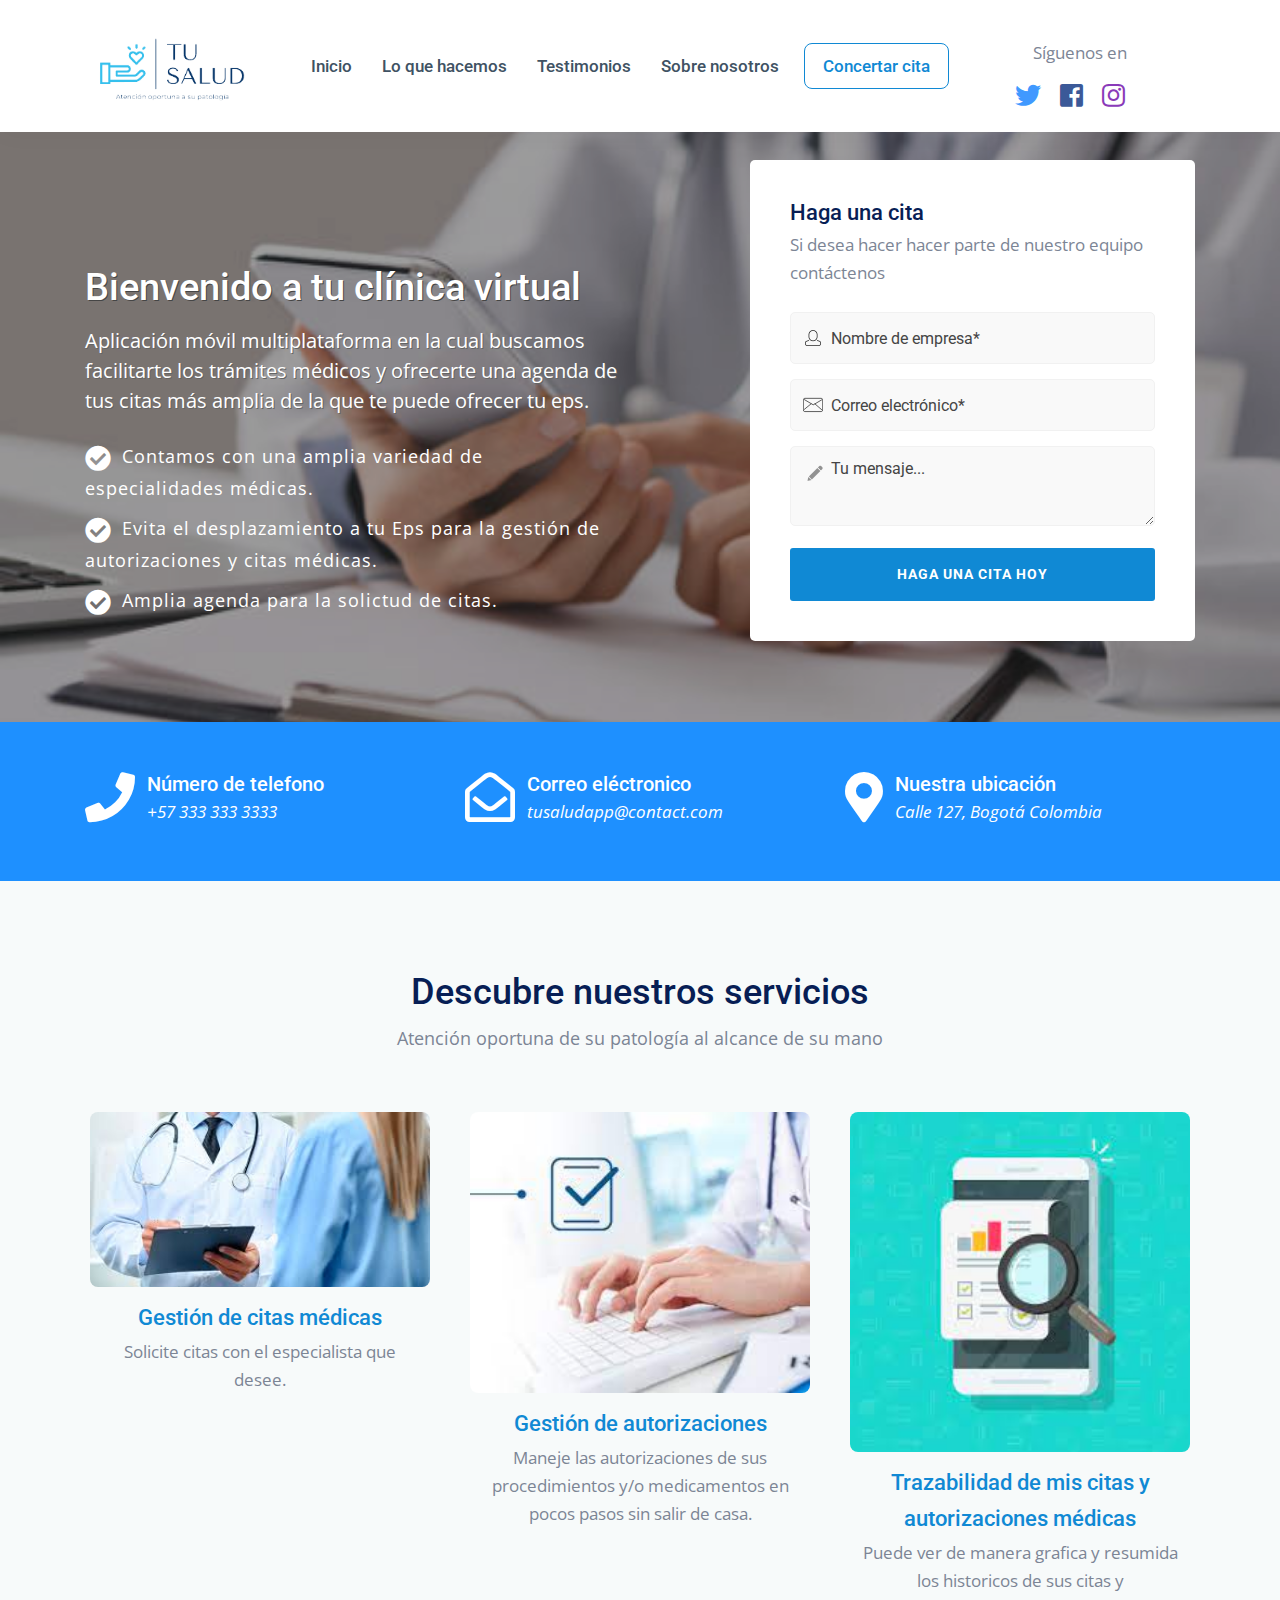
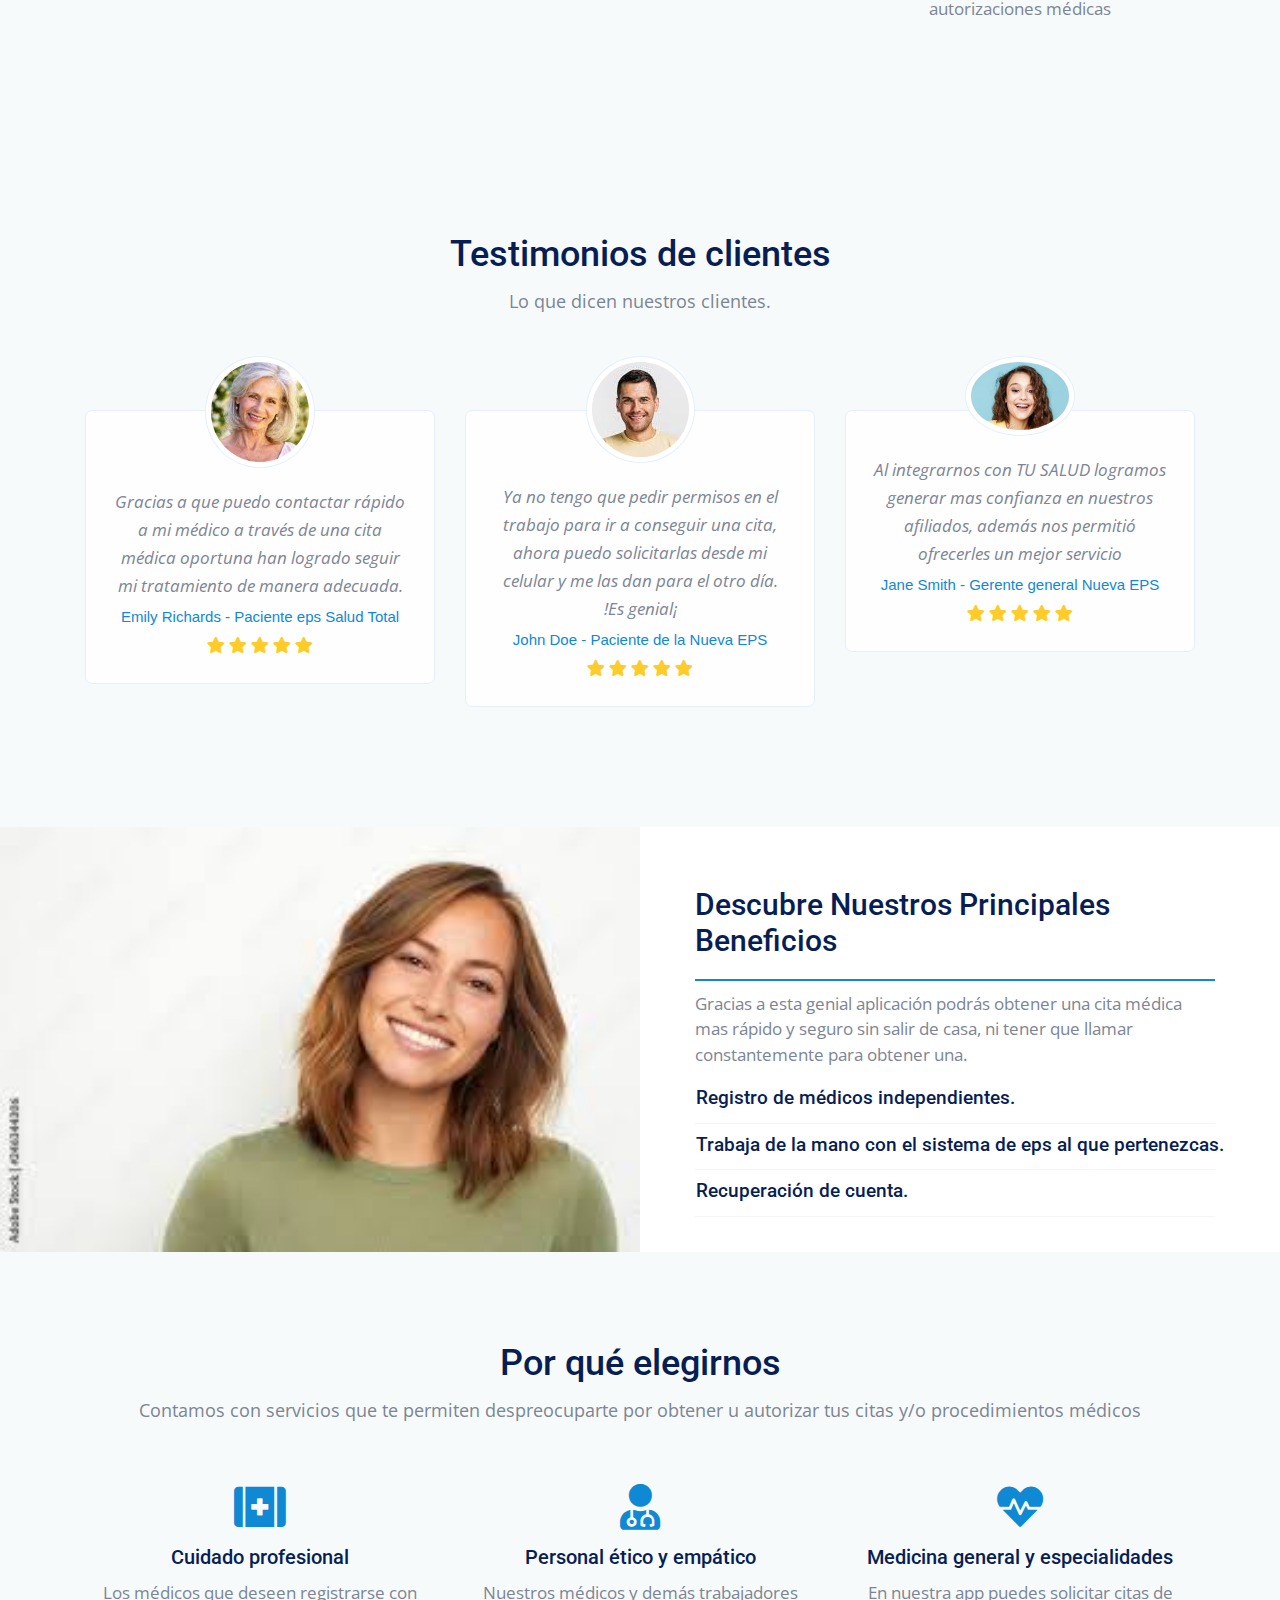
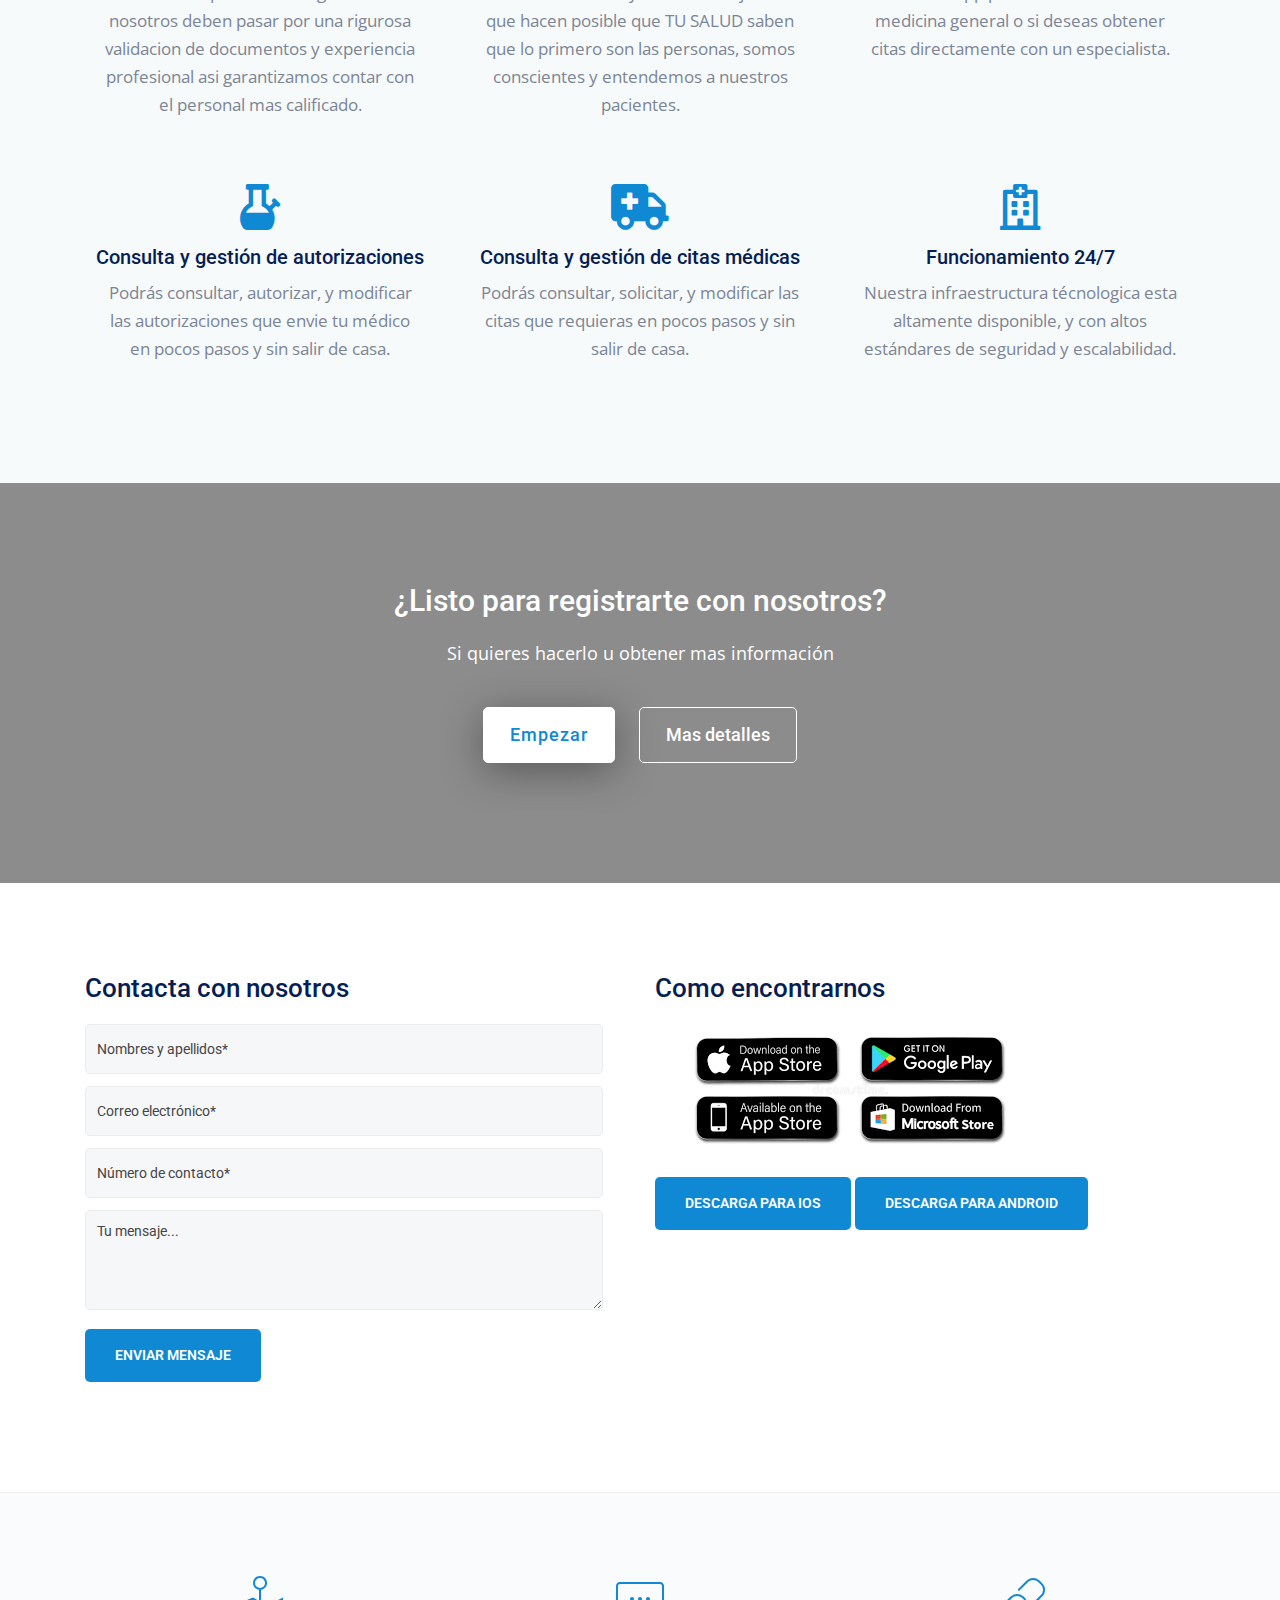
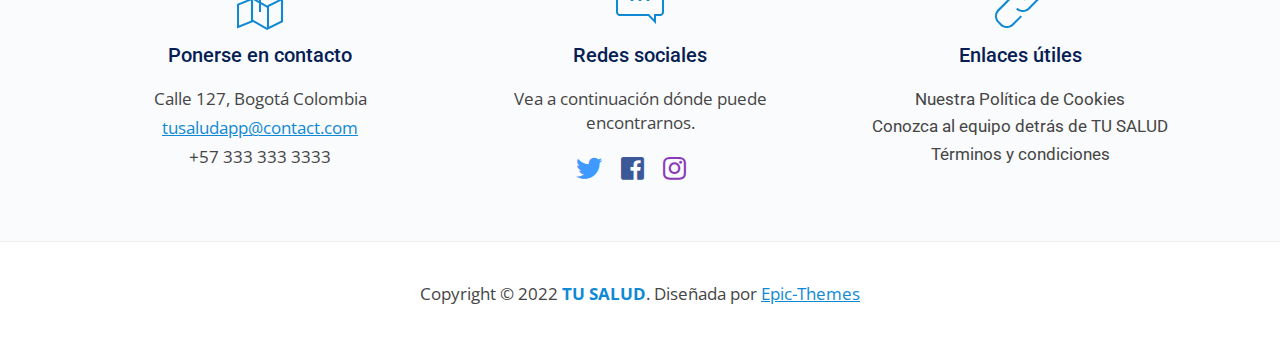
==== index.html @ 269fc3fc "first commit" ====
<!DOCTYPE html>
<html lang="zxx">

<head>
    <meta charset="utf-8">
    <meta name="viewport" content="width=device-width, initial-scale=1.0">
    <meta name="keywords" content="">
    <meta name="description" content="">

    <title>TU SALUD</title>
    
    <!-- Loading Bootstrap -->
    <link href="css/bootstrap.min.css" rel="stylesheet">

    <!-- Loading Template CSS -->
    <link href="css/style.css" rel="stylesheet">
    <link href="css/animate.css" rel="stylesheet">
    <link rel="stylesheet" href="css/pe-icon-7-stroke.css">
    <link href="css/style-magnific-popup.css" rel="stylesheet">

    <!-- Awsome Fonts -->
    <link rel="stylesheet" href="css/all.min.css">

    <!-- Fonts -->
    <link href="https://fonts.googleapis.com/css?family=Open+Sans:400,400i&display=swap" rel="stylesheet">
    <link href="https://fonts.googleapis.com/css?family=Roboto:400,500&display=swap" rel="stylesheet">

    <!-- Font Favicon -->
    <link rel="shortcut icon" href="images/favicon.ico">
    
</head>

<body>

    <!--begin header -->
    <header class="header">

        <!--begin navbar-fixed-top -->
        <nav class="navbar navbar-default navbar-fixed-top">
            
            <!--begin container -->
            <div class="container">

                <!--begin navbar -->
                <nav class="navbar navbar-expand-lg">

                    <!--begin logo -->
                    <a class="navbar-brand" href="#">
                        <img class="logo" src="images/logo.png" alt="TUSALUD">
                    </a>
                    <!--end logo -->

                    <!--begin navbar-toggler -->
                    <button class="navbar-toggler collapsed" type="button" data-toggle="collapse" data-target="#navbarCollapse" aria-controls="navbarCollapse" aria-expanded="false" aria-label="Toggle navigation">
                        <span class="navbar-toggler-icon"><i class="fas fa-bars"></i></span>
                    </button>
                    <!--end navbar-toggler -->

                    <!--begin navbar-collapse -->
                    <div class="navbar-collapse collapse" id="navbarCollapse" style="">
                        
                        <!--begin navbar-nav -->
                        <ul class="navbar-nav ml-auto">

                            <li><a href="#home">Inicio</a></li>

                            <li><a href="#services">Lo que hacemos</a></li>

                            <li><a href="#testimonials">Testimonios</a></li>

                            <li><a href="#features">Sobre nosotros</a></li>

                            <li class="discover-link"><a href="#" class="external discover-btn">Concertar cita</a></li>

                        </ul>
                        <!--end navbar-nav -->

                        <div class="col-md-3 text-center">
                            <!--begin footer_social -->
                            <ul class="footer_social">
                                <p>Síguenos en </p>
        
                                <li><a href="#"><i class="fab fa-twitter"></i></a></li>
        
                                <li><a href="#"><i class="fab fa-facebook-square"></i></a></li>
        
                                <li><a href="#"><i class="fab fa-instagram"></i></a></li>
        
                                <li><a href="#"><i class="fab fa-dribble"></i></a></li>
        
                            </ul>
                            <!--end footer_social -->
                            
                        </div>
                    </div>
                    <!--end navbar-collapse -->

                </nav>
                <!--end navbar -->

            </div>
    		<!--end container -->
            
        </nav>
    	<!--end navbar-fixed-top -->
        
    </header>
    <!--end header -->

    <!--begin home section -->
    <section class="home-section" id="home">

        <div class="home-section-overlay"></div>

        <!--begin container -->
        <div class="container">

            <!--begin row -->
            <div class="row">
              
                <!--begin col-md-5-->
                <div class="col-md-6">

                    <h1 class="padding-top-150">Bienvenido a tu clínica virtual</h1>

                    <p class="hero-text">Aplicación móvil multiplataforma en la cual buscamos facilitarte los trámites médicos y ofrecerte una agenda de tus citas más amplia de la que te puede ofrecer tu eps.</p>

                    <!--begin home-benefits -->
                    <ul class="home-benefits">

                        <li><i class="fas fa-check-circle"></i>Contamos con una amplia variedad de especialidades médicas.</li>

                        <li><i class="fas fa-check-circle"></i>Evita el desplazamiento a tu Eps para la gestión de autorizaciones y citas médicas.</li>

                        <li><i class="fas fa-check-circle"></i>Amplia agenda para la solictud de citas.</li>


                    </ul>
                    <!--end home-benefits -->

                </div>
                <!--end col-md-5-->

                <!--begin col-md-2-->
                <div class="col-md-1"></div>
                <!--end col-md-2-->
           
                <!--begin col-md-5-->
                <div class="col-md-5 margin-top-20">

                    <!--begin register-form-wrapper-->
                    <div class="register-form-wrapper wow bounceIn" data-wow-delay="0.5s" style="visibility: visible; animation-delay: 0.5s; animation-name: bounceIn;">

                        <h3>Haga una cita</h3>

                        <p>Si desea hacer hacer parte de nuestro equipo contáctenos</p>

                        <!--begin form-->
                        <div>
                             
                            <!--begin success message -->
                            <p class="register_success_box" style="display:none;">Recibimos su mensaje y pronto tendrá noticias nuestras. ¡Gracias!</p>
                            <!--end success message -->
                            
                            <!--begin register form -->
                            <form id="register-form" class="register-form register" method="post">
                                
                                <input class="register-input name-input white-input" required="" name="register_names" placeholder="Nombre de empresa*" type="text">
                            
                                <input class="register-input name-email white-input" required="" name="register_email" placeholder="Correo electrónico*" type="email">

                                <textarea class="register-input white-input" rows="2" cols="20" name="register_message" placeholder="Tu mensaje..."></textarea>

                                <input value="Haga una cita hoy" class="register-submit" type="submit">
                                    
                            </form>
                            <!--end register form -->
                            
                        </div>
                        <!--end form-->

                    </div>
                    <!--end register-form-wrapper-->

                </div>
                <!--end col-md-5-->

            </div>
            <!--end row -->

        </div>
        <!--end container -->

    </section>
    <!--end home section -->

    <!--begin top-cta-blue -->
    <section class="top-cta-blue small-paddings">

        <!--begin container -->
        <div class="container">

            <!--begin row -->
            <div class="row">

                <!--begin col-md-4 -->
                <div class="col-md-4">

                    <span><i class="fas fa-phone"></i></span>

                    <h5 class="white-text">Número de telefono</h5>

                    <p class="white-text">+57 333 333 3333</p>
                    
                </div>
                <!--end col-md-4 -->

                <!--begin col-md-4 -->
                <div class="col-md-4">

                    <span><i class="far fa-envelope-open"></i></span>

                    <h5 class="white-text">Correo eléctronico</h5>

                    <p class="white-text">tusaludapp@contact.com</p>
                    
                </div>
                <!--end col-md-4 -->

                <!--begin col-md-4 -->
                <div class="col-md-4">

                    <span><i class="fas fa-map-marker-alt"></i></span>

                    <h5 class="white-text">Nuestra ubicación</h5>

                    <p class="white-text">Calle 127, Bogotá Colombia</p>
                    
                </div>
                <!--end col-md-4 -->

            </div>
            <!--end row -->

        </div>
        <!--end container -->

    </section>
    <!--end top-cta-blue -->

    <!--begin section-grey -->
    <section class="section-grey" id="services">

        <!--begin container -->
        <div class="container">

            <!--begin row -->
            <div class="row">

                <!--begin col-md-12 -->
                <div class="col-md-12 text-center">

                    <h2 class="section-title">Descubre nuestros servicios</h2>

                    <p class="section-subtitle">Atención oportuna de su patología al alcance de su mano</p>
                    
                </div>
                <!--end col-md-12 -->

            </div>
            <!--end row -->

        </div>
        <!--end container -->

        <!--begin services-wrapper -->
        <div class="services-wrapper">

            <!--begin container -->
            <div class="container">

                <!--begin row -->
                <div class="row">

                    <!--begin col-md-4 -->
                    <div class="col-md-4">

                        <div class="main-services">

                            <img src="images/gestionCitas.jfif" class="width-100" alt="pic">

                            <h3><a href="#">Gestión de citas médicas</a></h3>

                            <p>Solicite citas con el especialista que desee.</p>
                            
                        </div>

                    </div>
                    <!--end col-md-4 -->

                    <!--begin col-md-4 -->
                    <div class="col-md-4">

                        <div class="main-services">

                            <img src="images/gestionAutorizaciones.jfif" class="width-100" alt="pic">

                            <h3><a href="#">Gestión de autorizaciones</a></h3>

                            <p>Maneje las autorizaciones de sus procedimientos y/o medicamentos en pocos pasos sin salir de casa.</p>
                            
                        </div>

                    </div>
                    <!--end col-md-4 -->
               
                    <!--begin col-md-4 -->
                    <div class="col-md-4">

                        <div class="main-services">

                            <img src="images/reportes.jfif" class="width-100" alt="pic">

                            <h3><a href="#">Trazabilidad de mis citas y autorizaciones médicas</a></h3>

                            <p>Puede ver de manera grafica y resumida los historicos de sus citas y autorizaciones médicas</p>
                            
                        </div>

                    </div>
                    <!--end col-md-4 -->

                </div>
                <!--end row -->
                
            </div>
            <!--end container -->

        </div>
        <!--end services-wrapper -->

    </section>
    <!--end section-grey -->

    <!--begin testimonials section -->
    <section class="section-grey" id="testimonials">

        <!--begin container -->
        <div class="container">

            <!--begin row -->
            <div class="row">
        
                <!--begin col-md-12 -->
                <div class="col-md-12 text-center padding-bottom-40">

                    <h2 class="section-title">Testimonios de clientes</h2>

                    <p class="section-subtitle">Lo que dicen nuestros clientes.</p>
                    
                </div>
                <!--end col-md-12 -->

                <!--begin col-md-4 -->
                <div class="col-md-4">

                    <!--begin testim-inner -->
                    <div class="testim-inner first">

                        <img src="images/mujermyorFeliz.png" alt="testimonials" class="testim-img">
                        
                        <p>Gracias a que puedo contactar rápido a mi médico a través de una cita médica oportuna han logrado seguir mi tratamiento de manera adecuada.</p>

                        <h6>Emily Richards<span class="job-text"> - Paciente eps Salud Total</span></h6>

                        <div class="testim-rating">
                            <i class="fa fa-star" aria-hidden="true"></i>
                            <i class="fa fa-star" aria-hidden="true"></i>
                            <i class="fa fa-star" aria-hidden="true"></i>
                            <i class="fa fa-star" aria-hidden="true"></i>
                            <i class="fa fa-star" aria-hidden="true"></i>
                        </div>

                    </div>
                    <!--end testim-inner -->

                </div>
                <!--end col-md-4 -->

                <!--begin col-md-4 -->
                <div class="col-md-4">

                    <!--begin testim-inner -->
                    <div class="testim-inner">

                        <img src="images/hombreFeliz.png" alt="testimonials" class="testim-img">
                        
                        <p>Ya no tengo que pedir permisos en el trabajo para ir a conseguir una cita, ahora puedo solicitarlas desde mi celular y me las dan para el otro día. !Es genial¡</p>

                        <h6>John Doe<span class="job-text"> -  Paciente de la Nueva EPS</span></h6>

                        <div class="testim-rating">
                            <i class="fa fa-star" aria-hidden="true"></i>
                            <i class="fa fa-star" aria-hidden="true"></i>
                            <i class="fa fa-star" aria-hidden="true"></i>
                            <i class="fa fa-star" aria-hidden="true"></i>
                            <i class="fa fa-star" aria-hidden="true"></i>
                        </div>

                    </div>
                    <!--end testim-inner -->

                </div>
                <!--end col-md-4 -->
        
                <!--begin col-md-4 -->
                <div class="col-md-4">

                    <!--begin testim-inner -->
                    <div class="testim-inner">

                        <img src="images/muerjFeliz.png" alt="testimonials" class="testim-img">
                        
                        <p>Al integrarnos con TU SALUD logramos generar mas confianza en nuestros afiliados, además nos permitió ofrecerles un mejor servicio</p>

                        <h6>Jane Smith<span class="job-text"> - Gerente general Nueva EPS</span></h6>

                        <div class="testim-rating">
                            <i class="fa fa-star" aria-hidden="true"></i>
                            <i class="fa fa-star" aria-hidden="true"></i>
                            <i class="fa fa-star" aria-hidden="true"></i>
                            <i class="fa fa-star" aria-hidden="true"></i>
                            <i class="fa fa-star" aria-hidden="true"></i>
                        </div>

                    </div>
                    <!--end testim-inner -->

                </div>
                <!--end col-md-4 -->

            </div>
            <!--end row -->
            
        </div>
        <!--end container -->

    </section>
    <!--end testimonials section -->

    <!--begin section-white -->
    <section class="section-white no-padding">
        
        <!--begin container-->
        <div class="container-fluid px-0">

            <!--begin row-->
            <div class="row no-gutters">
            
                <!--begin col-md-6-->
                <div class="col-md-6">

                    <img src="images/happyWoman.jfif" class="width-100" alt="Happy Woman">

                </div>
                <!--end col-sm-6-->
                
                <!--begin col-md-6-->
                <div class="col-md-6 margin-top-60">

                    <!--begin small-column-inside-->
                    <div class="small-col-inside">

                        <h3>Descubre Nuestros Principales Beneficios</h3>

                        <!--begin accordion -->
                        <div class="accordion" id="accordionFAQ">

                            <!--begin card -->
                            <div class="card">
                                <div id="collapseOne" class="collapse show" aria-labelledby="headingOne" data-parent="#accordionFAQ">
                                    <div class="card-body">
                                    Gracias a esta genial aplicación podrás obtener una cita médica mas rápido y seguro sin salir de casa, ni tener que llamar constantemente para obtener una.
                                    </div>
                                </div>

                            </div>
                            <!--end card -->

                            <!--begin card -->
                            <div class="card">

                                <div class="card-header" id="headingTwo">
                                    <h5 class="mb-0">
                                    <button class="btn btn-link collapsed" type="button" data-toggle="collapse" data-target="#collapseTwo" aria-expanded="false" aria-controls="collapseTwo">
                                      Registro de médicos independientes.
                                    </button>
                                    </h5>
                                </div>

                                <div id="collapseTwo" class="collapse" aria-labelledby="headingTwo" data-parent="#accordionFAQ">
                                    <div class="card-body">
                                    Si eres un profesional de la salud esta es tu oportunidad para trabajar con nosotros, podrás contribuir a las personas y serás parte esencial de la app permitiendo ampliar nuestra agenda y oferta de servicios.
                                    </div>
                                </div>

                            </div>
                            <!--end card -->

                            <!--begin card -->
                            <div class="card">

                                <div class="card-header" id="headingThree">
                                    <h5 class="mb-0">
                                    <button class="btn btn-link collapsed" type="button" data-toggle="collapse" data-target="#collapseThree" aria-expanded="false" aria-controls="collapseThree">
                                      Trabaja de la mano con el sistema de eps al que pertenezcas.
                                    </button>
                                    </h5>
                                </div>

                                <div id="collapseThree" class="collapse" aria-labelledby="headingThree" data-parent="#accordionFAQ">
                                    <div class="card-body">
                                    Si deseas registrarte como paciente debes contar con una eps ya que el sistema valida, y si cuentas con una, automáticamente se cargan los medicos e historial de citas y autorizaciones que lleves a cabo hasta ahora.
                                    </div>
                                </div>

                            </div>
                            <!--end card -->

                            <!--begin card -->
                            <div class="card">

                                <div class="card-header" id="headingFour">
                                    <h5 class="mb-0">
                                    <button class="btn btn-link collapsed" type="button" data-toggle="collapse" data-target="#collapseFour" aria-expanded="false" aria-controls="collapseFour">
                                      Recuperación de cuenta.
                                    </button>
                                    </h5>
                                </div>
                                
                                <div id="collapseFour" class="collapse" aria-labelledby="headingFour" data-parent="#accordionFAQ">
                                    <div class="card-body">
                                    Si en dado caso olvidaste tus credenciales de acceso, no te preocupes tienes la opción de generar una nueva contraseña.
                                    </div>
                                </div>

                            </div>
                            <!--end card -->

                        </div>
                        <!--end accordion -->

                    </div>
                    <!--end small-column-inside-->

                </div>
                <!--end col-sm-6-->
            
            </div>
            <!--end row-->
    
        </div>
        <!--end container-->
    
    </section>
    <!--end section-white -->

    <!--begin section-grey -->
    <section class="section-grey" id="features">

        <!--begin container -->
        <div class="container">

            <!--begin row -->
            <div class="row">

                <!--begin col-md-12 -->
                <div class="col-md-12 text-center">

                    <h2 class="section-title">Por qué elegirnos</h2>

                    <p class="section-subtitle">Contamos con servicios que te permiten despreocuparte por obtener u autorizar tus citas y/o procedimientos médicos</p>
                    
                </div>
                <!--end col-md-12 -->

            </div>
            <!--end row -->

        </div>
        <!--end container -->

        <!--begin services-wrapper -->
        <div class="services-wrapper">

            <!--begin container -->
            <div class="container">

                <!--begin row -->
                <div class="row">

                    <!--begin col-md-4 -->
                    <div class="col-md-4">

                        <div class="main-services">

                            <i class="fas fa-first-aid"></i>

                            <h4>Cuidado profesional</h4>

                            <p>Los médicos que deseen registrarse con nosotros deben pasar por una rigurosa validacion de documentos y experiencia profesional asi garantizamos contar con el personal mas calificado.</p>
                            
                        </div>

                    </div>
                    <!--end col-md-4 -->

                    <!--begin col-md-4 -->
                    <div class="col-md-4">

                        <div class="main-services">

                            <i class="fas fa-user-md"></i>

                            <h4>Personal ético y empático</h4>

                            <p>Nuestros médicos y demás trabajadores que hacen posible que TU SALUD saben que lo primero son las personas, somos conscientes y entendemos a nuestros pacientes.</p>
                            
                        </div>

                    </div>
                    <!--end col-md-4 -->

                    <!--begin col-md-4 -->
                    <div class="col-md-4">

                        <div class="main-services">

                            <i class="fas fa-heartbeat"></i>

                            <h4>Medicina general y especialidades</h4>

                            <p>En nuestra app puedes solicitar citas de medicina general o si deseas obtener citas directamente con un especialista.</p>
                            
                        </div>

                    </div>
                    <!--end col-md-4 -->
               
                    <!--begin col-md-4 -->
                    <div class="col-md-4">

                        <div class="main-services">

                            <i class="fas fa-bong"></i>

                            <h4>Consulta y gestión de autorizaciones</h4>

                            <p>Podrás consultar, autorizar, y modificar las autorizaciones que envie tu médico en pocos pasos y sin salir de casa.</p>
                            
                        </div>

                    </div>
                    <!--end col-md-4 -->

                    <!--begin col-md-4 -->
                    <div class="col-md-4">

                        <div class="main-services">

                            <i class="fas fa-ambulance"></i>

                            <h4>Consulta y gestión de citas médicas</h4>

                            <p>Podrás consultar, solicitar, y modificar las citas que requieras en pocos pasos y sin salir de casa.</p>
                            
                        </div>

                    </div>
                    <!--end col-md-4 -->

                    <!--begin col-md-4 -->
                    <div class="col-md-4">

                        <div class="main-services">

                            <i class="far fa-hospital"></i>

                            <h4>Funcionamiento 24/7</h4>

                            <p>Nuestra infraestructura técnologica esta altamente disponible, y con altos estándares de seguridad y escalabilidad.</p>
                            
                        </div>

                    </div>
                    <!--end col-md-4 -->
               
                </div>
                <!--end row -->
                
            </div>
            <!--end container -->

        </div>
        <!--end services-wrapper -->

    </section>
    <!--end section-grey -->

    <!--begin section-bg-2 -->
    <section class="section-bg-2">
        
        <div class="section-bg-overlay"></div>

        <!--begin container-->
        <div class="container">

            <!--begin row -->
            <div class="row">

                <!--begin col-md-12-->
                <div class="col-md-12 text-center padding-bottom-10">

                    <h3 class="section-title white-text">¿Listo para registrarte con nosotros?</h3>

                    <p class="section-subtitle white margin-bottom-30">Si quieres hacerlo u obtener mas información</p>

                    <a href="#" class="btn-white scrool">Empezar</a>

                    <a href="#" class="btn-white-border scrool">Mas detalles</a>

                </div>
                <!--end col-md-12 -->

            </div>
            <!--end row -->
    
        </div>
        <!--end container-->
    
    </section>
    <!--end section-bg-2 -->

    <!--begin contact -->
    <section class="section-white section-bottom-border" id="contact">

        <!--begin container-->
        <div class="container">

            <!--begin row-->
            <div class="row">

                <!--begin col-md-6 -->
                <div class="col-md-6">

                    <h4>Contacta con nosotros</h4>

                    <!--begin success message -->
                    <p class="contact_success_box" style="display:none;">Recibimos su mensaje y pronto tendrá noticias nuestras. ¡Gracias!</p>
                    <!--end success message -->

                    <!--begin contact form -->
                    <form id="contact-form" class="contact" method="post">

                        <input class="contact-input white-input" required="" name="contact_names" placeholder="Nombres y apellidos*" type="text">

                        <input class="contact-input white-input" required="" name="contact_email" placeholder="Correo electrónico*" type="email">

                        <input class="contact-input white-input" required="" name="contact_phone" placeholder="Número de contacto*" type="text">

                        <textarea class="contact-commnent white-input" rows="2" cols="20" name="contact_message" placeholder="Tu mensaje..."></textarea>

                        <input value="Enviar mensaje" id="submit-button" class="contact-submit" type="submit">

                    </form>
                    <!--end contact form -->

                </div>
                <!--end col-md-6 -->

                <!--begin col-md-6 -->
                <div class="col-md-6 responsive-bottom-margins">

                    <h4>Como encontrarnos</h4>
                    <img src="images/descarga.png" alt="opciones-descarga">
                    <br><br>
                    <input value="Descarga para IOS" id="submit-button" class="contact-submit" type="submit">
                    <input value="Descarga para ANDROID" id="submit-button" class="contact-submit" type="submit">

                </div>
                <!--end col-md-6 -->

            </div>
            <!--end row-->

      </div>
      <!--end container-->

    </section>
    <!--end contact-->

    <!--begin footer -->
    <div class="footer">
            
        <!--begin container -->
        <div class="container footer-top">
        
            <!--begin row -->
            <div class="row">
            
                <!--begin col-md-4 -->
                <div class="col-md-4 text-center">
                   
                    <i class="pe-7s-map-2"></i>

                    <h5>Ponerse en contacto</h5>

                    <p>Calle 127, Bogotá Colombia</p>
                    
                    <p><a href="mailto:contact@youremail.com">tusaludapp@contact.com</a></p>
                    
                    <p>+57 333 333 3333</p>
                    
                </div>
                <!--end col-md-4 -->
                
                <!--begin col-md-4 -->
                <div class="col-md-4 text-center">
                   
                    <i class="pe-7s-comment"></i>

                    <h5>Redes sociales</h5>

                    <p>Vea a continuación dónde puede encontrarnos.</p>
                                         
                    <!--begin footer_social -->
                    <ul class="footer_social">

                        <li><a href="#"><i class="fab fa-twitter"></i></a></li>

                        <li><a href="#"><i class="fab fa-facebook-square"></i></a></li>

                        <li><a href="#"><i class="fab fa-instagram"></i></a></li>

                        <li><a href="#"><i class="fab fa-dribble"></i></a></li>

                    </ul>
                    <!--end footer_social -->
                    
                </div>
                <!--end col-md-4 -->
                
                <!--begin col-md-4 -->
                <div class="col-md-4 text-center">
                   
                    <i class="pe-7s-link"></i>

                    <h5>Enlaces útiles</h5>

                    <a href="#" class="footer-links">Nuestra Política de Cookies</a>

                    <a href="#" class="footer-links">Conozca al equipo detrás de TU SALUD</a>

                    <a href="#" class="footer-links">Términos y condiciones</a>
                    
                </div>
                <!--end col-md-4 -->
                
            </div>
            <!--end row -->

        </div>
        <!--end container -->
                
        <!--begin container -->
        <div class="container-fluid footer-bottom px-0">
        
            <!--begin row -->
            <div class="row no-gutters mx-0">
            
            
                <!--begin col-md-12 -->
                <div class="col-md-12 text-center">
                   
                    <p>Copyright © 2022 <span class="template-name">TU SALUD</span>. Diseñada por <a href="https://themeforest.net/user/epic-themes/portfolio?ref=Epic-Themes" target="_blank">Epic-Themes</a></p>
                    
                </div>
                <!--end col-md-6 -->
                
            </div>
            <!--end row -->
            
        </div>
        <!--end container -->
                
    </div>
    <!--end footer -->

<!-- Load JS here for greater good =============================-->
<script src="js/jquery-3.3.1.min.js"></script>
<script src="js/bootstrap.min.js"></script>
<script src="js/jquery.scrollTo-min.js"></script>
<script src="js/jquery.magnific-popup.min.js"></script>
<script src="js/jquery.nav.js"></script>
<script src="js/wow.js"></script>
<script src="js/plugins.js"></script>
<script src="js/custom.js"></script>

</body>
</html>
---- css/style.css ----
/*
Template Name: LeadPage
Author URI: https://themeforest.net/user/epic-themes
Author Name: Epic Themes
Version: 1.0
*/

/* --- TABLE OF CONTENT

01. GENERAL LAYOUT
02. MENU-NAV
03. FOOTER
04. HOME
05. FEATURES
06. CONTACT
07. OTHER ELEMENTS
		a. Buttons
		b. Gallery PopUp
		c. Testimonials
		d. Accordion Tabs
		e. Carousel
		f. Features List
08. MEDIA QUERIES

--- */

/* ========================================================== */
/* 			               01. GENERAL LAYOUT                 */
/* ========================================================== */
.logo {
	max-width: 100%;
  	height: auto;
	width: 170px;
}

ul {
	padding: 0;
}

ul, ol { 
	list-style: none; 
	list-style-image: none; 
	margin: 0; 
	padding: 0;
	color:#858585;
	font-size: 14px;
	line-height:24px;
	margin-bottom:20px;
}
	
ul li, ol li{
	font-size: 17px;
	line-height: 28px;
	font-family: 'Open Sans', sans-serif;
	list-style-type: none;
}

ul li i{
	vertical-align: middle;
	padding-right: 5px;
}

p {
	font-size: 17px;
    line-height: 28px;
	font-weight: 400;
	color: #7c8595;
	margin-bottom:15px;
	font-family: 'Open Sans', sans-serif;
}

a,
a:hover,
a:focus,
a:active,
a:visited {
	text-decoration: none;
	outline: 0;
}

a:hover{
	color: #017df7;
}

h1,
h2,
h3,
h4,
h5,
h6 {
  font-family: 'Roboto', sans-serif;
  line-height: 1.2;
  margin-top: 0;
  margin-bottom:20px;
  color: #071e55;
  font-weight: 500;
}

h1 {
	font-size: 38px;
}

h2 {
	font-size: 36px;
}

h3 {
	font-size: 30px;
}

h4 {
	font-size: 26px;
}

h5 {
	font-size: 20px;
}

h6 {
	font-size: 18px;
}

h2.section-title {
    margin-bottom: 10px;
}

p.section-subtitle{
	font-size:18px;
}

p.section-subtitle.white{
	color:#ffffff;
}

iframe {
    max-width: 100%;
    border: none;
}

.iframe-youtube{
    position: relative;
    margin-top: 30px;
    z-index: 100;
}

.iframe-youtube iframe{
    padding: 10px 10px;
    box-shadow: 0 15px 36px rgba(0, 0, 0, 0.20);
    background-color: #fff;
    webkit-border-radius: 8px 8px;
    -moz-border-radius: 8px 8px;
    border-radius: 8px 8px;
    z-index: 100;
}

.video-popup-wrapper{
	position: relative;
}

.video-popup-wrapper img.hero-images{
    webkit-border-radius: 8px 8px!important;
    -moz-border-radius: 8px 8px!important;
    border-radius: 8px 8px!important;
}

.video-popup-wrapper:hover img.hero-images {
	opacity: 1;
}

.popup-gallery:hover .video-popup-image{
	opacity: 1;
	
}

.video-play-icon {
	position: absolute;
	z-index: 100;
	top: 50%;
	left: 50%;
	margin-top: -45px;
	margin-left: -45px;
    width: 90px;
    height: 90px;
    line-height: 90px;
    text-align: center;
    font-size: 40px;
    color: #1e90ff;
    background-color: rgba(255, 255, 255, 0.90);
    border-radius: 50% 50%;
    display: inline-block;
    transition: all 0.4s ease-in-out;
    -webkit-transition: all 0.4s ease-in-out;
}

.video-play-icon:hover {
    background-color: rgba(255, 255, 255, 1);
    transition: all 0.4s ease-in-out;
    -webkit-transition: all 0.4s ease-in-out;
}

.video-play-icon i {
    color: #1e90ff;
}

.white-text{ 
	color: #fff;
}

.green {
    color: #1089d4
;
}

.blue {
    color: #017df7;
}

.section-top-border{
	border-top: 1px solid #efefef;
}

.section-bottom-border{
	border-bottom: 1px solid #efefef;
}

.section-white {
	background: #fff;
	padding: 90px 0 100px 0;
}

.section-grey{
	background: #f7fafa;
	padding: 90px 0 100px 0;
}

.section-blue{
	background-color: #1e90ff;
	padding: 90px 0;
}

.section-bg-2{
    background: url(../images/bg10.jpg);
    background-position: top center;
    background-repeat: no-repeat;
    background-attachment: fixed;
    background-size: cover;
    width: 100%;
    position: relative;
    padding: 100px 0;
}

.section-bg-overlay{
	width: 100%;
	background: #000;
	opacity: 0.45;
	position: absolute;
	top: 0;
	left: 0;
	right: 0;
	bottom: 0;
}

.section-white-box{
	background-color: #fff;
	padding: 30px 40px 50px 40px;
}

.image-green-overlay {
    background: #1089d4;
    opacity: 0.95;
    position: absolute;
    top: 0;
    left: 0;
    right: 0;
    bottom: 0;
}

.section-blue{
	background-color: #1e90ff;
	padding: 90px 0;
}

.section-white.no-padding, .section-grey.no-padding, .section-blue.no-padding {
	padding:0;
}

.section-white.medium-paddings, .section-grey.medium-paddings, .section-blue.medium-paddings {
	padding: 60px 0;
}

.section-white.small-paddings, .section-grey.small-paddings, .section-blue.small-paddings {
	padding: 30px 0;
}

.section-white.xsmall-paddings, .section-grey.xsmall-paddings, .section-blue.xsmall-paddings {
	padding: 10px 0;
}

.section-white.small-padding-top, .section-grey.small-padding-top, .section-blue.small-padding-top {
	padding: 30px 0 90px 0;
}

.section-white.small-padding-bottom, .section-grey.small-padding-bottom, .section-blue.small-padding-bottom {
	padding: 90px 0 70px 0;
}

.section-white.no-padding-bottom, .section-grey.no-padding-bottom, .section-blue.no-padding-bottom {
	padding: 90px 0 0 0;
}

.small-col-inside{
	max-width: 575px;
	padding-left: 55px;
}

.width-100{
	width: 100%;
}

.box-shadow {
	border-radius: 8px;
    box-shadow: 0px 8px 40px 0 rgba(0, 0, 0, 0.15);
}

/* margin and padding classes */

.margin-right-15 {
	margin-right: 15px !important;
}

.margin-right-20 {
	margin-right: 20px !important;
}

.margin-right-25 {
	margin-right: 25px !important;
}

.margin-left-20 {
	margin-left: 20px !important;
}

.margin-top-110 {
	margin-top: 110px !important;
}

.margin-top-100 {
	margin-top: 100px !important;
}

.margin-top-90 {
	margin-top: 90px !important;
}

.margin-top-80 {
	margin-top: 80px !important;
}

.margin-top-70 {
	margin-top: 70px !important;
}

.margin-top-60 {
	margin-top: 60px !important;
}

.margin-top-50 {
	margin-top: 50px !important;
}

.margin-top-40 {
	margin-top: 40px !important;
}

.margin-top-35 {
	margin-top: 35px !important;
}

.margin-top-30 {
	margin-top: 30px !important;
}

.margin-top-20 {
	margin-top: 20px !important;
}

.margin-top-10 {
	margin-top: 10px !important;
}

.margin-top-5 {
	margin-top: 5px !important;
}

.margin-bottom-0 {
	margin-bottom: 0px !important;
}

.margin-bottom-5{
	margin-bottom: 5px;
}

.margin-bottom-10 {
	margin-bottom: 10px !important;
}

.margin-bottom-20 {
	margin-bottom: 20px !important;
}

.margin-bottom-30 {
	margin-bottom: 30px !important;
}

.margin-bottom-40 {
	margin-bottom: 40px !important;
}

.margin-bottom-50 {
	margin-bottom: 50px !important;
}

.margin-bottom-60 {
	margin-bottom: 60px !important;
}

.margin-bottom-70 {
	margin-bottom: 70px !important;
}

.margin-bottom-80 {
	margin-bottom: 80px !important;
}

.margin-bottom-100 {
	margin-bottom: 100px !important;
}

.margin-bottom-120 {
	margin-bottom: 120px !important;
}

.margin-bottom-130 {
	margin-bottom: 120px !important;
}

.margin-bottom-140 {
	margin-bottom: 140px !important;
}

.padding-top-0 {
	padding-top: 0px !important;
}

.padding-top-10 {
	padding-top: 10px !important;
}

.padding-top-20 {
	padding-top: 20px !important;
}
.padding-top-25 {
	padding-top: 25px !important;
}

.padding-top-30 {
	padding-top: 30px !important;
}

.padding-top-35 {
	padding-top: 35px !important;
}

.padding-top-40 {
	padding-top: 40px !important;
}

.padding-top-45 {
	padding-top: 45px !important;
}

.padding-top-50 {
	padding-top: 50px !important;
}
.padding-top-60 {
	padding-top: 60px !important;
}

.padding-top-70 {
	padding-top: 70px !important;
}

.padding-top-80 {
	padding-top: 80px !important;
}

.padding-top-100 {
	padding-top: 100px !important;
}

.padding-top-120 {
	padding-top: 120px !important;
}

.padding-top-150 {
	padding-top: 150px !important;
}

.padding-bottom-70 {
	padding-bottom: 70px !important;
}

.padding-bottom-60 {
	padding-bottom: 60px !important;
}

.padding-bottom-50 {
	padding-bottom: 50px !important;
}

.padding-bottom-40 {
	padding-bottom: 40px !important;
}

.padding-bottom-30 {
	padding-bottom: 30px !important;
}

.padding-bottom-20 {
	padding-bottom: 20px !important;
}

.padding-bottom-10 {
	padding-bottom: 10px !important;
}

.padding-bottom-0 {
	padding-bottom: 0px !important;
}

.margin-top-0 {
	margin-top: 0px !important;
}

.padding-left-20{
	padding-left: 20px;
}

/* ========================================================== */
/* 			               02. MENU-NAV                       */
/* ========================================================== */

.navbar-brand{
	font-family: 'Roboto', sans-serif;
	font-size: 28px;
	font-weight: 500;
	color: #1089d4!important;
}

.navbar {
	width: 100%;
	z-index: 9999;
	padding-top: 10px;
	padding-bottom: 10px;
	padding-left: 0;
	padding-right: 0;
}

.navbar-toggler {
    border: 1px solid #1089d4;
}

.navbar-toggler-icon {
	width: 1.3em;
    height: 1.3em;
}

.navbar-toggler-icon i {
    color: #1089d4;
    vertical-align: middle;
}

.navbar-fixed-top {
	position: absolute!important;
	background-color: #fff!important;
	box-shadow: 0px 0px 25px 0px rgba(0, 0, 0, 0.04)!important;
	border-bottom: none;
	transition: background-color 0.25s ease 0s;
}

.navbar-fixed-top.opaque {
	position: fixed!important;
	background-color: #fff!important;
	border-bottom: 1px solid #efefef;
	transition: all 0.25s ease-in-out 0s;
}

.navbar-fixed-top .navbar-nav > li > a, .navbar-fixed-top .navbar-nav > li > a:hover{
	color: #1089d4!important;
	-webkit-transition: all 0.5s ease;
    -moz-transition: all 0.5s ease;
    -o-transition: all 0.5s ease;
    transition: all 0.5s ease;
}

.navbar-fixed-top .navbar-nav > li > a{
	color:#405263 !important;
	font-size: 17px !important;
	line-height: 30px !important;
	padding: 10px 15px!important;
	font-family: 'Roboto', sans-serif;
	font-weight: 500;
}

.navbar-fixed-top .navbar-nav .current a {
    color:#1089d4!important;
     -webkit-transition: all 0.5s ease;
    -moz-transition: all 0.5s ease;
    -o-transition: all 0.5s ease;
    transition: all 0.5s ease;
}

.navbar-fixed-top.opaque .navbar-nav .current a {
    color:#1089d4!important;
     -webkit-transition: all 0.5s ease;
    -moz-transition: all 0.5s ease;
    -o-transition: all 0.5s ease;
    transition: all 0.5s ease;
}

.navbar-fixed-top .navbar-nav > li > a.discover-btn {
	border: 1px solid #1089d4;
	color: #1089d4!important;
	background: transparent;
	border-radius: 8px 8px;
	padding: 12px 18px!important;
	margin-left: 10px;
	margin-right: 15px;
	font-family: 'Roboto', sans-serif;
}

.navbar-fixed-top .navbar-nav > li > a.discover-btn:hover {
	color: #fff!important;
	background: #1089d4;
	border: 1px solid #1089d4;
}

/* ========================================================== */
/* 			                03. FOOTER                        */
/* ========================================================== */

.footer{
	position: relative;
	overflow: hidden;
    display: block;
    padding-top: 80px;
    background-color: #fafbfc;
}

.footer-top{
	padding-bottom: 60px;
}

.footer-bottom{
	padding: 40px 0 40px 0;
	background-color: #fff;
	border-top: 1px solid #efefef;
}

.footer-top i {
    margin-bottom: 10px;
    color: #1089d4;
    font-size: 60px;
}

.footer p {
	margin-bottom: 5px;
	line-height: 24px;
	color: #454545;
}

.footer p > a {
	font-size: 17px;
	color: #1089d4
;
	text-decoration:underline;
}

.footer p > a:hover {
	color: #1089d4
;
	text-decoration:underline;
}

span.template-name{
	font-weight: bold;
    color: #1089d4
;
}

a.footer-links {
    display: block;
    font-size: 17px;
    margin-bottom: 2px;
    color: #454545;
}

a.footer-links:hover {
	color: #1089d4
;
	text-decoration:underline;
    transition: all .5s ease-in-out;
}

/* Footer Social Icons */
ul.footer_social{
	width:100%;
	max-width:1140px;
	display:block;
	margin:0 auto;
	padding-top:15px;
	text-align:center;
}

ul.footer_social li{
	display:inline-block;
    margin:0 ;
	line-height:100%!important;
}

ul.footer_social li a i {
  display: inline-block;
  margin:0 8px;
  padding:0;
  font-size:26px!important;
  line-height: 26px!important;
  color: #1e90ff;
  transition: all .5s ease-in-out;
  -moz-transition: all .25s ease-in-out;
  -webkit-transition: all .25s ease-in-out;
}

ul.footer_social li a i.fa-twitter {
  color: #4099ff;
}

ul.footer_social li a i.fa-pinterest {
  color: #C92228;
}

ul.footer_social li a i.fa-facebook-square {
  color: #3b5998;
}

ul.footer_social li a i.fa-instagram {
  color: #8a3ab9;
}

ul.footer_social li a i.fa-skipe {
  color: #00aff0;
}

ul.footer_social li a i.fa-dribble {
  color: #ea4c89;
}

ul.footer_social li a i:hover {
	color:#1089d4
!important;
}

/* Footer Contact */
p.contact-info{
	margin-bottom:8px;
}

p.contact-info a{
	margin-bottom:8px;
	color: #7c8595;
}

p.contact-info a:hover{
	text-decoration: underline;
}

p.contact-info i{
	font-size:18px;
	padding-right:5px;
	vertical-align: middle;
	color: #1e90ff;
}

/* ========================================================== */
/* 			               04. HOME                           */
/* ========================================================== */

.home-section {
	position: relative;
	z-index: 999;
	overflow: hidden;
  	padding-top: 115px;
  	padding-bottom: 80px;
  	background: url(../images/bg10.jpg) top center no-repeat;
	background-size: cover;
}

.home-section-overlay{
	width: 100%;
	background: #252525;
	opacity: 0.45;
	position: absolute;
	top: 0;
	left: 0;
	right: 0;
	bottom: 0;
}

.home-section h1{
	margin-bottom: 15px;
    color: #fff;
    text-shadow: 1px 1px #454545;
}

.home-section p.hero-text{
	margin-bottom: 25px;
	max-width: 600px;
	font-size: 20px;
	line-height: 30px;
	font-weight: 400;
	color: #fff;
    text-shadow: 1px 1px #656565;
}

/* -----  Home Benefits ----- */
ul.home-benefits {
    margin-bottom: 25px;
    letter-spacing: 1px;
    color: #fff;
}

ul.home-benefits li {
    font-size: 18px;
    line-height: 30px;
    margin-bottom: 10px;
    color: #fff;
}

ul.home-benefits li i {
    font-size: 26px;
    line-height: 30px;
    margin-right: 5px;
}

/* -----  Register ----- */
.register-form-wrapper{
	margin-top: 25px;
	padding: 40px 40px;
	background: rgba(255,255,255,1);
	border-radius: 5px 5px;
}

.register-form-wrapper h3{
	margin-bottom: 5px;
	font-size: 22px;
	font-weight: 500;
}

.register-form-wrapper p{
	margin-bottom: 25px;
	font-size: 17px;
}

input.register-input, textarea.register-input{
	width: 100%!important;
    height: 52px!important;
    padding-left: 11%!important;
    padding-right: 5%!important;
    margin-bottom: 15px!important;
    color: #555!important;
    border: 1px solid #f1f1f1!important;
    background-color: #f9f9f9!important;
    font-size: 16px!important;
    border-radius: 5px 5px 5px 5px!important;
}

textarea.register-input{
	width: 100%!important;
    height: 80px!important;
}

input.name-input{
    background: url('../images/input-user.png') no-repeat 12px 15px;
}

input.name-email{
    background: url('../images/input-envelope.png') no-repeat 12px 15px;
}

textarea.register-input{
    background: url('../images/input-select.png') no-repeat 12px 15px;
}

input.register-submit{
	background: #1089d4;
    border: none;
    color: #fff;
    letter-spacing: 1px;
    cursor: pointer;
    display: inline-block;
    font-size: 14px;
    font-weight: 700;
    width: 100%;
    max-width: 535px;
    padding: 16px 0;
    text-transform: uppercase;
    -webkit-border-radius: 3px 3px;
    -moz-border-radius: 3px 3px;
    border-radius: 3px 3px;
    transition: all .50s ease-in-out;
    -moz-transition: all .50s ease-in-out;
    -webkit-transition: all .50s ease-in-out;
}

input.register-submit:hover{
	background:#0b79be;
	transition: all .50s ease-in-out;
	-moz-transition: all .50s ease-in-out;
	-webkit-transition: all .50s ease-in-out;
}

#register-form input.register-input:focus, #register-form select.register-input:focus {
  border-color:#656565!important;
  color: #454545!important;
  outline: none;
}

#register-form input.register-input:focus, #register-form select.register-input:focus {
  border-color:#656565!important;
  color: #454545!important;
  outline: none;
}

p.register_success_box{
	display:inline-block;
	color:#0c75fb;
	border: 1px solid #dedede;
	padding: 25px 25px;
	font-size:19px;
	text-shadow: none;
	font-style:italic;
	border-radius: 8px 8px;
	margin:15px 0;
}

p.register-form-terms{
	margin: 10px 0 5px 0;
	font-size: 14px;
	color: #7c8595;
    text-shadow: none;
}

/* -----  Blue CTA Section ----- */
.top-cta-blue{
	background-color: #1e90ff;
    padding: 50px 0 40px 0;
}

.top-cta-blue h5{
	clear: right;
	margin-bottom: 2px;
}

.top-cta-blue p{
	float: left;
	margin-bottom: 15px;
	font-style: italic;
}

.top-cta-blue span{
	float: left;
	margin-right: 12px;
    margin-bottom: 15px;
}

.top-cta-blue i{
    font-size: 50px;
    color: #fff;
}

/* ========================================================== */
/* 			                05. FEATURES                      */
/* ========================================================== */

.services-wrapper{
	position: relative;
}

.main-services {
	position: relative;
    margin: 45px 5px 5px 5px;
    overflow: hidden;
    text-align: center;
	transition:all 1s;
}

.main-services:hover{
	transform: scale(1.025);
	transition:all 1s;
}

.main-services img{
    margin-bottom: 10px;
    border-radius: 8px 8px;
}

.main-services h3 {
	margin-bottom: 5px;
}

.main-services h3 a{
	font-size: 22px;
	font-weight: 500;
	color: #1089d4
;
}

.main-services h4{
	margin-bottom: 10px;
	font-size: 20px;
	font-weight: 500;
}

.main-services p{
	padding: 0 10px;
	margin-bottom: 15px;
}

.main-services i {
    margin-bottom: 15px;
    font-size: 46px;
    color: #1089d4
;
}

blockquote {
	font-size: 16px;
	color: #4285f4;
	border-left: 2px solid #4285f4;
}

/* ========================================================== */
/* 						    06. CONTACT                       */
/* ========================================================== */

iframe.contact-maps {
	margin-bottom: 20px;
    padding: 10px 10px;
    border-radius: 8px;
    background-color: #fff;
    border: 1px solid #eaeaea!important;
}

#contact-form{
	margin-bottom:10px;
}

input.contact-input{
	width:96%;
	height:50px;
    padding-left:2%;
    padding-right:2%;
	margin-bottom:12px;
	color: #727272;
	background-color: #f6f7f8;
    border: 1px solid #ececec!important;
    font-size:14px;
	-webkit-border-radius: 5px 5px 5px 5px;
    -moz-border-radius: 5px 5px 5px 5px;
    border-radius: 5px 5px 5px 5px;
}

textarea{
	height:100px;
	margin-bottom:12px;
	width:96%;
    padding-left:2%;
    padding-right:2%;
    padding-top:10px;
    padding-bottom:10px;
	color: #727272;
	background-color: #f6f7f8;
    border: 1px solid #ececec!important;
    font-size:14px;
	-webkit-border-radius: 5px 5px 5px 5px;
    -moz-border-radius: 5px 5px 5px 5px;
    border-radius: 5px 5px 5px 5px;
}

input.contact-submit{
	color: #fff;
	background: #1089d4;
    border: none;
    cursor: pointer;
    display: inline-block;
    font-size: 14px;
	font-weight:600;
    padding: 16px 30px;
    position: relative;
    text-transform: uppercase;
	-webkit-border-radius: 5px 5px;
    -moz-border-radius: 5px 5px;
    border-radius: 5px 5px;
	transition: all .3s ease-in-out;
	-moz-transition: all .3s ease-in-out;
	-webkit-transition: all .3s ease-in-out;
}

input.contact-submit:hover{
	color: #fff;
	background: #0d80c9;
}

input.white-input::-webkit-input-placeholder,
textarea.white-input::-webkit-input-placeholder { /* WebKit browsers */
    color:#454545;
}
input.white-input:-moz-placeholder,
textarea.white-input:-moz-placeholder { /* Mozilla Firefox 4 to 18 */
    color:#454545;
}
input.white-input::-moz-placeholder,
textarea.white-input::-moz-placeholder { /* Mozilla Firefox 19+ */
    color:#454545;
}
input.white-input:-ms-input-placeholder,
textarea.white-input:-ms-input-placeholder { /* Internet Explorer 10+ */
    color:#454545;
}

#contact-form input.contact-input:focus, #contact-form textarea.contact-commnent:focus {
  border-color:#fff;
  outline: none;
}

p.contact_success_box{
	display:inline-block;
	color:#0c75fb;
	font-size:20px;
	font-style:italic;
}

/* ========================================================== */
/* 			               07. OTHER ELEMENTS                 */
/* ========================================================== */

/* a) Buttons */
.btn-white {
	font-family: 'Roboto', sans-serif;
	font-size: 18px;
	line-height: 22px;
	font-weight: 500;
	color: #1089d4;
	background-color: #ffffff;
	border: 1px solid #fff;
    box-shadow: 0px 8px 40px 0 rgba(0, 0, 0, 0.37);
	border-radius: 5px 5px;
    letter-spacing: 1px;
	margin: 10px 10px;
	padding: 16px 26px;
	display: inline-block;
	transition: all 0.4s ease-in-out;
	-webkit-transition: all 0.4s ease-in-out;
}

.btn-white:hover{
	box-shadow: 0px 4px 10px 0 rgba(0, 0, 0, 0.5);
	color: #1089d4!important;
	background:#f9f9f9;
}

.btn-white-border {
	color: #fff;
	background: transparent;
	font-family: 'Roboto', sans-serif;
	font-size: 18px;
	line-height: 22px;
	font-weight: 500;
	border: 1px solid #fff;
	border-radius: 5px 5px;
	margin: 10px 10px;
	padding: 16px 26px;
	display: inline-block;
	transition: all 0.4s ease-in-out;
	-webkit-transition: all 0.4s ease-in-out;
}

.btn-white-border:hover{
	box-shadow: 0px 4px 10px 0 rgba(0, 0, 0, 0.5);
	color: #1089d4
!important;
	background:#f9f9f9;
}

.btn-white i, .btn-white-border i {
	font-size: 22px;
	line-height: 22px;
	margin-right: 10px;
	vertical-align: text-top;
}

.btn-blue {
	font-family: 'Roboto', sans-serif;
	font-size: 18px;
	line-height: 22px;
	font-weight: 500;
	color: #fff;
	background-color: #1089d4;
	border: 1px solid #1089d4;
    box-shadow: 0px 5px 20px 0 rgba(0, 0, 0, 0.27);
    text-shadow: 1px 1px 1px rgba(0,0,0,0.25);
    letter-spacing: 1px;
	border-radius: 5px 5px;
	margin: 15px 10px 0 0;
	padding: 18px 25px;
	display: inline-block;
	transition: all 0.4s ease-in-out;
	-webkit-transition: all 0.4s ease-in-out;
}

.btn-blue:hover{
	box-shadow: 0px 4px 10px 0 rgba(0, 0, 0, 0.5);
	color: #fff!important;
	background:#0b79be;
}

.btn-blue.small, .btn-blue-line.small, .btn-white.small, .btn-white-border.small {
	font-size: 16px;
	padding: 14px 20px;
}

.btn-blue-line {
	font-family: 'Roboto', sans-serif;
	font-size: 18px;
	line-height: 22px;
	font-weight: 500;
	color: #017df7;
	background-color: #fff;
	border: 1px solid #1089d4
;
	border-radius: 5px 5px;
	margin: 15px 10px 0 0;
	padding: 20px 30px;
	display: inline-block;
	transition: all 0.4s ease-in-out;
	-webkit-transition: all 0.4s ease-in-out;
}

.btn-blue-line:hover{
	color: #fff!important;
	background:#1089d4
;
}

a.btn-blue:visited, a.btn-blue:focus{
	color: #fff!important;
}

/* -----  b) Gallery PopUp ----- */
.popup-wrapper{
	display:block;
	position:relative;
	overflow:hidden;
}

.popup-gallery{
	display:inline-block;
	position:relative;
}

.first-gallery{
	margin-bottom:15px;
}

.popup-gallery img {
	position:relative;
	z-index:10;
	width: 100%;
	height: auto;
	-webkit-border-radius: 5px 5px 0 0 !important;
    -moz-border-radius: 5px 5px 0 0 !important;
    border-radius: 5px 5px 0 0 !important;
}

.popup-gallery:hover img {
	opacity: 0.25;
	-webkit-border-radius: 5px 5px 0 0;
    -moz-border-radius: 5px 5px 0 0;
    border-radius: 5px 5px 0 0;
}

.popup-gallery a span.eye-wrapper, 
.popup-gallery a span.eye-wrapper2 {
	background-color:#000;
	position: absolute;
	display: block;
	overflow:hidden;
	z-index: 2;
	height:100%!important;
	top: 0%;
	margin-top: 0px;
	left: 0%;
	right: 0%;
	font-size: 22px;
	color:#fff;
	text-align: center;
	font-weight:300;
	opacity: 0;
	-webkit-border-radius: 5px 5px 0 0;
    -moz-border-radius: 5px 5px 0 0;
    border-radius: 5px 5px 0 0;
}

.popup-gallery-rounded a span.eye-wrapper, 
.popup-gallery-rounded a span.eye-wrapper2 {
	-webkit-border-radius: 5px 5px 5px 5px;
    -moz-border-radius: 5px 5px 5px 5px;
    border-radius: 5px 5px 5px 5px;
}

.popup-gallery a span.eye-wrapper i.eye-icon, .popup-gallery a span.eye-wrapper2 i.eye-icon{
	position: absolute;
	display: inline-block;
	font-size:36px;
	z-index: 3;
	top: 50%!important;
	margin-top: -18px!important;
	left: 0%;
	right: 0%;
}

.popup-gallery a:hover span{
	opacity: 1;
}

.popup-gallery img,
.popup-gallery a span {
	-webkit-transition: all 0.25s ease-in-out;
	-moz-transition: all 0.25s ease-in-out;
	-ms-transition: all 0.25s ease-in-out;
	-o-transition: all 0.25s ease-in-out;
	transition: all 0.25s ease-in-out;
}

.gallery-item{
	border-radius: 5px 5px;
}

.gallery-insta{
	display: inline-block;
	margin-bottom: 15px;
}

.gallery-insta img{
	border-radius: 5px 5px 5px 5px !important;
}

.portfolio-pic{
	display: block;
	margin-bottom: 10px;
}

.portfolio-box{
	display: block;
	text-align:center;
	background-color: #fff;
	margin-bottom: 40px;
	padding: 10px 20px 20px 20px;
}

.portfolio-box h3{
	margin:10px 0 10px 0!important;
	line-height: 20px;
}

.portfolio-box h3 a{
	color:#454545;
	font-size:18px;
	transition: all .25s ease-in-out;
	-moz-transition: all .25s ease-in-out;
	-webkit-transition: all .25s ease-in-out;
}

.portfolio-item h3 a:hover{
	color:#1089d4
;
}

.portfolio-box p.portfolio-info{
	font-size:17px;
	line-height: 24px;
	margin-bottom: 10px;
}

.portfolio-box a.our-menus-link{
	font-size:16px;
	line-height: 24px;
	color:#1089d4
;
}

.portfolio-box a.our-menus-link:hover{
	text-decoration: underline;
}

.showcase-wrapper {
    position: relative;
    z-index: 999;
    overflow: hidden;
    padding: 25px 30px 0 30px;
}

/* c) Testimonials */
.testim-inner{
	margin-top: 40px;
	margin-bottom: 20px;
	position: relative;
	text-align: center;
    padding: 0 25px 25px 25px;
    border: 1px solid #e5efff;
    background-color: #fefefe;
    border-radius: 7px 7px;
    transition: all 1s;
}

.testim-inner:hover{
    border: 1px solid #1089d4
;
	transform: scale(1.025);
    transition: all 0.5s;
}

.testim-inner img{
	position: relative;
	display: inline-block;
	margin-top: -55px;
	max-width: 110px;
	border:1px solid #e5efff;
	border-radius: 50% 50%;
	padding: 5px 5px;
	background-color: #fff;
}

.testim-inner:hover img{
	border:1px solid #1089d4
;
}

.testim-inner h6{
	margin-bottom: 5px;
	font-size: 15px;
	line-height: 24px;
	font-weight: 500;
	color: #1089d4
;
	font-family: 'Raleway', sans-serif;
}

.testim-inner p{
	font-size: 17px;
	line-height: 28px;
	font-style: italic;
	margin-top: 20px;
	margin-bottom: 5px;
}

.testim-rating i{
	color: #fdcc28;
}

/* d) Accordion Tabs */
.card{
	border:none;
    background-color: transparent !important;
}

.card-header {
    padding: 6px 0 9px 0;
    margin-bottom: 0;
    background-color: transparent;
    border-bottom: 1px solid #f4f5f6;
}

.card-header h5 .btn-link {
	padding: 0;
	font-size: 19px;
    font-weight: 500;
    color: #071e55;
    background-color: transparent;
}

.card-header h5 .btn-link:hover, .card-header h5 .btn-link:focus {
	text-decoration: none;
}

.card-body {
    padding: 10px 0;
    border-top: 2px solid #1089d4
;
    font-family: 'Open Sans', sans-serif;
    font-size: 17px;
    color: #7c8595;
}

/* e) Carousel */
.carousel-indicators {
    bottom: -15px;
}

.carousel-indicators li {
    position: relative;
    -ms-flex: 0 1 auto;
    flex: 0 1 auto;
    width: 25px;
    height: 7px;
    margin-right: 3px;
    margin-left: 3px;
    text-indent: -999px;
    cursor: pointer;
    background-color: #cecece;
    border-radius:5px 5px;
}

.carousel-indicators.testimonials-indicators {
    bottom: -40px;
}

.carousel-indicators.testimonials-indicators li {
    background-color: #cecece;
}

.carousel-indicators.testimonials-indicators .active {
    background-color: #1089d4
;
}

.gallery-show {
    margin: 20px 0 40px 0;
    max-width: 100%;
    border-radius: 8px 8px;
    border: 8px solid rgba(255, 255, 255, 0.8);
    box-shadow: 10px 10px 15px rgba(0, 0, 0, 0.3);
}

/* f) Features List */
ul.benefits {
    margin-bottom: 20px;
}

ul.benefits li {
    font-size: 17px;
    line-height: 26px;
    margin-bottom: 8px;
}

ul.benefits.white li {
	color: #fff;
}

ul.benefits li i {
    font-size: 18px;
    line-height: 18px;
    margin-right: 1px;
    color: #1089d4
;
}

ul.benefits.white li i {
    color: #fff;
}

.no-padding-bottom{
	padding-bottom: 0;
}

/* ========================================================== */
/* 			             08. MEDIA QUERIES                    */
/* ========================================================== */

@media (max-width: 991px) {

	.navbar-fixed-top {
	    background-color: #fff!important;
	}

	.navbar-fixed-top.opaque {
	    padding: 0;
	}

	.navbar-fixed-top {
	    border-bottom: 1px solid #efefef;
	}

	.navbar-fixed-top .navbar-nav > li.discover-link {
		margin-top: 10px;
	}

	.navbar-fixed-top .navbar-nav > li > a.discover-btn {
	    padding: 8px 12px!important;
	    margin-left: 20px;
	    font-size: 17px!important;
	}

}

@media (max-width: 768px) {

	.home-section {
		padding-top: 45px;
	  	padding-bottom: 75px;
	}

	#newsletter-form #email_newsletter {
        width: 80%;
    	max-width: 320px;
    }

    .hero-image{
    	margin-top: 70px;
    }

    .padding-top-120 {
	    padding-top: 30px !important;
	}

	.footer {
	    padding-top: 30px;
	}

	.footer-top i {
		display: block;
	    margin-top: 50px!important;
	}

	ul.footer_social li a i {
	    margin: 0 8px!important;
	}

	.top-margins-images{
		margin-top: 50px;
	}

	.margin-right-15{
		margin-bottom: 40px;
	}

	.margin-right-20 {
		margin-bottom: 20px !important;
	}

	.testim-inner{
		display: block;
		margin-top: 40px;
		margin-bottom: 40px;
	}

}

@media (max-width: 375px) {

	.navbar-toggle {
	    margin-bottom: 0;
	    border: 1px solid #9f9f9f!important;
	}

	.home-section h1 {
	    font-size: 38px;
	    line-height: 44px;
	}

	.section-bg-2{
	    background-attachment: inherit;
	}

	.feature-box {
	    text-align: center;
	}

	.feature-box i {
		display: inline-block;
		float: none;
		margin-bottom: 25px;
	}

	ul.partners-mentions li img {
	    max-height: 36px;
	}

	.section-white {
	    padding: 60px 0 70px 0!important;
	}

	.section-white.small-padding-bottom, .section-grey.small-padding-bottom {
	    padding: 60px 0 50px 0!important;
	}

	.margin-left-20{
		margin-left: 1px!important;
	}

	.register-form-terms{
		padding-bottom: 30px;
	}

	ul.integration-mentions li {
	    display: inline-block;
	    margin: 10px 7px;
	    -webkit-transition: all 0.25s ease-in-out;
	    -moz-transition: all 0.25s ease-in-out;
	    -ms-transition: all 0.25s ease-in-out;
	    -o-transition: all 0.25s ease-in-out;
	    transition: all 0.25s ease-in-out;
	}

	ul.integration-mentions li img {
	    max-height: 30px;
	}

	.services-wrapper{
		margin-top: 30px;
	}

	.small-col-inside{
		padding-right: 25px;
		padding-left: 25px;
	}

	.top-cta-blue{
		background-color: #1e90ff;
	    padding: 50px 0 25px 0;
	}

	.top-cta-blue h5{
		clear: right;
		margin-bottom: 1px;
	}

	.top-cta-blue p{
		float: left;
		margin-bottom: 30px;
		font-style: italic;
	}

	.top-cta-blue span{
		float: left;
		margin-right: 15px;
	    margin-bottom: 15px;
	}

	.top-cta-blue i{
	    font-size: 40px;
	    color: #fff;
	}

	iframe.contact-maps {
		padding-right: 1px;
	}

	input.register-input, select.register-input{
	    padding-left: 12%!important;
	}

	input.name-input{
	    background: url('../images/input-user.png') no-repeat 5px 15px;
	}

	input.name-email{
	    background: url('../images/input-envelope.png') no-repeat 5px 15px;
	}

	textarea.register-input{
	    background: url('../images/input-select.png') no-repeat 5px 15px;
	}

	input.contact-submit{
		margin-bottom: 40px;
	}

}
---- css/pe-icon-7-stroke.css ----
@font-face {
	font-family: 'Pe-icon-7-stroke';
	src:url('../webfonts/Pe-icon-7-stroke.eot?d7yf1v');
	src:url('../webfonts/Pe-icon-7-stroke.eot?#iefixd7yf1v') format('embedded-opentype'),
		url('../webfonts/Pe-icon-7-stroke.woff?d7yf1v') format('woff'),
		url('../webfonts/Pe-icon-7-stroke.ttf?d7yf1v') format('truetype'),
		url('../webfonts/Pe-icon-7-stroke.svg?d7yf1v#Pe-icon-7-stroke') format('svg');
	font-weight: normal;
	font-style: normal;
}

[class^="pe-7s-"], [class*=" pe-7s-"] {
	display: inline-block;
	font-family: 'Pe-icon-7-stroke';
	speak: none;
	font-style: normal;
	font-weight: normal;
	font-variant: normal;
	text-transform: none;
	line-height: 1;

	/* Better Font Rendering =========== */
	-webkit-font-smoothing: antialiased;
	-moz-osx-font-smoothing: grayscale;
}

.pe-7s-album:before {
	content: "\e6aa";
}
.pe-7s-arc:before {
	content: "\e6ab";
}
.pe-7s-back-2:before {
	content: "\e6ac";
}
.pe-7s-bandaid:before {
	content: "\e6ad";
}
.pe-7s-car:before {
	content: "\e6ae";
}
.pe-7s-diamond:before {
	content: "\e6af";
}
.pe-7s-door-lock:before {
	content: "\e6b0";
}
.pe-7s-eyedropper:before {
	content: "\e6b1";
}
.pe-7s-female:before {
	content: "\e6b2";
}
.pe-7s-gym:before {
	content: "\e6b3";
}
.pe-7s-hammer:before {
	content: "\e6b4";
}
.pe-7s-headphones:before {
	content: "\e6b5";
}
.pe-7s-helm:before {
	content: "\e6b6";
}
.pe-7s-hourglass:before {
	content: "\e6b7";
}
.pe-7s-leaf:before {
	content: "\e6b8";
}
.pe-7s-magic-wand:before {
	content: "\e6b9";
}
.pe-7s-male:before {
	content: "\e6ba";
}
.pe-7s-map-2:before {
	content: "\e6bb";
}
.pe-7s-next-2:before {
	content: "\e6bc";
}
.pe-7s-paint-bucket:before {
	content: "\e6bd";
}
.pe-7s-pendrive:before {
	content: "\e6be";
}
.pe-7s-photo:before {
	content: "\e6bf";
}
.pe-7s-piggy:before {
	content: "\e6c0";
}
.pe-7s-plugin:before {
	content: "\e6c1";
}
.pe-7s-refresh-2:before {
	content: "\e6c2";
}
.pe-7s-rocket:before {
	content: "\e6c3";
}
.pe-7s-settings:before {
	content: "\e6c4";
}
.pe-7s-shield:before {
	content: "\e6c5";
}
.pe-7s-smile:before {
	content: "\e6c6";
}
.pe-7s-usb:before {
	content: "\e6c7";
}
.pe-7s-vector:before {
	content: "\e6c8";
}
.pe-7s-wine:before {
	content: "\e6c9";
}
.pe-7s-cloud-upload:before {
	content: "\e68a";
}
.pe-7s-cash:before {
	content: "\e68c";
}
.pe-7s-close:before {
	content: "\e680";
}
.pe-7s-bluetooth:before {
	content: "\e68d";
}
.pe-7s-cloud-download:before {
	content: "\e68b";
}
.pe-7s-way:before {
	content: "\e68e";
}
.pe-7s-close-circle:before {
	content: "\e681";
}
.pe-7s-id:before {
	content: "\e68f";
}
.pe-7s-angle-up:before {
	content: "\e682";
}
.pe-7s-wristwatch:before {
	content: "\e690";
}
.pe-7s-angle-up-circle:before {
	content: "\e683";
}
.pe-7s-world:before {
	content: "\e691";
}
.pe-7s-angle-right:before {
	content: "\e684";
}
.pe-7s-volume:before {
	content: "\e692";
}
.pe-7s-angle-right-circle:before {
	content: "\e685";
}
.pe-7s-users:before {
	content: "\e693";
}
.pe-7s-angle-left:before {
	content: "\e686";
}
.pe-7s-user-female:before {
	content: "\e694";
}
.pe-7s-angle-left-circle:before {
	content: "\e687";
}
.pe-7s-up-arrow:before {
	content: "\e695";
}
.pe-7s-angle-down:before {
	content: "\e688";
}
.pe-7s-switch:before {
	content: "\e696";
}
.pe-7s-angle-down-circle:before {
	content: "\e689";
}
.pe-7s-scissors:before {
	content: "\e697";
}
.pe-7s-wallet:before {
	content: "\e600";
}
.pe-7s-safe:before {
	content: "\e698";
}
.pe-7s-volume2:before {
	content: "\e601";
}
.pe-7s-volume1:before {
	content: "\e602";
}
.pe-7s-voicemail:before {
	content: "\e603";
}
.pe-7s-video:before {
	content: "\e604";
}
.pe-7s-user:before {
	content: "\e605";
}
.pe-7s-upload:before {
	content: "\e606";
}
.pe-7s-unlock:before {
	content: "\e607";
}
.pe-7s-umbrella:before {
	content: "\e608";
}
.pe-7s-trash:before {
	content: "\e609";
}
.pe-7s-tools:before {
	content: "\e60a";
}
.pe-7s-timer:before {
	content: "\e60b";
}
.pe-7s-ticket:before {
	content: "\e60c";
}
.pe-7s-target:before {
	content: "\e60d";
}
.pe-7s-sun:before {
	content: "\e60e";
}
.pe-7s-study:before {
	content: "\e60f";
}
.pe-7s-stopwatch:before {
	content: "\e610";
}
.pe-7s-star:before {
	content: "\e611";
}
.pe-7s-speaker:before {
	content: "\e612";
}
.pe-7s-signal:before {
	content: "\e613";
}
.pe-7s-shuffle:before {
	content: "\e614";
}
.pe-7s-shopbag:before {
	content: "\e615";
}
.pe-7s-share:before {
	content: "\e616";
}
.pe-7s-server:before {
	content: "\e617";
}
.pe-7s-search:before {
	content: "\e618";
}
.pe-7s-film:before {
	content: "\e6a5";
}
.pe-7s-science:before {
	content: "\e619";
}
.pe-7s-disk:before {
	content: "\e6a6";
}
.pe-7s-ribbon:before {
	content: "\e61a";
}
.pe-7s-repeat:before {
	content: "\e61b";
}
.pe-7s-refresh:before {
	content: "\e61c";
}
.pe-7s-add-user:before {
	content: "\e6a9";
}
.pe-7s-refresh-cloud:before {
	content: "\e61d";
}
.pe-7s-paperclip:before {
	content: "\e69c";
}
.pe-7s-radio:before {
	content: "\e61e";
}
.pe-7s-note2:before {
	content: "\e69d";
}
.pe-7s-print:before {
	content: "\e61f";
}
.pe-7s-network:before {
	content: "\e69e";
}
.pe-7s-prev:before {
	content: "\e620";
}
.pe-7s-mute:before {
	content: "\e69f";
}
.pe-7s-power:before {
	content: "\e621";
}
.pe-7s-medal:before {
	content: "\e6a0";
}
.pe-7s-portfolio:before {
	content: "\e622";
}
.pe-7s-like2:before {
	content: "\e6a1";
}
.pe-7s-plus:before {
	content: "\e623";
}
.pe-7s-left-arrow:before {
	content: "\e6a2";
}
.pe-7s-play:before {
	content: "\e624";
}
.pe-7s-key:before {
	content: "\e6a3";
}
.pe-7s-plane:before {
	content: "\e625";
}
.pe-7s-joy:before {
	content: "\e6a4";
}
.pe-7s-photo-gallery:before {
	content: "\e626";
}
.pe-7s-pin:before {
	content: "\e69b";
}
.pe-7s-phone:before {
	content: "\e627";
}
.pe-7s-plug:before {
	content: "\e69a";
}
.pe-7s-pen:before {
	content: "\e628";
}
.pe-7s-right-arrow:before {
	content: "\e699";
}
.pe-7s-paper-plane:before {
	content: "\e629";
}
.pe-7s-delete-user:before {
	content: "\e6a7";
}
.pe-7s-paint:before {
	content: "\e62a";
}
.pe-7s-bottom-arrow:before {
	content: "\e6a8";
}
.pe-7s-notebook:before {
	content: "\e62b";
}
.pe-7s-note:before {
	content: "\e62c";
}
.pe-7s-next:before {
	content: "\e62d";
}
.pe-7s-news-paper:before {
	content: "\e62e";
}
.pe-7s-musiclist:before {
	content: "\e62f";
}
.pe-7s-music:before {
	content: "\e630";
}
.pe-7s-mouse:before {
	content: "\e631";
}
.pe-7s-more:before {
	content: "\e632";
}
.pe-7s-moon:before {
	content: "\e633";
}
.pe-7s-monitor:before {
	content: "\e634";
}
.pe-7s-micro:before {
	content: "\e635";
}
.pe-7s-menu:before {
	content: "\e636";
}
.pe-7s-map:before {
	content: "\e637";
}
.pe-7s-map-marker:before {
	content: "\e638";
}
.pe-7s-mail:before {
	content: "\e639";
}
.pe-7s-mail-open:before {
	content: "\e63a";
}
.pe-7s-mail-open-file:before {
	content: "\e63b";
}
.pe-7s-magnet:before {
	content: "\e63c";
}
.pe-7s-loop:before {
	content: "\e63d";
}
.pe-7s-look:before {
	content: "\e63e";
}
.pe-7s-lock:before {
	content: "\e63f";
}
.pe-7s-lintern:before {
	content: "\e640";
}
.pe-7s-link:before {
	content: "\e641";
}
.pe-7s-like:before {
	content: "\e642";
}
.pe-7s-light:before {
	content: "\e643";
}
.pe-7s-less:before {
	content: "\e644";
}
.pe-7s-keypad:before {
	content: "\e645";
}
.pe-7s-junk:before {
	content: "\e646";
}
.pe-7s-info:before {
	content: "\e647";
}
.pe-7s-home:before {
	content: "\e648";
}
.pe-7s-help2:before {
	content: "\e649";
}
.pe-7s-help1:before {
	content: "\e64a";
}
.pe-7s-graph3:before {
	content: "\e64b";
}
.pe-7s-graph2:before {
	content: "\e64c";
}
.pe-7s-graph1:before {
	content: "\e64d";
}
.pe-7s-graph:before {
	content: "\e64e";
}
.pe-7s-global:before {
	content: "\e64f";
}
.pe-7s-gleam:before {
	content: "\e650";
}
.pe-7s-glasses:before {
	content: "\e651";
}
.pe-7s-gift:before {
	content: "\e652";
}
.pe-7s-folder:before {
	content: "\e653";
}
.pe-7s-flag:before {
	content: "\e654";
}
.pe-7s-filter:before {
	content: "\e655";
}
.pe-7s-file:before {
	content: "\e656";
}
.pe-7s-expand1:before {
	content: "\e657";
}
.pe-7s-exapnd2:before {
	content: "\e658";
}
.pe-7s-edit:before {
	content: "\e659";
}
.pe-7s-drop:before {
	content: "\e65a";
}
.pe-7s-drawer:before {
	content: "\e65b";
}
.pe-7s-download:before {
	content: "\e65c";
}
.pe-7s-display2:before {
	content: "\e65d";
}
.pe-7s-display1:before {
	content: "\e65e";
}
.pe-7s-diskette:before {
	content: "\e65f";
}
.pe-7s-date:before {
	content: "\e660";
}
.pe-7s-cup:before {
	content: "\e661";
}
.pe-7s-culture:before {
	content: "\e662";
}
.pe-7s-crop:before {
	content: "\e663";
}
.pe-7s-credit:before {
	content: "\e664";
}
.pe-7s-copy-file:before {
	content: "\e665";
}
.pe-7s-config:before {
	content: "\e666";
}
.pe-7s-compass:before {
	content: "\e667";
}
.pe-7s-comment:before {
	content: "\e668";
}
.pe-7s-coffee:before {
	content: "\e669";
}
.pe-7s-cloud:before {
	content: "\e66a";
}
.pe-7s-clock:before {
	content: "\e66b";
}
.pe-7s-check:before {
	content: "\e66c";
}
.pe-7s-chat:before {
	content: "\e66d";
}
.pe-7s-cart:before {
	content: "\e66e";
}
.pe-7s-camera:before {
	content: "\e66f";
}
.pe-7s-call:before {
	content: "\e670";
}
.pe-7s-calculator:before {
	content: "\e671";
}
.pe-7s-browser:before {
	content: "\e672";
}
.pe-7s-box2:before {
	content: "\e673";
}
.pe-7s-box1:before {
	content: "\e674";
}
.pe-7s-bookmarks:before {
	content: "\e675";
}
.pe-7s-bicycle:before {
	content: "\e676";
}
.pe-7s-bell:before {
	content: "\e677";
}
.pe-7s-battery:before {
	content: "\e678";
}
.pe-7s-ball:before {
	content: "\e679";
}
.pe-7s-back:before {
	content: "\e67a";
}
.pe-7s-attention:before {
	content: "\e67b";
}
.pe-7s-anchor:before {
	content: "\e67c";
}
.pe-7s-albums:before {
	content: "\e67d";
}
.pe-7s-alarm:before {
	content: "\e67e";
}
.pe-7s-airplay:before {
	content: "\e67f";
}
---- css/all.min.css ----
.fa,.fab,.fal,.far,.fas{-moz-osx-font-smoothing:grayscale;-webkit-font-smoothing:antialiased;display:inline-block;font-style:normal;font-variant:normal;text-rendering:auto;line-height:1}.fa-lg{font-size:1.33333em;line-height:.75em;vertical-align:-.0667em}.fa-xs{font-size:.75em}.fa-sm{font-size:.875em}.fa-1x{font-size:1em}.fa-2x{font-size:2em}.fa-3x{font-size:3em}.fa-4x{font-size:4em}.fa-5x{font-size:5em}.fa-6x{font-size:6em}.fa-7x{font-size:7em}.fa-8x{font-size:8em}.fa-9x{font-size:9em}.fa-10x{font-size:10em}.fa-fw{text-align:center;width:1.25em}.fa-ul{list-style-type:none;margin-left:2.5em;padding-left:0}.fa-ul>li{position:relative}.fa-li{left:-2em;position:absolute;text-align:center;width:2em;line-height:inherit}.fa-border{border:.08em solid #eee;border-radius:.1em;padding:.2em .25em .15em}.fa-pull-left{float:left}.fa-pull-right{float:right}.fa.fa-pull-left,.fab.fa-pull-left,.fal.fa-pull-left,.far.fa-pull-left,.fas.fa-pull-left{margin-right:.3em}.fa.fa-pull-right,.fab.fa-pull-right,.fal.fa-pull-right,.far.fa-pull-right,.fas.fa-pull-right{margin-left:.3em}.fa-spin{animation:fa-spin 2s infinite linear}.fa-pulse{animation:fa-spin 1s infinite steps(8)}@keyframes fa-spin{0%{transform:rotate(0deg)}to{transform:rotate(1turn)}}.fa-rotate-90{-ms-filter:"progid:DXImageTransform.Microsoft.BasicImage(rotation=1)";transform:rotate(90deg)}.fa-rotate-180{-ms-filter:"progid:DXImageTransform.Microsoft.BasicImage(rotation=2)";transform:rotate(180deg)}.fa-rotate-270{-ms-filter:"progid:DXImageTransform.Microsoft.BasicImage(rotation=3)";transform:rotate(270deg)}.fa-flip-horizontal{-ms-filter:"progid:DXImageTransform.Microsoft.BasicImage(rotation=0, mirror=1)";transform:scaleX(-1)}.fa-flip-vertical{transform:scaleY(-1)}.fa-flip-horizontal.fa-flip-vertical,.fa-flip-vertical{-ms-filter:"progid:DXImageTransform.Microsoft.BasicImage(rotation=2, mirror=1)"}.fa-flip-horizontal.fa-flip-vertical{transform:scale(-1)}:root .fa-flip-horizontal,:root .fa-flip-vertical,:root .fa-rotate-90,:root .fa-rotate-180,:root .fa-rotate-270{filter:none}.fa-stack{display:inline-block;height:2em;line-height:2em;position:relative;vertical-align:middle;width:2.5em}.fa-stack-1x,.fa-stack-2x{left:0;position:absolute;text-align:center;width:100%}.fa-stack-1x{line-height:inherit}.fa-stack-2x{font-size:2em}.fa-inverse{color:#fff}.fa-500px:before{content:"\f26e"}.fa-accessible-icon:before{content:"\f368"}.fa-accusoft:before{content:"\f369"}.fa-acquisitions-incorporated:before{content:"\f6af"}.fa-ad:before{content:"\f641"}.fa-address-book:before{content:"\f2b9"}.fa-address-card:before{content:"\f2bb"}.fa-adjust:before{content:"\f042"}.fa-adn:before{content:"\f170"}.fa-adobe:before{content:"\f778"}.fa-adversal:before{content:"\f36a"}.fa-affiliatetheme:before{content:"\f36b"}.fa-air-freshener:before{content:"\f5d0"}.fa-algolia:before{content:"\f36c"}.fa-align-center:before{content:"\f037"}.fa-align-justify:before{content:"\f039"}.fa-align-left:before{content:"\f036"}.fa-align-right:before{content:"\f038"}.fa-alipay:before{content:"\f642"}.fa-allergies:before{content:"\f461"}.fa-amazon:before{content:"\f270"}.fa-amazon-pay:before{content:"\f42c"}.fa-ambulance:before{content:"\f0f9"}.fa-american-sign-language-interpreting:before{content:"\f2a3"}.fa-amilia:before{content:"\f36d"}.fa-anchor:before{content:"\f13d"}.fa-android:before{content:"\f17b"}.fa-angellist:before{content:"\f209"}.fa-angle-double-down:before{content:"\f103"}.fa-angle-double-left:before{content:"\f100"}.fa-angle-double-right:before{content:"\f101"}.fa-angle-double-up:before{content:"\f102"}.fa-angle-down:before{content:"\f107"}.fa-angle-left:before{content:"\f104"}.fa-angle-right:before{content:"\f105"}.fa-angle-up:before{content:"\f106"}.fa-angry:before{content:"\f556"}.fa-angrycreative:before{content:"\f36e"}.fa-angular:before{content:"\f420"}.fa-ankh:before{content:"\f644"}.fa-app-store:before{content:"\f36f"}.fa-app-store-ios:before{content:"\f370"}.fa-apper:before{content:"\f371"}.fa-apple:before{content:"\f179"}.fa-apple-alt:before{content:"\f5d1"}.fa-apple-pay:before{content:"\f415"}.fa-archive:before{content:"\f187"}.fa-archway:before{content:"\f557"}.fa-arrow-alt-circle-down:before{content:"\f358"}.fa-arrow-alt-circle-left:before{content:"\f359"}.fa-arrow-alt-circle-right:before{content:"\f35a"}.fa-arrow-alt-circle-up:before{content:"\f35b"}.fa-arrow-circle-down:before{content:"\f0ab"}.fa-arrow-circle-left:before{content:"\f0a8"}.fa-arrow-circle-right:before{content:"\f0a9"}.fa-arrow-circle-up:before{content:"\f0aa"}.fa-arrow-down:before{content:"\f063"}.fa-arrow-left:before{content:"\f060"}.fa-arrow-right:before{content:"\f061"}.fa-arrow-up:before{content:"\f062"}.fa-arrows-alt:before{content:"\f0b2"}.fa-arrows-alt-h:before{content:"\f337"}.fa-arrows-alt-v:before{content:"\f338"}.fa-artstation:before{content:"\f77a"}.fa-assistive-listening-systems:before{content:"\f2a2"}.fa-asterisk:before{content:"\f069"}.fa-asymmetrik:before{content:"\f372"}.fa-at:before{content:"\f1fa"}.fa-atlas:before{content:"\f558"}.fa-atlassian:before{content:"\f77b"}.fa-atom:before{content:"\f5d2"}.fa-audible:before{content:"\f373"}.fa-audio-description:before{content:"\f29e"}.fa-autoprefixer:before{content:"\f41c"}.fa-avianex:before{content:"\f374"}.fa-aviato:before{content:"\f421"}.fa-award:before{content:"\f559"}.fa-aws:before{content:"\f375"}.fa-baby:before{content:"\f77c"}.fa-baby-carriage:before{content:"\f77d"}.fa-backspace:before{content:"\f55a"}.fa-backward:before{content:"\f04a"}.fa-balance-scale:before{content:"\f24e"}.fa-ban:before{content:"\f05e"}.fa-band-aid:before{content:"\f462"}.fa-bandcamp:before{content:"\f2d5"}.fa-barcode:before{content:"\f02a"}.fa-bars:before{content:"\f0c9"}.fa-baseball-ball:before{content:"\f433"}.fa-basketball-ball:before{content:"\f434"}.fa-bath:before{content:"\f2cd"}.fa-battery-empty:before{content:"\f244"}.fa-battery-full:before{content:"\f240"}.fa-battery-half:before{content:"\f242"}.fa-battery-quarter:before{content:"\f243"}.fa-battery-three-quarters:before{content:"\f241"}.fa-bed:before{content:"\f236"}.fa-beer:before{content:"\f0fc"}.fa-behance:before{content:"\f1b4"}.fa-behance-square:before{content:"\f1b5"}.fa-bell:before{content:"\f0f3"}.fa-bell-slash:before{content:"\f1f6"}.fa-bezier-curve:before{content:"\f55b"}.fa-bible:before{content:"\f647"}.fa-bicycle:before{content:"\f206"}.fa-bimobject:before{content:"\f378"}.fa-binoculars:before{content:"\f1e5"}.fa-biohazard:before{content:"\f780"}.fa-birthday-cake:before{content:"\f1fd"}.fa-bitbucket:before{content:"\f171"}.fa-bitcoin:before{content:"\f379"}.fa-bity:before{content:"\f37a"}.fa-black-tie:before{content:"\f27e"}.fa-blackberry:before{content:"\f37b"}.fa-blender:before{content:"\f517"}.fa-blender-phone:before{content:"\f6b6"}.fa-blind:before{content:"\f29d"}.fa-blog:before{content:"\f781"}.fa-blogger:before{content:"\f37c"}.fa-blogger-b:before{content:"\f37d"}.fa-bluetooth:before{content:"\f293"}.fa-bluetooth-b:before{content:"\f294"}.fa-bold:before{content:"\f032"}.fa-bolt:before{content:"\f0e7"}.fa-bomb:before{content:"\f1e2"}.fa-bone:before{content:"\f5d7"}.fa-bong:before{content:"\f55c"}.fa-book:before{content:"\f02d"}.fa-book-dead:before{content:"\f6b7"}.fa-book-open:before{content:"\f518"}.fa-book-reader:before{content:"\f5da"}.fa-bookmark:before{content:"\f02e"}.fa-bowling-ball:before{content:"\f436"}.fa-box:before{content:"\f466"}.fa-box-open:before{content:"\f49e"}.fa-boxes:before{content:"\f468"}.fa-braille:before{content:"\f2a1"}.fa-brain:before{content:"\f5dc"}.fa-briefcase:before{content:"\f0b1"}.fa-briefcase-medical:before{content:"\f469"}.fa-broadcast-tower:before{content:"\f519"}.fa-broom:before{content:"\f51a"}.fa-brush:before{content:"\f55d"}.fa-btc:before{content:"\f15a"}.fa-bug:before{content:"\f188"}.fa-building:before{content:"\f1ad"}.fa-bullhorn:before{content:"\f0a1"}.fa-bullseye:before{content:"\f140"}.fa-burn:before{content:"\f46a"}.fa-buromobelexperte:before{content:"\f37f"}.fa-bus:before{content:"\f207"}.fa-bus-alt:before{content:"\f55e"}.fa-business-time:before{content:"\f64a"}.fa-buysellads:before{content:"\f20d"}.fa-calculator:before{content:"\f1ec"}.fa-calendar:before{content:"\f133"}.fa-calendar-alt:before{content:"\f073"}.fa-calendar-check:before{content:"\f274"}.fa-calendar-day:before{content:"\f783"}.fa-calendar-minus:before{content:"\f272"}.fa-calendar-plus:before{content:"\f271"}.fa-calendar-times:before{content:"\f273"}.fa-calendar-week:before{content:"\f784"}.fa-camera:before{content:"\f030"}.fa-camera-retro:before{content:"\f083"}.fa-campground:before{content:"\f6bb"}.fa-canadian-maple-leaf:before{content:"\f785"}.fa-candy-cane:before{content:"\f786"}.fa-cannabis:before{content:"\f55f"}.fa-capsules:before{content:"\f46b"}.fa-car:before{content:"\f1b9"}.fa-car-alt:before{content:"\f5de"}.fa-car-battery:before{content:"\f5df"}.fa-car-crash:before{content:"\f5e1"}.fa-car-side:before{content:"\f5e4"}.fa-caret-down:before{content:"\f0d7"}.fa-caret-left:before{content:"\f0d9"}.fa-caret-right:before{content:"\f0da"}.fa-caret-square-down:before{content:"\f150"}.fa-caret-square-left:before{content:"\f191"}.fa-caret-square-right:before{content:"\f152"}.fa-caret-square-up:before{content:"\f151"}.fa-caret-up:before{content:"\f0d8"}.fa-carrot:before{content:"\f787"}.fa-cart-arrow-down:before{content:"\f218"}.fa-cart-plus:before{content:"\f217"}.fa-cash-register:before{content:"\f788"}.fa-cat:before{content:"\f6be"}.fa-cc-amazon-pay:before{content:"\f42d"}.fa-cc-amex:before{content:"\f1f3"}.fa-cc-apple-pay:before{content:"\f416"}.fa-cc-diners-club:before{content:"\f24c"}.fa-cc-discover:before{content:"\f1f2"}.fa-cc-jcb:before{content:"\f24b"}.fa-cc-mastercard:before{content:"\f1f1"}.fa-cc-paypal:before{content:"\f1f4"}.fa-cc-stripe:before{content:"\f1f5"}.fa-cc-visa:before{content:"\f1f0"}.fa-centercode:before{content:"\f380"}.fa-centos:before{content:"\f789"}.fa-certificate:before{content:"\f0a3"}.fa-chair:before{content:"\f6c0"}.fa-chalkboard:before{content:"\f51b"}.fa-chalkboard-teacher:before{content:"\f51c"}.fa-charging-station:before{content:"\f5e7"}.fa-chart-area:before{content:"\f1fe"}.fa-chart-bar:before{content:"\f080"}.fa-chart-line:before{content:"\f201"}.fa-chart-pie:before{content:"\f200"}.fa-check:before{content:"\f00c"}.fa-check-circle:before{content:"\f058"}.fa-check-double:before{content:"\f560"}.fa-check-square:before{content:"\f14a"}.fa-chess:before{content:"\f439"}.fa-chess-bishop:before{content:"\f43a"}.fa-chess-board:before{content:"\f43c"}.fa-chess-king:before{content:"\f43f"}.fa-chess-knight:before{content:"\f441"}.fa-chess-pawn:before{content:"\f443"}.fa-chess-queen:before{content:"\f445"}.fa-chess-rook:before{content:"\f447"}.fa-chevron-circle-down:before{content:"\f13a"}.fa-chevron-circle-left:before{content:"\f137"}.fa-chevron-circle-right:before{content:"\f138"}.fa-chevron-circle-up:before{content:"\f139"}.fa-chevron-down:before{content:"\f078"}.fa-chevron-left:before{content:"\f053"}.fa-chevron-right:before{content:"\f054"}.fa-chevron-up:before{content:"\f077"}.fa-child:before{content:"\f1ae"}.fa-chrome:before{content:"\f268"}.fa-church:before{content:"\f51d"}.fa-circle:before{content:"\f111"}.fa-circle-notch:before{content:"\f1ce"}.fa-city:before{content:"\f64f"}.fa-clipboard:before{content:"\f328"}.fa-clipboard-check:before{content:"\f46c"}.fa-clipboard-list:before{content:"\f46d"}.fa-clock:before{content:"\f017"}.fa-clone:before{content:"\f24d"}.fa-closed-captioning:before{content:"\f20a"}.fa-cloud:before{content:"\f0c2"}.fa-cloud-download-alt:before{content:"\f381"}.fa-cloud-meatball:before{content:"\f73b"}.fa-cloud-moon:before{content:"\f6c3"}.fa-cloud-moon-rain:before{content:"\f73c"}.fa-cloud-rain:before{content:"\f73d"}.fa-cloud-showers-heavy:before{content:"\f740"}.fa-cloud-sun:before{content:"\f6c4"}.fa-cloud-sun-rain:before{content:"\f743"}.fa-cloud-upload-alt:before{content:"\f382"}.fa-cloudscale:before{content:"\f383"}.fa-cloudsmith:before{content:"\f384"}.fa-cloudversify:before{content:"\f385"}.fa-cocktail:before{content:"\f561"}.fa-code:before{content:"\f121"}.fa-code-branch:before{content:"\f126"}.fa-codepen:before{content:"\f1cb"}.fa-codiepie:before{content:"\f284"}.fa-coffee:before{content:"\f0f4"}.fa-cog:before{content:"\f013"}.fa-cogs:before{content:"\f085"}.fa-coins:before{content:"\f51e"}.fa-columns:before{content:"\f0db"}.fa-comment:before{content:"\f075"}.fa-comment-alt:before{content:"\f27a"}.fa-comment-dollar:before{content:"\f651"}.fa-comment-dots:before{content:"\f4ad"}.fa-comment-slash:before{content:"\f4b3"}.fa-comments:before{content:"\f086"}.fa-comments-dollar:before{content:"\f653"}.fa-compact-disc:before{content:"\f51f"}.fa-compass:before{content:"\f14e"}.fa-compress:before{content:"\f066"}.fa-compress-arrows-alt:before{content:"\f78c"}.fa-concierge-bell:before{content:"\f562"}.fa-confluence:before{content:"\f78d"}.fa-connectdevelop:before{content:"\f20e"}.fa-contao:before{content:"\f26d"}.fa-cookie:before{content:"\f563"}.fa-cookie-bite:before{content:"\f564"}.fa-copy:before{content:"\f0c5"}.fa-copyright:before{content:"\f1f9"}.fa-couch:before{content:"\f4b8"}.fa-cpanel:before{content:"\f388"}.fa-creative-commons:before{content:"\f25e"}.fa-creative-commons-by:before{content:"\f4e7"}.fa-creative-commons-nc:before{content:"\f4e8"}.fa-creative-commons-nc-eu:before{content:"\f4e9"}.fa-creative-commons-nc-jp:before{content:"\f4ea"}.fa-creative-commons-nd:before{content:"\f4eb"}.fa-creative-commons-pd:before{content:"\f4ec"}.fa-creative-commons-pd-alt:before{content:"\f4ed"}.fa-creative-commons-remix:before{content:"\f4ee"}.fa-creative-commons-sa:before{content:"\f4ef"}.fa-creative-commons-sampling:before{content:"\f4f0"}.fa-creative-commons-sampling-plus:before{content:"\f4f1"}.fa-creative-commons-share:before{content:"\f4f2"}.fa-creative-commons-zero:before{content:"\f4f3"}.fa-credit-card:before{content:"\f09d"}.fa-critical-role:before{content:"\f6c9"}.fa-crop:before{content:"\f125"}.fa-crop-alt:before{content:"\f565"}.fa-cross:before{content:"\f654"}.fa-crosshairs:before{content:"\f05b"}.fa-crow:before{content:"\f520"}.fa-crown:before{content:"\f521"}.fa-css3:before{content:"\f13c"}.fa-css3-alt:before{content:"\f38b"}.fa-cube:before{content:"\f1b2"}.fa-cubes:before{content:"\f1b3"}.fa-cut:before{content:"\f0c4"}.fa-cuttlefish:before{content:"\f38c"}.fa-d-and-d:before{content:"\f38d"}.fa-d-and-d-beyond:before{content:"\f6ca"}.fa-dashcube:before{content:"\f210"}.fa-database:before{content:"\f1c0"}.fa-deaf:before{content:"\f2a4"}.fa-delicious:before{content:"\f1a5"}.fa-democrat:before{content:"\f747"}.fa-deploydog:before{content:"\f38e"}.fa-deskpro:before{content:"\f38f"}.fa-desktop:before{content:"\f108"}.fa-dev:before{content:"\f6cc"}.fa-deviantart:before{content:"\f1bd"}.fa-dharmachakra:before{content:"\f655"}.fa-dhl:before{content:"\f790"}.fa-diagnoses:before{content:"\f470"}.fa-diaspora:before{content:"\f791"}.fa-dice:before{content:"\f522"}.fa-dice-d20:before{content:"\f6cf"}.fa-dice-d6:before{content:"\f6d1"}.fa-dice-five:before{content:"\f523"}.fa-dice-four:before{content:"\f524"}.fa-dice-one:before{content:"\f525"}.fa-dice-six:before{content:"\f526"}.fa-dice-three:before{content:"\f527"}.fa-dice-two:before{content:"\f528"}.fa-digg:before{content:"\f1a6"}.fa-digital-ocean:before{content:"\f391"}.fa-digital-tachograph:before{content:"\f566"}.fa-directions:before{content:"\f5eb"}.fa-discord:before{content:"\f392"}.fa-discourse:before{content:"\f393"}.fa-divide:before{content:"\f529"}.fa-dizzy:before{content:"\f567"}.fa-dna:before{content:"\f471"}.fa-dochub:before{content:"\f394"}.fa-docker:before{content:"\f395"}.fa-dog:before{content:"\f6d3"}.fa-dollar-sign:before{content:"\f155"}.fa-dolly:before{content:"\f472"}.fa-dolly-flatbed:before{content:"\f474"}.fa-donate:before{content:"\f4b9"}.fa-door-closed:before{content:"\f52a"}.fa-door-open:before{content:"\f52b"}.fa-dot-circle:before{content:"\f192"}.fa-dove:before{content:"\f4ba"}.fa-download:before{content:"\f019"}.fa-draft2digital:before{content:"\f396"}.fa-drafting-compass:before{content:"\f568"}.fa-dragon:before{content:"\f6d5"}.fa-draw-polygon:before{content:"\f5ee"}.fa-dribbble:before{content:"\f17d"}.fa-dribbble-square:before{content:"\f397"}.fa-dropbox:before{content:"\f16b"}.fa-drum:before{content:"\f569"}.fa-drum-steelpan:before{content:"\f56a"}.fa-drumstick-bite:before{content:"\f6d7"}.fa-drupal:before{content:"\f1a9"}.fa-dumbbell:before{content:"\f44b"}.fa-dumpster:before{content:"\f793"}.fa-dumpster-fire:before{content:"\f794"}.fa-dungeon:before{content:"\f6d9"}.fa-dyalog:before{content:"\f399"}.fa-earlybirds:before{content:"\f39a"}.fa-ebay:before{content:"\f4f4"}.fa-edge:before{content:"\f282"}.fa-edit:before{content:"\f044"}.fa-eject:before{content:"\f052"}.fa-elementor:before{content:"\f430"}.fa-ellipsis-h:before{content:"\f141"}.fa-ellipsis-v:before{content:"\f142"}.fa-ello:before{content:"\f5f1"}.fa-ember:before{content:"\f423"}.fa-empire:before{content:"\f1d1"}.fa-envelope:before{content:"\f0e0"}.fa-envelope-open:before{content:"\f2b6"}.fa-envelope-open-text:before{content:"\f658"}.fa-envelope-square:before{content:"\f199"}.fa-envira:before{content:"\f299"}.fa-equals:before{content:"\f52c"}.fa-eraser:before{content:"\f12d"}.fa-erlang:before{content:"\f39d"}.fa-ethereum:before{content:"\f42e"}.fa-ethernet:before{content:"\f796"}.fa-etsy:before{content:"\f2d7"}.fa-euro-sign:before{content:"\f153"}.fa-exchange-alt:before{content:"\f362"}.fa-exclamation:before{content:"\f12a"}.fa-exclamation-circle:before{content:"\f06a"}.fa-exclamation-triangle:before{content:"\f071"}.fa-expand:before{content:"\f065"}.fa-expand-arrows-alt:before{content:"\f31e"}.fa-expeditedssl:before{content:"\f23e"}.fa-external-link-alt:before{content:"\f35d"}.fa-external-link-square-alt:before{content:"\f360"}.fa-eye:before{content:"\f06e"}.fa-eye-dropper:before{content:"\f1fb"}.fa-eye-slash:before{content:"\f070"}.fa-facebook:before{content:"\f09a"}.fa-facebook-f:before{content:"\f39e"}.fa-facebook-messenger:before{content:"\f39f"}.fa-facebook-square:before{content:"\f082"}.fa-fantasy-flight-games:before{content:"\f6dc"}.fa-fast-backward:before{content:"\f049"}.fa-fast-forward:before{content:"\f050"}.fa-fax:before{content:"\f1ac"}.fa-feather:before{content:"\f52d"}.fa-feather-alt:before{content:"\f56b"}.fa-fedex:before{content:"\f797"}.fa-fedora:before{content:"\f798"}.fa-female:before{content:"\f182"}.fa-fighter-jet:before{content:"\f0fb"}.fa-figma:before{content:"\f799"}.fa-file:before{content:"\f15b"}.fa-file-alt:before{content:"\f15c"}.fa-file-archive:before{content:"\f1c6"}.fa-file-audio:before{content:"\f1c7"}.fa-file-code:before{content:"\f1c9"}.fa-file-contract:before{content:"\f56c"}.fa-file-csv:before{content:"\f6dd"}.fa-file-download:before{content:"\f56d"}.fa-file-excel:before{content:"\f1c3"}.fa-file-export:before{content:"\f56e"}.fa-file-image:before{content:"\f1c5"}.fa-file-import:before{content:"\f56f"}.fa-file-invoice:before{content:"\f570"}.fa-file-invoice-dollar:before{content:"\f571"}.fa-file-medical:before{content:"\f477"}.fa-file-medical-alt:before{content:"\f478"}.fa-file-pdf:before{content:"\f1c1"}.fa-file-powerpoint:before{content:"\f1c4"}.fa-file-prescription:before{content:"\f572"}.fa-file-signature:before{content:"\f573"}.fa-file-upload:before{content:"\f574"}.fa-file-video:before{content:"\f1c8"}.fa-file-word:before{content:"\f1c2"}.fa-fill:before{content:"\f575"}.fa-fill-drip:before{content:"\f576"}.fa-film:before{content:"\f008"}.fa-filter:before{content:"\f0b0"}.fa-fingerprint:before{content:"\f577"}.fa-fire:before{content:"\f06d"}.fa-fire-alt:before{content:"\f7e4"}.fa-fire-extinguisher:before{content:"\f134"}.fa-firefox:before{content:"\f269"}.fa-first-aid:before{content:"\f479"}.fa-first-order:before{content:"\f2b0"}.fa-first-order-alt:before{content:"\f50a"}.fa-firstdraft:before{content:"\f3a1"}.fa-fish:before{content:"\f578"}.fa-fist-raised:before{content:"\f6de"}.fa-flag:before{content:"\f024"}.fa-flag-checkered:before{content:"\f11e"}.fa-flag-usa:before{content:"\f74d"}.fa-flask:before{content:"\f0c3"}.fa-flickr:before{content:"\f16e"}.fa-flipboard:before{content:"\f44d"}.fa-flushed:before{content:"\f579"}.fa-fly:before{content:"\f417"}.fa-folder:before{content:"\f07b"}.fa-folder-minus:before{content:"\f65d"}.fa-folder-open:before{content:"\f07c"}.fa-folder-plus:before{content:"\f65e"}.fa-font:before{content:"\f031"}.fa-font-awesome:before{content:"\f2b4"}.fa-font-awesome-alt:before{content:"\f35c"}.fa-font-awesome-flag:before{content:"\f425"}.fa-font-awesome-logo-full:before{content:"\f4e6"}.fa-fonticons:before{content:"\f280"}.fa-fonticons-fi:before{content:"\f3a2"}.fa-football-ball:before{content:"\f44e"}.fa-fort-awesome:before{content:"\f286"}.fa-fort-awesome-alt:before{content:"\f3a3"}.fa-forumbee:before{content:"\f211"}.fa-forward:before{content:"\f04e"}.fa-foursquare:before{content:"\f180"}.fa-free-code-camp:before{content:"\f2c5"}.fa-freebsd:before{content:"\f3a4"}.fa-frog:before{content:"\f52e"}.fa-frown:before{content:"\f119"}.fa-frown-open:before{content:"\f57a"}.fa-fulcrum:before{content:"\f50b"}.fa-funnel-dollar:before{content:"\f662"}.fa-futbol:before{content:"\f1e3"}.fa-galactic-republic:before{content:"\f50c"}.fa-galactic-senate:before{content:"\f50d"}.fa-gamepad:before{content:"\f11b"}.fa-gas-pump:before{content:"\f52f"}.fa-gavel:before{content:"\f0e3"}.fa-gem:before{content:"\f3a5"}.fa-genderless:before{content:"\f22d"}.fa-get-pocket:before{content:"\f265"}.fa-gg:before{content:"\f260"}.fa-gg-circle:before{content:"\f261"}.fa-ghost:before{content:"\f6e2"}.fa-gift:before{content:"\f06b"}.fa-gifts:before{content:"\f79c"}.fa-git:before{content:"\f1d3"}.fa-git-square:before{content:"\f1d2"}.fa-github:before{content:"\f09b"}.fa-github-alt:before{content:"\f113"}.fa-github-square:before{content:"\f092"}.fa-gitkraken:before{content:"\f3a6"}.fa-gitlab:before{content:"\f296"}.fa-gitter:before{content:"\f426"}.fa-glass-cheers:before{content:"\f79f"}.fa-glass-martini:before{content:"\f000"}.fa-glass-martini-alt:before{content:"\f57b"}.fa-glass-whiskey:before{content:"\f7a0"}.fa-glasses:before{content:"\f530"}.fa-glide:before{content:"\f2a5"}.fa-glide-g:before{content:"\f2a6"}.fa-globe:before{content:"\f0ac"}.fa-globe-africa:before{content:"\f57c"}.fa-globe-americas:before{content:"\f57d"}.fa-globe-asia:before{content:"\f57e"}.fa-globe-europe:before{content:"\f7a2"}.fa-gofore:before{content:"\f3a7"}.fa-golf-ball:before{content:"\f450"}.fa-goodreads:before{content:"\f3a8"}.fa-goodreads-g:before{content:"\f3a9"}.fa-google:before{content:"\f1a0"}.fa-google-drive:before{content:"\f3aa"}.fa-google-play:before{content:"\f3ab"}.fa-google-plus:before{content:"\f2b3"}.fa-google-plus-g:before{content:"\f0d5"}.fa-google-plus-square:before{content:"\f0d4"}.fa-google-wallet:before{content:"\f1ee"}.fa-gopuram:before{content:"\f664"}.fa-graduation-cap:before{content:"\f19d"}.fa-gratipay:before{content:"\f184"}.fa-grav:before{content:"\f2d6"}.fa-greater-than:before{content:"\f531"}.fa-greater-than-equal:before{content:"\f532"}.fa-grimace:before{content:"\f57f"}.fa-grin:before{content:"\f580"}.fa-grin-alt:before{content:"\f581"}.fa-grin-beam:before{content:"\f582"}.fa-grin-beam-sweat:before{content:"\f583"}.fa-grin-hearts:before{content:"\f584"}.fa-grin-squint:before{content:"\f585"}.fa-grin-squint-tears:before{content:"\f586"}.fa-grin-stars:before{content:"\f587"}.fa-grin-tears:before{content:"\f588"}.fa-grin-tongue:before{content:"\f589"}.fa-grin-tongue-squint:before{content:"\f58a"}.fa-grin-tongue-wink:before{content:"\f58b"}.fa-grin-wink:before{content:"\f58c"}.fa-grip-horizontal:before{content:"\f58d"}.fa-grip-lines:before{content:"\f7a4"}.fa-grip-lines-vertical:before{content:"\f7a5"}.fa-grip-vertical:before{content:"\f58e"}.fa-gripfire:before{content:"\f3ac"}.fa-grunt:before{content:"\f3ad"}.fa-guitar:before{content:"\f7a6"}.fa-gulp:before{content:"\f3ae"}.fa-h-square:before{content:"\f0fd"}.fa-hacker-news:before{content:"\f1d4"}.fa-hacker-news-square:before{content:"\f3af"}.fa-hackerrank:before{content:"\f5f7"}.fa-hammer:before{content:"\f6e3"}.fa-hamsa:before{content:"\f665"}.fa-hand-holding:before{content:"\f4bd"}.fa-hand-holding-heart:before{content:"\f4be"}.fa-hand-holding-usd:before{content:"\f4c0"}.fa-hand-lizard:before{content:"\f258"}.fa-hand-paper:before{content:"\f256"}.fa-hand-peace:before{content:"\f25b"}.fa-hand-point-down:before{content:"\f0a7"}.fa-hand-point-left:before{content:"\f0a5"}.fa-hand-point-right:before{content:"\f0a4"}.fa-hand-point-up:before{content:"\f0a6"}.fa-hand-pointer:before{content:"\f25a"}.fa-hand-rock:before{content:"\f255"}.fa-hand-scissors:before{content:"\f257"}.fa-hand-spock:before{content:"\f259"}.fa-hands:before{content:"\f4c2"}.fa-hands-helping:before{content:"\f4c4"}.fa-handshake:before{content:"\f2b5"}.fa-hanukiah:before{content:"\f6e6"}.fa-hashtag:before{content:"\f292"}.fa-hat-wizard:before{content:"\f6e8"}.fa-haykal:before{content:"\f666"}.fa-hdd:before{content:"\f0a0"}.fa-heading:before{content:"\f1dc"}.fa-headphones:before{content:"\f025"}.fa-headphones-alt:before{content:"\f58f"}.fa-headset:before{content:"\f590"}.fa-heart:before{content:"\f004"}.fa-heart-broken:before{content:"\f7a9"}.fa-heartbeat:before{content:"\f21e"}.fa-helicopter:before{content:"\f533"}.fa-highlighter:before{content:"\f591"}.fa-hiking:before{content:"\f6ec"}.fa-hippo:before{content:"\f6ed"}.fa-hips:before{content:"\f452"}.fa-hire-a-helper:before{content:"\f3b0"}.fa-history:before{content:"\f1da"}.fa-hockey-puck:before{content:"\f453"}.fa-holly-berry:before{content:"\f7aa"}.fa-home:before{content:"\f015"}.fa-hooli:before{content:"\f427"}.fa-hornbill:before{content:"\f592"}.fa-horse:before{content:"\f6f0"}.fa-horse-head:before{content:"\f7ab"}.fa-hospital:before{content:"\f0f8"}.fa-hospital-alt:before{content:"\f47d"}.fa-hospital-symbol:before{content:"\f47e"}.fa-hot-tub:before{content:"\f593"}.fa-hotel:before{content:"\f594"}.fa-hotjar:before{content:"\f3b1"}.fa-hourglass:before{content:"\f254"}.fa-hourglass-end:before{content:"\f253"}.fa-hourglass-half:before{content:"\f252"}.fa-hourglass-start:before{content:"\f251"}.fa-house-damage:before{content:"\f6f1"}.fa-houzz:before{content:"\f27c"}.fa-hryvnia:before{content:"\f6f2"}.fa-html5:before{content:"\f13b"}.fa-hubspot:before{content:"\f3b2"}.fa-i-cursor:before{content:"\f246"}.fa-icicles:before{content:"\f7ad"}.fa-id-badge:before{content:"\f2c1"}.fa-id-card:before{content:"\f2c2"}.fa-id-card-alt:before{content:"\f47f"}.fa-igloo:before{content:"\f7ae"}.fa-image:before{content:"\f03e"}.fa-images:before{content:"\f302"}.fa-imdb:before{content:"\f2d8"}.fa-inbox:before{content:"\f01c"}.fa-indent:before{content:"\f03c"}.fa-industry:before{content:"\f275"}.fa-infinity:before{content:"\f534"}.fa-info:before{content:"\f129"}.fa-info-circle:before{content:"\f05a"}.fa-instagram:before{content:"\f16d"}.fa-intercom:before{content:"\f7af"}.fa-internet-explorer:before{content:"\f26b"}.fa-invision:before{content:"\f7b0"}.fa-ioxhost:before{content:"\f208"}.fa-italic:before{content:"\f033"}.fa-itunes:before{content:"\f3b4"}.fa-itunes-note:before{content:"\f3b5"}.fa-java:before{content:"\f4e4"}.fa-jedi:before{content:"\f669"}.fa-jedi-order:before{content:"\f50e"}.fa-jenkins:before{content:"\f3b6"}.fa-jira:before{content:"\f7b1"}.fa-joget:before{content:"\f3b7"}.fa-joint:before{content:"\f595"}.fa-joomla:before{content:"\f1aa"}.fa-journal-whills:before{content:"\f66a"}.fa-js:before{content:"\f3b8"}.fa-js-square:before{content:"\f3b9"}.fa-jsfiddle:before{content:"\f1cc"}.fa-kaaba:before{content:"\f66b"}.fa-kaggle:before{content:"\f5fa"}.fa-key:before{content:"\f084"}.fa-keybase:before{content:"\f4f5"}.fa-keyboard:before{content:"\f11c"}.fa-keycdn:before{content:"\f3ba"}.fa-khanda:before{content:"\f66d"}.fa-kickstarter:before{content:"\f3bb"}.fa-kickstarter-k:before{content:"\f3bc"}.fa-kiss:before{content:"\f596"}.fa-kiss-beam:before{content:"\f597"}.fa-kiss-wink-heart:before{content:"\f598"}.fa-kiwi-bird:before{content:"\f535"}.fa-korvue:before{content:"\f42f"}.fa-landmark:before{content:"\f66f"}.fa-language:before{content:"\f1ab"}.fa-laptop:before{content:"\f109"}.fa-laptop-code:before{content:"\f5fc"}.fa-laravel:before{content:"\f3bd"}.fa-lastfm:before{content:"\f202"}.fa-lastfm-square:before{content:"\f203"}.fa-laugh:before{content:"\f599"}.fa-laugh-beam:before{content:"\f59a"}.fa-laugh-squint:before{content:"\f59b"}.fa-laugh-wink:before{content:"\f59c"}.fa-layer-group:before{content:"\f5fd"}.fa-leaf:before{content:"\f06c"}.fa-leanpub:before{content:"\f212"}.fa-lemon:before{content:"\f094"}.fa-less:before{content:"\f41d"}.fa-less-than:before{content:"\f536"}.fa-less-than-equal:before{content:"\f537"}.fa-level-down-alt:before{content:"\f3be"}.fa-level-up-alt:before{content:"\f3bf"}.fa-life-ring:before{content:"\f1cd"}.fa-lightbulb:before{content:"\f0eb"}.fa-line:before{content:"\f3c0"}.fa-link:before{content:"\f0c1"}.fa-linkedin:before{content:"\f08c"}.fa-linkedin-in:before{content:"\f0e1"}.fa-linode:before{content:"\f2b8"}.fa-linux:before{content:"\f17c"}.fa-lira-sign:before{content:"\f195"}.fa-list:before{content:"\f03a"}.fa-list-alt:before{content:"\f022"}.fa-list-ol:before{content:"\f0cb"}.fa-list-ul:before{content:"\f0ca"}.fa-location-arrow:before{content:"\f124"}.fa-lock:before{content:"\f023"}.fa-lock-open:before{content:"\f3c1"}.fa-long-arrow-alt-down:before{content:"\f309"}.fa-long-arrow-alt-left:before{content:"\f30a"}.fa-long-arrow-alt-right:before{content:"\f30b"}.fa-long-arrow-alt-up:before{content:"\f30c"}.fa-low-vision:before{content:"\f2a8"}.fa-luggage-cart:before{content:"\f59d"}.fa-lyft:before{content:"\f3c3"}.fa-magento:before{content:"\f3c4"}.fa-magic:before{content:"\f0d0"}.fa-magnet:before{content:"\f076"}.fa-mail-bulk:before{content:"\f674"}.fa-mailchimp:before{content:"\f59e"}.fa-male:before{content:"\f183"}.fa-mandalorian:before{content:"\f50f"}.fa-map:before{content:"\f279"}.fa-map-marked:before{content:"\f59f"}.fa-map-marked-alt:before{content:"\f5a0"}.fa-map-marker:before{content:"\f041"}.fa-map-marker-alt:before{content:"\f3c5"}.fa-map-pin:before{content:"\f276"}.fa-map-signs:before{content:"\f277"}.fa-markdown:before{content:"\f60f"}.fa-marker:before{content:"\f5a1"}.fa-mars:before{content:"\f222"}.fa-mars-double:before{content:"\f227"}.fa-mars-stroke:before{content:"\f229"}.fa-mars-stroke-h:before{content:"\f22b"}.fa-mars-stroke-v:before{content:"\f22a"}.fa-mask:before{content:"\f6fa"}.fa-mastodon:before{content:"\f4f6"}.fa-maxcdn:before{content:"\f136"}.fa-medal:before{content:"\f5a2"}.fa-medapps:before{content:"\f3c6"}.fa-medium:before{content:"\f23a"}.fa-medium-m:before{content:"\f3c7"}.fa-medkit:before{content:"\f0fa"}.fa-medrt:before{content:"\f3c8"}.fa-meetup:before{content:"\f2e0"}.fa-megaport:before{content:"\f5a3"}.fa-meh:before{content:"\f11a"}.fa-meh-blank:before{content:"\f5a4"}.fa-meh-rolling-eyes:before{content:"\f5a5"}.fa-memory:before{content:"\f538"}.fa-mendeley:before{content:"\f7b3"}.fa-menorah:before{content:"\f676"}.fa-mercury:before{content:"\f223"}.fa-meteor:before{content:"\f753"}.fa-microchip:before{content:"\f2db"}.fa-microphone:before{content:"\f130"}.fa-microphone-alt:before{content:"\f3c9"}.fa-microphone-alt-slash:before{content:"\f539"}.fa-microphone-slash:before{content:"\f131"}.fa-microscope:before{content:"\f610"}.fa-microsoft:before{content:"\f3ca"}.fa-minus:before{content:"\f068"}.fa-minus-circle:before{content:"\f056"}.fa-minus-square:before{content:"\f146"}.fa-mitten:before{content:"\f7b5"}.fa-mix:before{content:"\f3cb"}.fa-mixcloud:before{content:"\f289"}.fa-mizuni:before{content:"\f3cc"}.fa-mobile:before{content:"\f10b"}.fa-mobile-alt:before{content:"\f3cd"}.fa-modx:before{content:"\f285"}.fa-monero:before{content:"\f3d0"}.fa-money-bill:before{content:"\f0d6"}.fa-money-bill-alt:before{content:"\f3d1"}.fa-money-bill-wave:before{content:"\f53a"}.fa-money-bill-wave-alt:before{content:"\f53b"}.fa-money-check:before{content:"\f53c"}.fa-money-check-alt:before{content:"\f53d"}.fa-monument:before{content:"\f5a6"}.fa-moon:before{content:"\f186"}.fa-mortar-pestle:before{content:"\f5a7"}.fa-mosque:before{content:"\f678"}.fa-motorcycle:before{content:"\f21c"}.fa-mountain:before{content:"\f6fc"}.fa-mouse-pointer:before{content:"\f245"}.fa-mug-hot:before{content:"\f7b6"}.fa-music:before{content:"\f001"}.fa-napster:before{content:"\f3d2"}.fa-neos:before{content:"\f612"}.fa-network-wired:before{content:"\f6ff"}.fa-neuter:before{content:"\f22c"}.fa-newspaper:before{content:"\f1ea"}.fa-nimblr:before{content:"\f5a8"}.fa-nintendo-switch:before{content:"\f418"}.fa-node:before{content:"\f419"}.fa-node-js:before{content:"\f3d3"}.fa-not-equal:before{content:"\f53e"}.fa-notes-medical:before{content:"\f481"}.fa-npm:before{content:"\f3d4"}.fa-ns8:before{content:"\f3d5"}.fa-nutritionix:before{content:"\f3d6"}.fa-object-group:before{content:"\f247"}.fa-object-ungroup:before{content:"\f248"}.fa-odnoklassniki:before{content:"\f263"}.fa-odnoklassniki-square:before{content:"\f264"}.fa-oil-can:before{content:"\f613"}.fa-old-republic:before{content:"\f510"}.fa-om:before{content:"\f679"}.fa-opencart:before{content:"\f23d"}.fa-openid:before{content:"\f19b"}.fa-opera:before{content:"\f26a"}.fa-optin-monster:before{content:"\f23c"}.fa-osi:before{content:"\f41a"}.fa-otter:before{content:"\f700"}.fa-outdent:before{content:"\f03b"}.fa-page4:before{content:"\f3d7"}.fa-pagelines:before{content:"\f18c"}.fa-paint-brush:before{content:"\f1fc"}.fa-paint-roller:before{content:"\f5aa"}.fa-palette:before{content:"\f53f"}.fa-palfed:before{content:"\f3d8"}.fa-pallet:before{content:"\f482"}.fa-paper-plane:before{content:"\f1d8"}.fa-paperclip:before{content:"\f0c6"}.fa-parachute-box:before{content:"\f4cd"}.fa-paragraph:before{content:"\f1dd"}.fa-parking:before{content:"\f540"}.fa-passport:before{content:"\f5ab"}.fa-pastafarianism:before{content:"\f67b"}.fa-paste:before{content:"\f0ea"}.fa-patreon:before{content:"\f3d9"}.fa-pause:before{content:"\f04c"}.fa-pause-circle:before{content:"\f28b"}.fa-paw:before{content:"\f1b0"}.fa-paypal:before{content:"\f1ed"}.fa-peace:before{content:"\f67c"}.fa-pen:before{content:"\f304"}.fa-pen-alt:before{content:"\f305"}.fa-pen-fancy:before{content:"\f5ac"}.fa-pen-nib:before{content:"\f5ad"}.fa-pen-square:before{content:"\f14b"}.fa-pencil-alt:before{content:"\f303"}.fa-pencil-ruler:before{content:"\f5ae"}.fa-penny-arcade:before{content:"\f704"}.fa-people-carry:before{content:"\f4ce"}.fa-percent:before{content:"\f295"}.fa-percentage:before{content:"\f541"}.fa-periscope:before{content:"\f3da"}.fa-person-booth:before{content:"\f756"}.fa-phabricator:before{content:"\f3db"}.fa-phoenix-framework:before{content:"\f3dc"}.fa-phoenix-squadron:before{content:"\f511"}.fa-phone:before{content:"\f095"}.fa-phone-slash:before{content:"\f3dd"}.fa-phone-square:before{content:"\f098"}.fa-phone-volume:before{content:"\f2a0"}.fa-php:before{content:"\f457"}.fa-pied-piper:before{content:"\f2ae"}.fa-pied-piper-alt:before{content:"\f1a8"}.fa-pied-piper-hat:before{content:"\f4e5"}.fa-pied-piper-pp:before{content:"\f1a7"}.fa-piggy-bank:before{content:"\f4d3"}.fa-pills:before{content:"\f484"}.fa-pinterest:before{content:"\f0d2"}.fa-pinterest-p:before{content:"\f231"}.fa-pinterest-square:before{content:"\f0d3"}.fa-place-of-worship:before{content:"\f67f"}.fa-plane:before{content:"\f072"}.fa-plane-arrival:before{content:"\f5af"}.fa-plane-departure:before{content:"\f5b0"}.fa-play:before{content:"\f04b"}.fa-play-circle:before{content:"\f144"}.fa-playstation:before{content:"\f3df"}.fa-plug:before{content:"\f1e6"}.fa-plus:before{content:"\f067"}.fa-plus-circle:before{content:"\f055"}.fa-plus-square:before{content:"\f0fe"}.fa-podcast:before{content:"\f2ce"}.fa-poll:before{content:"\f681"}.fa-poll-h:before{content:"\f682"}.fa-poo:before{content:"\f2fe"}.fa-poo-storm:before{content:"\f75a"}.fa-poop:before{content:"\f619"}.fa-portrait:before{content:"\f3e0"}.fa-pound-sign:before{content:"\f154"}.fa-power-off:before{content:"\f011"}.fa-pray:before{content:"\f683"}.fa-praying-hands:before{content:"\f684"}.fa-prescription:before{content:"\f5b1"}.fa-prescription-bottle:before{content:"\f485"}.fa-prescription-bottle-alt:before{content:"\f486"}.fa-print:before{content:"\f02f"}.fa-procedures:before{content:"\f487"}.fa-product-hunt:before{content:"\f288"}.fa-project-diagram:before{content:"\f542"}.fa-pushed:before{content:"\f3e1"}.fa-puzzle-piece:before{content:"\f12e"}.fa-python:before{content:"\f3e2"}.fa-qq:before{content:"\f1d6"}.fa-qrcode:before{content:"\f029"}.fa-question:before{content:"\f128"}.fa-question-circle:before{content:"\f059"}.fa-quidditch:before{content:"\f458"}.fa-quinscape:before{content:"\f459"}.fa-quora:before{content:"\f2c4"}.fa-quote-left:before{content:"\f10d"}.fa-quote-right:before{content:"\f10e"}.fa-quran:before{content:"\f687"}.fa-r-project:before{content:"\f4f7"}.fa-radiation:before{content:"\f7b9"}.fa-radiation-alt:before{content:"\f7ba"}.fa-rainbow:before{content:"\f75b"}.fa-random:before{content:"\f074"}.fa-raspberry-pi:before{content:"\f7bb"}.fa-ravelry:before{content:"\f2d9"}.fa-react:before{content:"\f41b"}.fa-reacteurope:before{content:"\f75d"}.fa-readme:before{content:"\f4d5"}.fa-rebel:before{content:"\f1d0"}.fa-receipt:before{content:"\f543"}.fa-recycle:before{content:"\f1b8"}.fa-red-river:before{content:"\f3e3"}.fa-reddit:before{content:"\f1a1"}.fa-reddit-alien:before{content:"\f281"}.fa-reddit-square:before{content:"\f1a2"}.fa-redhat:before{content:"\f7bc"}.fa-redo:before{content:"\f01e"}.fa-redo-alt:before{content:"\f2f9"}.fa-registered:before{content:"\f25d"}.fa-renren:before{content:"\f18b"}.fa-reply:before{content:"\f3e5"}.fa-reply-all:before{content:"\f122"}.fa-replyd:before{content:"\f3e6"}.fa-republican:before{content:"\f75e"}.fa-researchgate:before{content:"\f4f8"}.fa-resolving:before{content:"\f3e7"}.fa-restroom:before{content:"\f7bd"}.fa-retweet:before{content:"\f079"}.fa-rev:before{content:"\f5b2"}.fa-ribbon:before{content:"\f4d6"}.fa-ring:before{content:"\f70b"}.fa-road:before{content:"\f018"}.fa-robot:before{content:"\f544"}.fa-rocket:before{content:"\f135"}.fa-rocketchat:before{content:"\f3e8"}.fa-rockrms:before{content:"\f3e9"}.fa-route:before{content:"\f4d7"}.fa-rss:before{content:"\f09e"}.fa-rss-square:before{content:"\f143"}.fa-ruble-sign:before{content:"\f158"}.fa-ruler:before{content:"\f545"}.fa-ruler-combined:before{content:"\f546"}.fa-ruler-horizontal:before{content:"\f547"}.fa-ruler-vertical:before{content:"\f548"}.fa-running:before{content:"\f70c"}.fa-rupee-sign:before{content:"\f156"}.fa-sad-cry:before{content:"\f5b3"}.fa-sad-tear:before{content:"\f5b4"}.fa-safari:before{content:"\f267"}.fa-sass:before{content:"\f41e"}.fa-satellite:before{content:"\f7bf"}.fa-satellite-dish:before{content:"\f7c0"}.fa-save:before{content:"\f0c7"}.fa-schlix:before{content:"\f3ea"}.fa-school:before{content:"\f549"}.fa-screwdriver:before{content:"\f54a"}.fa-scribd:before{content:"\f28a"}.fa-scroll:before{content:"\f70e"}.fa-sd-card:before{content:"\f7c2"}.fa-search:before{content:"\f002"}.fa-search-dollar:before{content:"\f688"}.fa-search-location:before{content:"\f689"}.fa-search-minus:before{content:"\f010"}.fa-search-plus:before{content:"\f00e"}.fa-searchengin:before{content:"\f3eb"}.fa-seedling:before{content:"\f4d8"}.fa-sellcast:before{content:"\f2da"}.fa-sellsy:before{content:"\f213"}.fa-server:before{content:"\f233"}.fa-servicestack:before{content:"\f3ec"}.fa-shapes:before{content:"\f61f"}.fa-share:before{content:"\f064"}.fa-share-alt:before{content:"\f1e0"}.fa-share-alt-square:before{content:"\f1e1"}.fa-share-square:before{content:"\f14d"}.fa-shekel-sign:before{content:"\f20b"}.fa-shield-alt:before{content:"\f3ed"}.fa-ship:before{content:"\f21a"}.fa-shipping-fast:before{content:"\f48b"}.fa-shirtsinbulk:before{content:"\f214"}.fa-shoe-prints:before{content:"\f54b"}.fa-shopping-bag:before{content:"\f290"}.fa-shopping-basket:before{content:"\f291"}.fa-shopping-cart:before{content:"\f07a"}.fa-shopware:before{content:"\f5b5"}.fa-shower:before{content:"\f2cc"}.fa-shuttle-van:before{content:"\f5b6"}.fa-sign:before{content:"\f4d9"}.fa-sign-in-alt:before{content:"\f2f6"}.fa-sign-language:before{content:"\f2a7"}.fa-sign-out-alt:before{content:"\f2f5"}.fa-signal:before{content:"\f012"}.fa-signature:before{content:"\f5b7"}.fa-sim-card:before{content:"\f7c4"}.fa-simplybuilt:before{content:"\f215"}.fa-sistrix:before{content:"\f3ee"}.fa-sitemap:before{content:"\f0e8"}.fa-sith:before{content:"\f512"}.fa-skating:before{content:"\f7c5"}.fa-sketch:before{content:"\f7c6"}.fa-skiing:before{content:"\f7c9"}.fa-skiing-nordic:before{content:"\f7ca"}.fa-skull:before{content:"\f54c"}.fa-skull-crossbones:before{content:"\f714"}.fa-skyatlas:before{content:"\f216"}.fa-skype:before{content:"\f17e"}.fa-slack:before{content:"\f198"}.fa-slack-hash:before{content:"\f3ef"}.fa-slash:before{content:"\f715"}.fa-sleigh:before{content:"\f7cc"}.fa-sliders-h:before{content:"\f1de"}.fa-slideshare:before{content:"\f1e7"}.fa-smile:before{content:"\f118"}.fa-smile-beam:before{content:"\f5b8"}.fa-smile-wink:before{content:"\f4da"}.fa-smog:before{content:"\f75f"}.fa-smoking:before{content:"\f48d"}.fa-smoking-ban:before{content:"\f54d"}.fa-sms:before{content:"\f7cd"}.fa-snapchat:before{content:"\f2ab"}.fa-snapchat-ghost:before{content:"\f2ac"}.fa-snapchat-square:before{content:"\f2ad"}.fa-snowboarding:before{content:"\f7ce"}.fa-snowflake:before{content:"\f2dc"}.fa-snowman:before{content:"\f7d0"}.fa-snowplow:before{content:"\f7d2"}.fa-socks:before{content:"\f696"}.fa-solar-panel:before{content:"\f5ba"}.fa-sort:before{content:"\f0dc"}.fa-sort-alpha-down:before{content:"\f15d"}.fa-sort-alpha-up:before{content:"\f15e"}.fa-sort-amount-down:before{content:"\f160"}.fa-sort-amount-up:before{content:"\f161"}.fa-sort-down:before{content:"\f0dd"}.fa-sort-numeric-down:before{content:"\f162"}.fa-sort-numeric-up:before{content:"\f163"}.fa-sort-up:before{content:"\f0de"}.fa-soundcloud:before{content:"\f1be"}.fa-sourcetree:before{content:"\f7d3"}.fa-spa:before{content:"\f5bb"}.fa-space-shuttle:before{content:"\f197"}.fa-speakap:before{content:"\f3f3"}.fa-spider:before{content:"\f717"}.fa-spinner:before{content:"\f110"}.fa-splotch:before{content:"\f5bc"}.fa-spotify:before{content:"\f1bc"}.fa-spray-can:before{content:"\f5bd"}.fa-square:before{content:"\f0c8"}.fa-square-full:before{content:"\f45c"}.fa-square-root-alt:before{content:"\f698"}.fa-squarespace:before{content:"\f5be"}.fa-stack-exchange:before{content:"\f18d"}.fa-stack-overflow:before{content:"\f16c"}.fa-stamp:before{content:"\f5bf"}.fa-star:before{content:"\f005"}.fa-star-and-crescent:before{content:"\f699"}.fa-star-half:before{content:"\f089"}.fa-star-half-alt:before{content:"\f5c0"}.fa-star-of-david:before{content:"\f69a"}.fa-star-of-life:before{content:"\f621"}.fa-staylinked:before{content:"\f3f5"}.fa-steam:before{content:"\f1b6"}.fa-steam-square:before{content:"\f1b7"}.fa-steam-symbol:before{content:"\f3f6"}.fa-step-backward:before{content:"\f048"}.fa-step-forward:before{content:"\f051"}.fa-stethoscope:before{content:"\f0f1"}.fa-sticker-mule:before{content:"\f3f7"}.fa-sticky-note:before{content:"\f249"}.fa-stop:before{content:"\f04d"}.fa-stop-circle:before{content:"\f28d"}.fa-stopwatch:before{content:"\f2f2"}.fa-store:before{content:"\f54e"}.fa-store-alt:before{content:"\f54f"}.fa-strava:before{content:"\f428"}.fa-stream:before{content:"\f550"}.fa-street-view:before{content:"\f21d"}.fa-strikethrough:before{content:"\f0cc"}.fa-stripe:before{content:"\f429"}.fa-stripe-s:before{content:"\f42a"}.fa-stroopwafel:before{content:"\f551"}.fa-studiovinari:before{content:"\f3f8"}.fa-stumbleupon:before{content:"\f1a4"}.fa-stumbleupon-circle:before{content:"\f1a3"}.fa-subscript:before{content:"\f12c"}.fa-subway:before{content:"\f239"}.fa-suitcase:before{content:"\f0f2"}.fa-suitcase-rolling:before{content:"\f5c1"}.fa-sun:before{content:"\f185"}.fa-superpowers:before{content:"\f2dd"}.fa-superscript:before{content:"\f12b"}.fa-supple:before{content:"\f3f9"}.fa-surprise:before{content:"\f5c2"}.fa-suse:before{content:"\f7d6"}.fa-swatchbook:before{content:"\f5c3"}.fa-swimmer:before{content:"\f5c4"}.fa-swimming-pool:before{content:"\f5c5"}.fa-synagogue:before{content:"\f69b"}.fa-sync:before{content:"\f021"}.fa-sync-alt:before{content:"\f2f1"}.fa-syringe:before{content:"\f48e"}.fa-table:before{content:"\f0ce"}.fa-table-tennis:before{content:"\f45d"}.fa-tablet:before{content:"\f10a"}.fa-tablet-alt:before{content:"\f3fa"}.fa-tablets:before{content:"\f490"}.fa-tachometer-alt:before{content:"\f3fd"}.fa-tag:before{content:"\f02b"}.fa-tags:before{content:"\f02c"}.fa-tape:before{content:"\f4db"}.fa-tasks:before{content:"\f0ae"}.fa-taxi:before{content:"\f1ba"}.fa-teamspeak:before{content:"\f4f9"}.fa-teeth:before{content:"\f62e"}.fa-teeth-open:before{content:"\f62f"}.fa-telegram:before{content:"\f2c6"}.fa-telegram-plane:before{content:"\f3fe"}.fa-temperature-high:before{content:"\f769"}.fa-temperature-low:before{content:"\f76b"}.fa-tencent-weibo:before{content:"\f1d5"}.fa-tenge:before{content:"\f7d7"}.fa-terminal:before{content:"\f120"}.fa-text-height:before{content:"\f034"}.fa-text-width:before{content:"\f035"}.fa-th:before{content:"\f00a"}.fa-th-large:before{content:"\f009"}.fa-th-list:before{content:"\f00b"}.fa-the-red-yeti:before{content:"\f69d"}.fa-theater-masks:before{content:"\f630"}.fa-themeco:before{content:"\f5c6"}.fa-themeisle:before{content:"\f2b2"}.fa-thermometer:before{content:"\f491"}.fa-thermometer-empty:before{content:"\f2cb"}.fa-thermometer-full:before{content:"\f2c7"}.fa-thermometer-half:before{content:"\f2c9"}.fa-thermometer-quarter:before{content:"\f2ca"}.fa-thermometer-three-quarters:before{content:"\f2c8"}.fa-think-peaks:before{content:"\f731"}.fa-thumbs-down:before{content:"\f165"}.fa-thumbs-up:before{content:"\f164"}.fa-thumbtack:before{content:"\f08d"}.fa-ticket-alt:before{content:"\f3ff"}.fa-times:before{content:"\f00d"}.fa-times-circle:before{content:"\f057"}.fa-tint:before{content:"\f043"}.fa-tint-slash:before{content:"\f5c7"}.fa-tired:before{content:"\f5c8"}.fa-toggle-off:before{content:"\f204"}.fa-toggle-on:before{content:"\f205"}.fa-toilet:before{content:"\f7d8"}.fa-toilet-paper:before{content:"\f71e"}.fa-toolbox:before{content:"\f552"}.fa-tools:before{content:"\f7d9"}.fa-tooth:before{content:"\f5c9"}.fa-torah:before{content:"\f6a0"}.fa-torii-gate:before{content:"\f6a1"}.fa-tractor:before{content:"\f722"}.fa-trade-federation:before{content:"\f513"}.fa-trademark:before{content:"\f25c"}.fa-traffic-light:before{content:"\f637"}.fa-train:before{content:"\f238"}.fa-tram:before{content:"\f7da"}.fa-transgender:before{content:"\f224"}.fa-transgender-alt:before{content:"\f225"}.fa-trash:before{content:"\f1f8"}.fa-trash-alt:before{content:"\f2ed"}.fa-tree:before{content:"\f1bb"}.fa-trello:before{content:"\f181"}.fa-tripadvisor:before{content:"\f262"}.fa-trophy:before{content:"\f091"}.fa-truck:before{content:"\f0d1"}.fa-truck-loading:before{content:"\f4de"}.fa-truck-monster:before{content:"\f63b"}.fa-truck-moving:before{content:"\f4df"}.fa-truck-pickup:before{content:"\f63c"}.fa-tshirt:before{content:"\f553"}.fa-tty:before{content:"\f1e4"}.fa-tumblr:before{content:"\f173"}.fa-tumblr-square:before{content:"\f174"}.fa-tv:before{content:"\f26c"}.fa-twitch:before{content:"\f1e8"}.fa-twitter:before{content:"\f099"}.fa-twitter-square:before{content:"\f081"}.fa-typo3:before{content:"\f42b"}.fa-uber:before{content:"\f402"}.fa-ubuntu:before{content:"\f7df"}.fa-uikit:before{content:"\f403"}.fa-umbrella:before{content:"\f0e9"}.fa-umbrella-beach:before{content:"\f5ca"}.fa-underline:before{content:"\f0cd"}.fa-undo:before{content:"\f0e2"}.fa-undo-alt:before{content:"\f2ea"}.fa-uniregistry:before{content:"\f404"}.fa-universal-access:before{content:"\f29a"}.fa-university:before{content:"\f19c"}.fa-unlink:before{content:"\f127"}.fa-unlock:before{content:"\f09c"}.fa-unlock-alt:before{content:"\f13e"}.fa-untappd:before{content:"\f405"}.fa-upload:before{content:"\f093"}.fa-ups:before{content:"\f7e0"}.fa-usb:before{content:"\f287"}.fa-user:before{content:"\f007"}.fa-user-alt:before{content:"\f406"}.fa-user-alt-slash:before{content:"\f4fa"}.fa-user-astronaut:before{content:"\f4fb"}.fa-user-check:before{content:"\f4fc"}.fa-user-circle:before{content:"\f2bd"}.fa-user-clock:before{content:"\f4fd"}.fa-user-cog:before{content:"\f4fe"}.fa-user-edit:before{content:"\f4ff"}.fa-user-friends:before{content:"\f500"}.fa-user-graduate:before{content:"\f501"}.fa-user-injured:before{content:"\f728"}.fa-user-lock:before{content:"\f502"}.fa-user-md:before{content:"\f0f0"}.fa-user-minus:before{content:"\f503"}.fa-user-ninja:before{content:"\f504"}.fa-user-plus:before{content:"\f234"}.fa-user-secret:before{content:"\f21b"}.fa-user-shield:before{content:"\f505"}.fa-user-slash:before{content:"\f506"}.fa-user-tag:before{content:"\f507"}.fa-user-tie:before{content:"\f508"}.fa-user-times:before{content:"\f235"}.fa-users:before{content:"\f0c0"}.fa-users-cog:before{content:"\f509"}.fa-usps:before{content:"\f7e1"}.fa-ussunnah:before{content:"\f407"}.fa-utensil-spoon:before{content:"\f2e5"}.fa-utensils:before{content:"\f2e7"}.fa-vaadin:before{content:"\f408"}.fa-vector-square:before{content:"\f5cb"}.fa-venus:before{content:"\f221"}.fa-venus-double:before{content:"\f226"}.fa-venus-mars:before{content:"\f228"}.fa-viacoin:before{content:"\f237"}.fa-viadeo:before{content:"\f2a9"}.fa-viadeo-square:before{content:"\f2aa"}.fa-vial:before{content:"\f492"}.fa-vials:before{content:"\f493"}.fa-viber:before{content:"\f409"}.fa-video:before{content:"\f03d"}.fa-video-slash:before{content:"\f4e2"}.fa-vihara:before{content:"\f6a7"}.fa-vimeo:before{content:"\f40a"}.fa-vimeo-square:before{content:"\f194"}.fa-vimeo-v:before{content:"\f27d"}.fa-vine:before{content:"\f1ca"}.fa-vk:before{content:"\f189"}.fa-vnv:before{content:"\f40b"}.fa-volleyball-ball:before{content:"\f45f"}.fa-volume-down:before{content:"\f027"}.fa-volume-mute:before{content:"\f6a9"}.fa-volume-off:before{content:"\f026"}.fa-volume-up:before{content:"\f028"}.fa-vote-yea:before{content:"\f772"}.fa-vr-cardboard:before{content:"\f729"}.fa-vuejs:before{content:"\f41f"}.fa-walking:before{content:"\f554"}.fa-wallet:before{content:"\f555"}.fa-warehouse:before{content:"\f494"}.fa-water:before{content:"\f773"}.fa-weebly:before{content:"\f5cc"}.fa-weibo:before{content:"\f18a"}.fa-weight:before{content:"\f496"}.fa-weight-hanging:before{content:"\f5cd"}.fa-weixin:before{content:"\f1d7"}.fa-whatsapp:before{content:"\f232"}.fa-whatsapp-square:before{content:"\f40c"}.fa-wheelchair:before{content:"\f193"}.fa-whmcs:before{content:"\f40d"}.fa-wifi:before{content:"\f1eb"}.fa-wikipedia-w:before{content:"\f266"}.fa-wind:before{content:"\f72e"}.fa-window-close:before{content:"\f410"}.fa-window-maximize:before{content:"\f2d0"}.fa-window-minimize:before{content:"\f2d1"}.fa-window-restore:before{content:"\f2d2"}.fa-windows:before{content:"\f17a"}.fa-wine-bottle:before{content:"\f72f"}.fa-wine-glass:before{content:"\f4e3"}.fa-wine-glass-alt:before{content:"\f5ce"}.fa-wix:before{content:"\f5cf"}.fa-wizards-of-the-coast:before{content:"\f730"}.fa-wolf-pack-battalion:before{content:"\f514"}.fa-won-sign:before{content:"\f159"}.fa-wordpress:before{content:"\f19a"}.fa-wordpress-simple:before{content:"\f411"}.fa-wpbeginner:before{content:"\f297"}.fa-wpexplorer:before{content:"\f2de"}.fa-wpforms:before{content:"\f298"}.fa-wpressr:before{content:"\f3e4"}.fa-wrench:before{content:"\f0ad"}.fa-x-ray:before{content:"\f497"}.fa-xbox:before{content:"\f412"}.fa-xing:before{content:"\f168"}.fa-xing-square:before{content:"\f169"}.fa-y-combinator:before{content:"\f23b"}.fa-yahoo:before{content:"\f19e"}.fa-yandex:before{content:"\f413"}.fa-yandex-international:before{content:"\f414"}.fa-yarn:before{content:"\f7e3"}.fa-yelp:before{content:"\f1e9"}.fa-yen-sign:before{content:"\f157"}.fa-yin-yang:before{content:"\f6ad"}.fa-yoast:before{content:"\f2b1"}.fa-youtube:before{content:"\f167"}.fa-youtube-square:before{content:"\f431"}.fa-zhihu:before{content:"\f63f"}.sr-only{border:0;clip:rect(0,0,0,0);height:1px;margin:-1px;overflow:hidden;padding:0;position:absolute;width:1px}.sr-only-focusable:active,.sr-only-focusable:focus{clip:auto;height:auto;margin:0;overflow:visible;position:static;width:auto}@font-face{font-family:"Font Awesome 5 Brands";font-style:normal;font-weight:normal;src:url(../webfonts/fa-brands-400.eot);src:url(../webfonts/fa-brands-400.eot?#iefix) format("embedded-opentype"),url(../webfonts/fa-brands-400.woff2) format("woff2"),url(../webfonts/fa-brands-400.woff) format("woff"),url(../webfonts/fa-brands-400.ttf) format("truetype"),url(../webfonts/fa-brands-400.svg#fontawesome) format("svg")}.fab{font-family:"Font Awesome 5 Brands"}@font-face{font-family:"Font Awesome 5 Free";font-style:normal;font-weight:400;src:url(../webfonts/fa-regular-400.eot);src:url(../webfonts/fa-regular-400.eot?#iefix) format("embedded-opentype"),url(../webfonts/fa-regular-400.woff2) format("woff2"),url(../webfonts/fa-regular-400.woff) format("woff"),url(../webfonts/fa-regular-400.ttf) format("truetype"),url(../webfonts/fa-regular-400.svg#fontawesome) format("svg")}.far{font-weight:400}@font-face{font-family:"Font Awesome 5 Free";font-style:normal;font-weight:900;src:url(../webfonts/fa-solid-900.eot);src:url(../webfonts/fa-solid-900.eot?#iefix) format("embedded-opentype"),url(../webfonts/fa-solid-900.woff2) format("woff2"),url(../webfonts/fa-solid-900.woff) format("woff"),url(../webfonts/fa-solid-900.ttf) format("truetype"),url(../webfonts/fa-solid-900.svg#fontawesome) format("svg")}.fa,.far,.fas{font-family:"Font Awesome 5 Free"}.fa,.fas{font-weight:900}
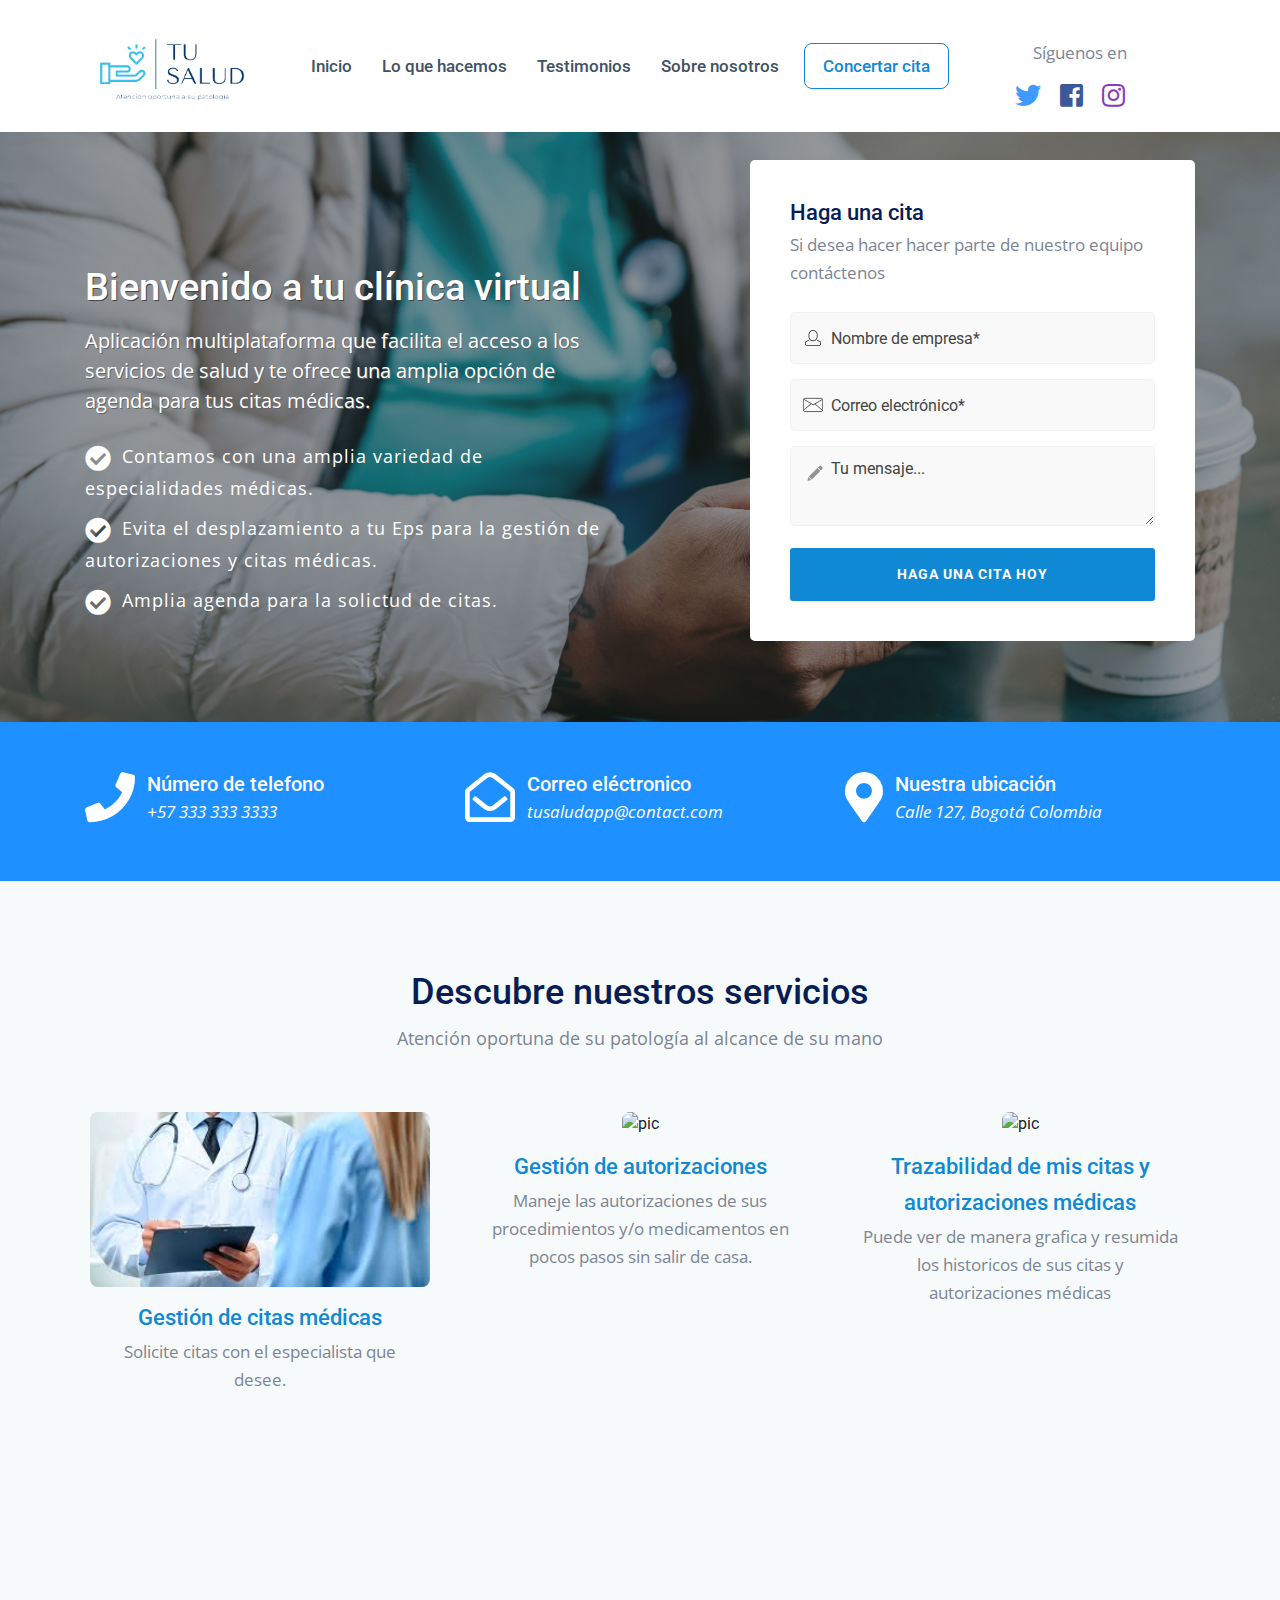
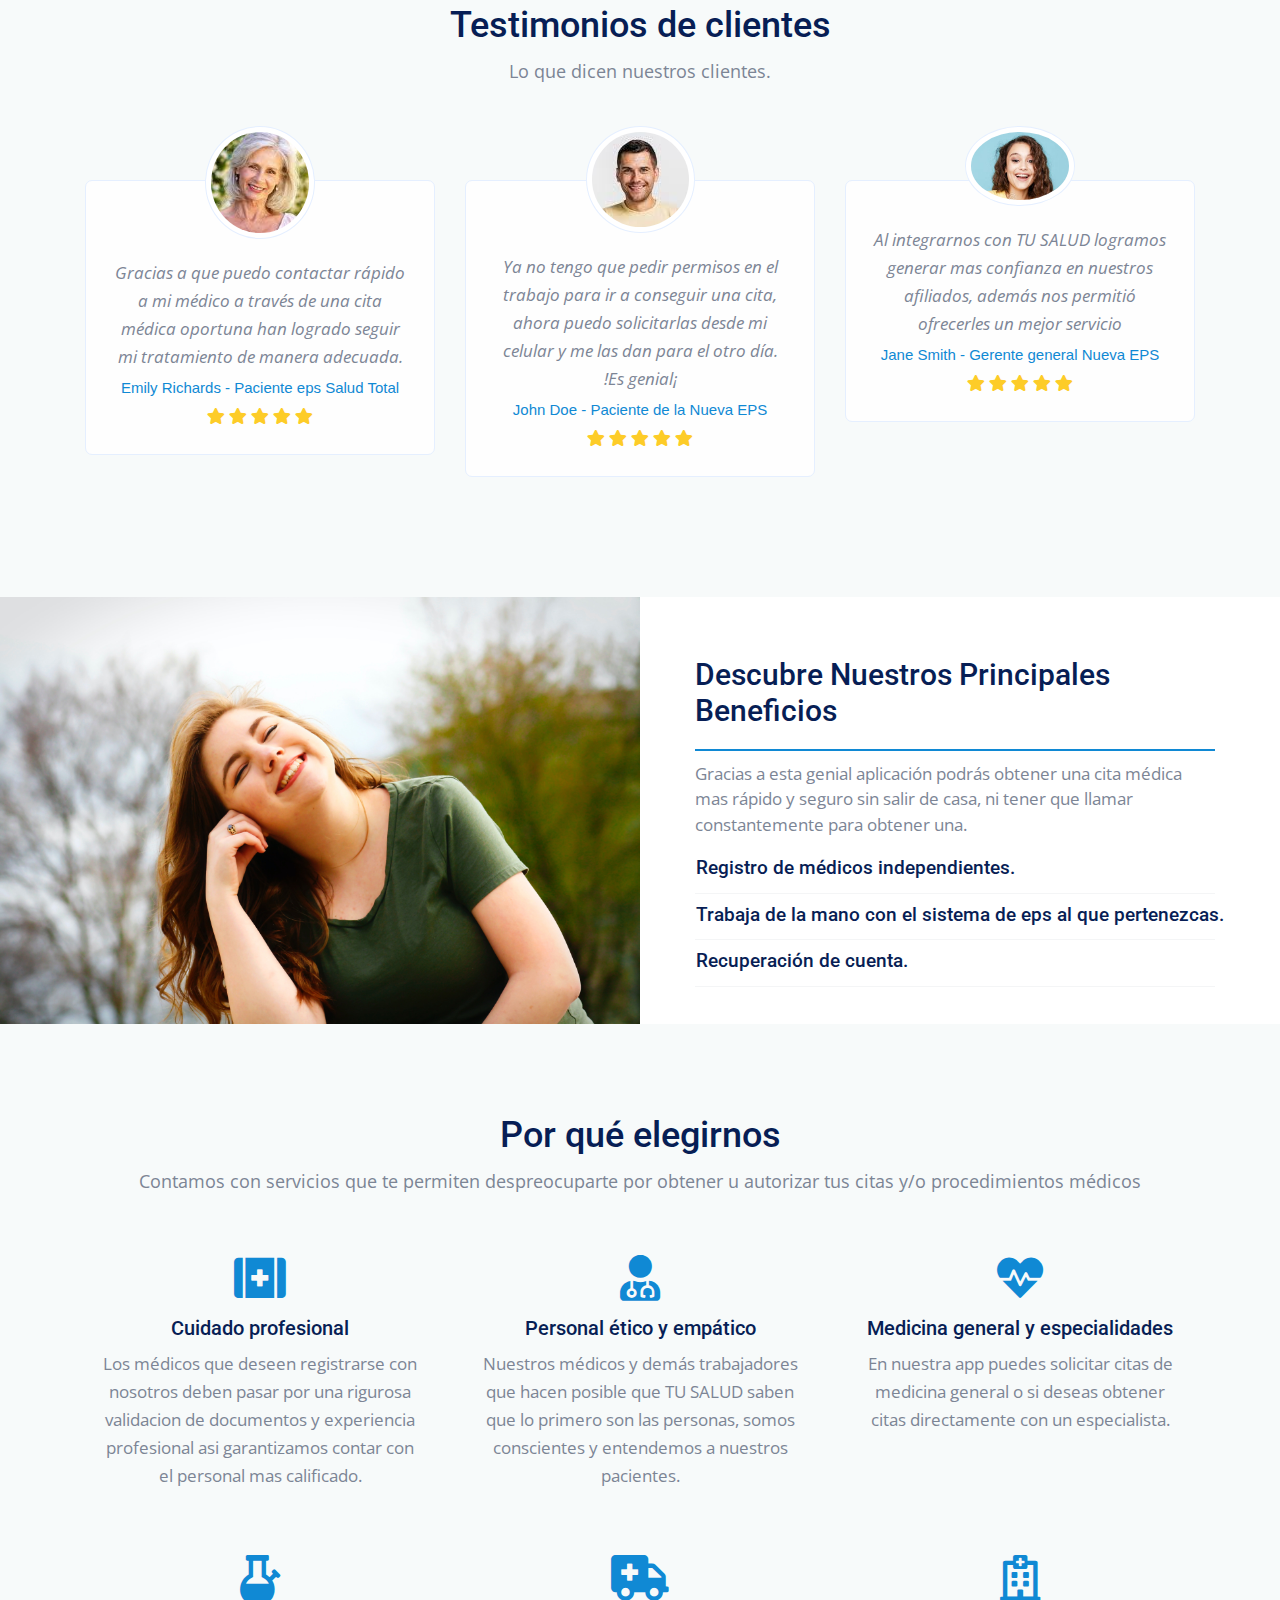
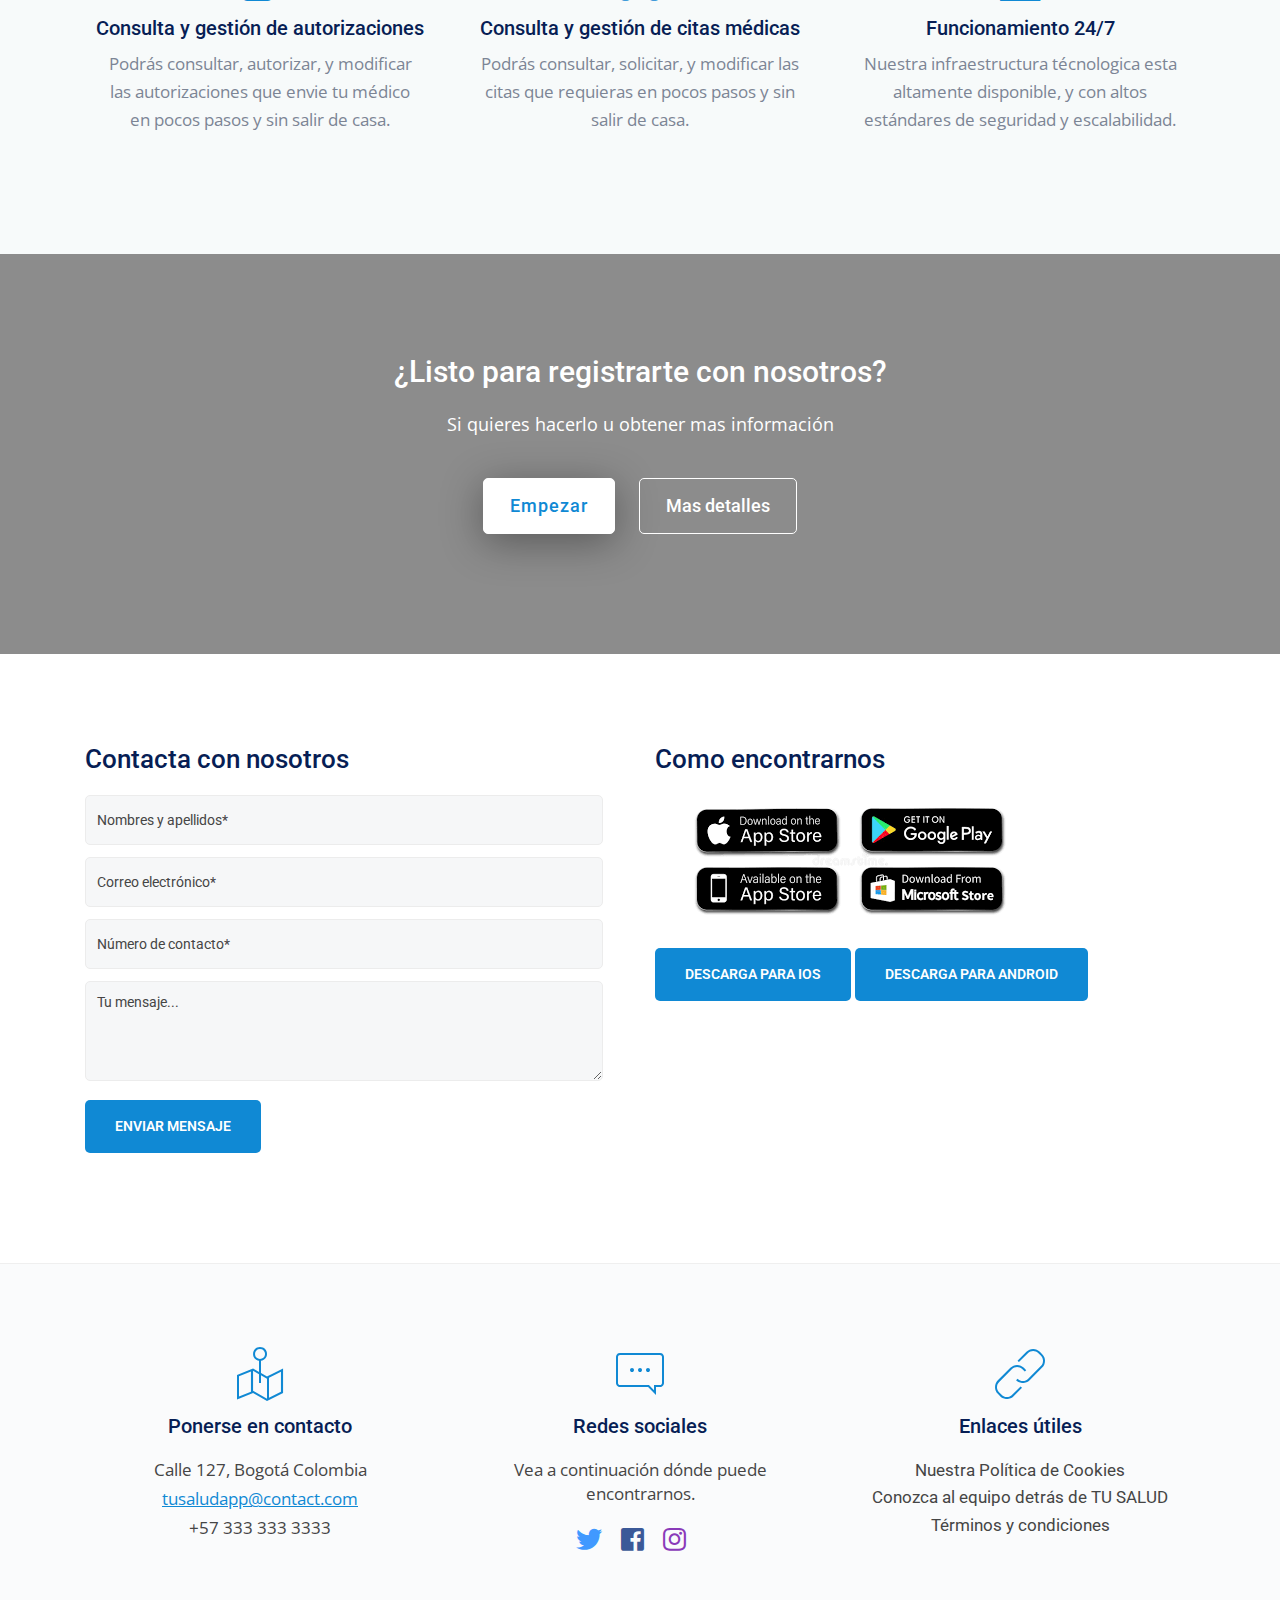
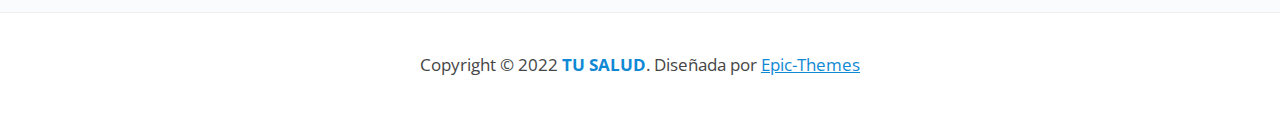
==== commit b2de406c: "adicion de nuevas imagenes y cambio en texto de la pagina" ====
--- a/index.html
+++ b/index.html
@@ -1,5 +1,5 @@
 <!DOCTYPE html>
-<html lang="zxx">
+<html lang="es">
 
 <head>
     <meta charset="utf-8">
@@ -8,7 +8,7 @@
     <meta name="description" content="">
 
     <title>TU SALUD</title>
-    
+
     <!-- Loading Bootstrap -->
     <link href="css/bootstrap.min.css" rel="stylesheet">
 
@@ -27,7 +27,7 @@
 
     <!-- Font Favicon -->
     <link rel="shortcut icon" href="images/favicon.ico">
-    
+
 </head>
 
 <body>
@@ -37,7 +37,7 @@
 
         <!--begin navbar-fixed-top -->
         <nav class="navbar navbar-default navbar-fixed-top">
-            
+
             <!--begin container -->
             <div class="container">
 
@@ -51,14 +51,16 @@
                     <!--end logo -->
 
                     <!--begin navbar-toggler -->
-                    <button class="navbar-toggler collapsed" type="button" data-toggle="collapse" data-target="#navbarCollapse" aria-controls="navbarCollapse" aria-expanded="false" aria-label="Toggle navigation">
+                    <button class="navbar-toggler collapsed" type="button" data-toggle="collapse"
+                        data-target="#navbarCollapse" aria-controls="navbarCollapse" aria-expanded="false"
+                        aria-label="Toggle navigation">
                         <span class="navbar-toggler-icon"><i class="fas fa-bars"></i></span>
                     </button>
                     <!--end navbar-toggler -->
 
                     <!--begin navbar-collapse -->
-                    <div class="navbar-collapse collapse" id="navbarCollapse" style="">
-                        
+                    <div class="navbar-collapse collapse" id="navbarCollapse">
+
                         <!--begin navbar-nav -->
                         <ul class="navbar-nav ml-auto">
 
@@ -79,18 +81,18 @@
                             <!--begin footer_social -->
                             <ul class="footer_social">
                                 <p>Síguenos en </p>
-        
+
                                 <li><a href="#"><i class="fab fa-twitter"></i></a></li>
-        
+
                                 <li><a href="#"><i class="fab fa-facebook-square"></i></a></li>
-        
+
                                 <li><a href="#"><i class="fab fa-instagram"></i></a></li>
-        
+
                                 <li><a href="#"><i class="fab fa-dribble"></i></a></li>
-        
+
                             </ul>
                             <!--end footer_social -->
-                            
+
                         </div>
                     </div>
                     <!--end navbar-collapse -->
@@ -99,11 +101,11 @@
                 <!--end navbar -->
 
             </div>
-    		<!--end container -->
-            
+            <!--end container -->
+
         </nav>
-    	<!--end navbar-fixed-top -->
-        
+        <!--end navbar-fixed-top -->
+
     </header>
     <!--end header -->
 
@@ -117,20 +119,22 @@
 
             <!--begin row -->
             <div class="row">
-              
+
                 <!--begin col-md-5-->
                 <div class="col-md-6">
 
                     <h1 class="padding-top-150">Bienvenido a tu clínica virtual</h1>
 
-                    <p class="hero-text">Aplicación móvil multiplataforma en la cual buscamos facilitarte los trámites médicos y ofrecerte una agenda de tus citas más amplia de la que te puede ofrecer tu eps.</p>
+                    <p class="hero-text">Aplicación multiplataforma que facilita el acceso a los servicios de salud y te ofrece una amplia opción de agenda para tus citas médicas.</p>
 
                     <!--begin home-benefits -->
                     <ul class="home-benefits">
 
-                        <li><i class="fas fa-check-circle"></i>Contamos con una amplia variedad de especialidades médicas.</li>
-
-                        <li><i class="fas fa-check-circle"></i>Evita el desplazamiento a tu Eps para la gestión de autorizaciones y citas médicas.</li>
+                        <li><i class="fas fa-check-circle"></i>Contamos con una amplia variedad de especialidades
+                            médicas.</li>
+
+                        <li><i class="fas fa-check-circle"></i>Evita el desplazamiento a tu Eps para la gestión de
+                            autorizaciones y citas médicas.</li>
 
                         <li><i class="fas fa-check-circle"></i>Amplia agenda para la solictud de citas.</li>
 
@@ -144,12 +148,13 @@
                 <!--begin col-md-2-->
                 <div class="col-md-1"></div>
                 <!--end col-md-2-->
-           
+
                 <!--begin col-md-5-->
                 <div class="col-md-5 margin-top-20">
 
                     <!--begin register-form-wrapper-->
-                    <div class="register-form-wrapper wow bounceIn" data-wow-delay="0.5s" style="visibility: visible; animation-delay: 0.5s; animation-name: bounceIn;">
+                    <div class="register-form-wrapper wow bounceIn" data-wow-delay="0.5s"
+                        style="visibility: visible; animation-delay: 0.5s; animation-name: bounceIn;">
 
                         <h3>Haga una cita</h3>
 
@@ -157,25 +162,29 @@
 
                         <!--begin form-->
                         <div>
-                             
+
                             <!--begin success message -->
-                            <p class="register_success_box" style="display:none;">Recibimos su mensaje y pronto tendrá noticias nuestras. ¡Gracias!</p>
+                            <p class="register_success_box" style="display:none;">Recibimos su mensaje y pronto tendrá
+                                noticias nuestras. ¡Gracias!</p>
                             <!--end success message -->
-                            
+
                             <!--begin register form -->
                             <form id="register-form" class="register-form register" method="post">
-                                
-                                <input class="register-input name-input white-input" required="" name="register_names" placeholder="Nombre de empresa*" type="text">
-                            
-                                <input class="register-input name-email white-input" required="" name="register_email" placeholder="Correo electrónico*" type="email">
-
-                                <textarea class="register-input white-input" rows="2" cols="20" name="register_message" placeholder="Tu mensaje..."></textarea>
+
+                                <input class="register-input name-input white-input" required="" name="register_names"
+                                    placeholder="Nombre de empresa*" type="text">
+
+                                <input class="register-input name-email white-input" required="" name="register_email"
+                                    placeholder="Correo electrónico*" type="email">
+
+                                <textarea class="register-input white-input" rows="2" cols="20" name="register_message"
+                                    placeholder="Tu mensaje..."></textarea>
 
                                 <input value="Haga una cita hoy" class="register-submit" type="submit">
-                                    
+
                             </form>
                             <!--end register form -->
-                            
+
                         </div>
                         <!--end form-->
 
@@ -211,7 +220,7 @@
                     <h5 class="white-text">Número de telefono</h5>
 
                     <p class="white-text">+57 333 333 3333</p>
-                    
+
                 </div>
                 <!--end col-md-4 -->
 
@@ -223,7 +232,7 @@
                     <h5 class="white-text">Correo eléctronico</h5>
 
                     <p class="white-text">tusaludapp@contact.com</p>
-                    
+
                 </div>
                 <!--end col-md-4 -->
 
@@ -235,7 +244,7 @@
                     <h5 class="white-text">Nuestra ubicación</h5>
 
                     <p class="white-text">Calle 127, Bogotá Colombia</p>
-                    
+
                 </div>
                 <!--end col-md-4 -->
 
@@ -263,7 +272,7 @@
                     <h2 class="section-title">Descubre nuestros servicios</h2>
 
                     <p class="section-subtitle">Atención oportuna de su patología al alcance de su mano</p>
-                    
+
                 </div>
                 <!--end col-md-12 -->
 
@@ -292,7 +301,7 @@
                             <h3><a href="#">Gestión de citas médicas</a></h3>
 
                             <p>Solicite citas con el especialista que desee.</p>
-                            
+
                         </div>
 
                     </div>
@@ -303,28 +312,30 @@
 
                         <div class="main-services">
 
-                            <img src="images/gestionAutorizaciones.jfif" class="width-100" alt="pic">
+                            <img src="images/gestionAutorizaciones.jpg" class="width-100" alt="pic">
 
                             <h3><a href="#">Gestión de autorizaciones</a></h3>
 
-                            <p>Maneje las autorizaciones de sus procedimientos y/o medicamentos en pocos pasos sin salir de casa.</p>
-                            
+                            <p>Maneje las autorizaciones de sus procedimientos y/o medicamentos en pocos pasos sin salir
+                                de casa.</p>
+
                         </div>
 
                     </div>
                     <!--end col-md-4 -->
-               
+
                     <!--begin col-md-4 -->
                     <div class="col-md-4">
 
                         <div class="main-services">
 
-                            <img src="images/reportes.jfif" class="width-100" alt="pic">
+                            <img src="images/reporte.jpg" class="width-100" alt="pic">
 
                             <h3><a href="#">Trazabilidad de mis citas y autorizaciones médicas</a></h3>
 
-                            <p>Puede ver de manera grafica y resumida los historicos de sus citas y autorizaciones médicas</p>
-                            
+                            <p>Puede ver de manera grafica y resumida los historicos de sus citas y autorizaciones
+                                médicas</p>
+
                         </div>
 
                     </div>
@@ -332,7 +343,7 @@
 
                 </div>
                 <!--end row -->
-                
+
             </div>
             <!--end container -->
 
@@ -350,14 +361,14 @@
 
             <!--begin row -->
             <div class="row">
-        
+
                 <!--begin col-md-12 -->
                 <div class="col-md-12 text-center padding-bottom-40">
 
                     <h2 class="section-title">Testimonios de clientes</h2>
 
                     <p class="section-subtitle">Lo que dicen nuestros clientes.</p>
-                    
+
                 </div>
                 <!--end col-md-12 -->
 
@@ -368,8 +379,9 @@
                     <div class="testim-inner first">
 
                         <img src="images/mujermyorFeliz.png" alt="testimonials" class="testim-img">
-                        
-                        <p>Gracias a que puedo contactar rápido a mi médico a través de una cita médica oportuna han logrado seguir mi tratamiento de manera adecuada.</p>
+
+                        <p>Gracias a que puedo contactar rápido a mi médico a través de una cita médica oportuna han
+                            logrado seguir mi tratamiento de manera adecuada.</p>
 
                         <h6>Emily Richards<span class="job-text"> - Paciente eps Salud Total</span></h6>
 
@@ -394,10 +406,11 @@
                     <div class="testim-inner">
 
                         <img src="images/hombreFeliz.png" alt="testimonials" class="testim-img">
-                        
-                        <p>Ya no tengo que pedir permisos en el trabajo para ir a conseguir una cita, ahora puedo solicitarlas desde mi celular y me las dan para el otro día. !Es genial¡</p>
-
-                        <h6>John Doe<span class="job-text"> -  Paciente de la Nueva EPS</span></h6>
+
+                        <p>Ya no tengo que pedir permisos en el trabajo para ir a conseguir una cita, ahora puedo
+                            solicitarlas desde mi celular y me las dan para el otro día. !Es genial¡</p>
+
+                        <h6>John Doe<span class="job-text"> - Paciente de la Nueva EPS</span></h6>
 
                         <div class="testim-rating">
                             <i class="fa fa-star" aria-hidden="true"></i>
@@ -412,7 +425,7 @@
 
                 </div>
                 <!--end col-md-4 -->
-        
+
                 <!--begin col-md-4 -->
                 <div class="col-md-4">
 
@@ -420,8 +433,9 @@
                     <div class="testim-inner">
 
                         <img src="images/muerjFeliz.png" alt="testimonials" class="testim-img">
-                        
-                        <p>Al integrarnos con TU SALUD logramos generar mas confianza en nuestros afiliados, además nos permitió ofrecerles un mejor servicio</p>
+
+                        <p>Al integrarnos con TU SALUD logramos generar mas confianza en nuestros afiliados, además nos
+                            permitió ofrecerles un mejor servicio</p>
 
                         <h6>Jane Smith<span class="job-text"> - Gerente general Nueva EPS</span></h6>
 
@@ -441,7 +455,7 @@
 
             </div>
             <!--end row -->
-            
+
         </div>
         <!--end container -->
 
@@ -450,21 +464,21 @@
 
     <!--begin section-white -->
     <section class="section-white no-padding">
-        
+
         <!--begin container-->
         <div class="container-fluid px-0">
 
             <!--begin row-->
             <div class="row no-gutters">
-            
+
                 <!--begin col-md-6-->
                 <div class="col-md-6">
 
-                    <img src="images/happyWoman.jfif" class="width-100" alt="Happy Woman">
+                    <img src="images/mujerFeliz.jpg" class="width-100" alt="Happy Woman">
 
                 </div>
                 <!--end col-sm-6-->
-                
+
                 <!--begin col-md-6-->
                 <div class="col-md-6 margin-top-60">
 
@@ -478,9 +492,11 @@
 
                             <!--begin card -->
                             <div class="card">
-                                <div id="collapseOne" class="collapse show" aria-labelledby="headingOne" data-parent="#accordionFAQ">
+                                <div id="collapseOne" class="collapse show" aria-labelledby="headingOne"
+                                    data-parent="#accordionFAQ">
                                     <div class="card-body">
-                                    Gracias a esta genial aplicación podrás obtener una cita médica mas rápido y seguro sin salir de casa, ni tener que llamar constantemente para obtener una.
+                                        Gracias a esta genial aplicación podrás obtener una cita médica mas rápido y
+                                        seguro sin salir de casa, ni tener que llamar constantemente para obtener una.
                                     </div>
                                 </div>
 
@@ -492,15 +508,20 @@
 
                                 <div class="card-header" id="headingTwo">
                                     <h5 class="mb-0">
-                                    <button class="btn btn-link collapsed" type="button" data-toggle="collapse" data-target="#collapseTwo" aria-expanded="false" aria-controls="collapseTwo">
-                                      Registro de médicos independientes.
-                                    </button>
+                                        <button class="btn btn-link collapsed" type="button" data-toggle="collapse"
+                                            data-target="#collapseTwo" aria-expanded="false"
+                                            aria-controls="collapseTwo">
+                                            Registro de médicos independientes.
+                                        </button>
                                     </h5>
                                 </div>
 
-                                <div id="collapseTwo" class="collapse" aria-labelledby="headingTwo" data-parent="#accordionFAQ">
+                                <div id="collapseTwo" class="collapse" aria-labelledby="headingTwo"
+                                    data-parent="#accordionFAQ">
                                     <div class="card-body">
-                                    Si eres un profesional de la salud esta es tu oportunidad para trabajar con nosotros, podrás contribuir a las personas y serás parte esencial de la app permitiendo ampliar nuestra agenda y oferta de servicios.
+                                        Si eres un profesional de la salud esta es tu oportunidad para trabajar con
+                                        nosotros, podrás contribuir a las personas y serás parte esencial de la app
+                                        permitiendo ampliar nuestra agenda y oferta de servicios.
                                     </div>
                                 </div>
 
@@ -512,15 +533,20 @@
 
                                 <div class="card-header" id="headingThree">
                                     <h5 class="mb-0">
-                                    <button class="btn btn-link collapsed" type="button" data-toggle="collapse" data-target="#collapseThree" aria-expanded="false" aria-controls="collapseThree">
-                                      Trabaja de la mano con el sistema de eps al que pertenezcas.
-                                    </button>
+                                        <button class="btn btn-link collapsed" type="button" data-toggle="collapse"
+                                            data-target="#collapseThree" aria-expanded="false"
+                                            aria-controls="collapseThree">
+                                            Trabaja de la mano con el sistema de eps al que pertenezcas.
+                                        </button>
                                     </h5>
                                 </div>
 
-                                <div id="collapseThree" class="collapse" aria-labelledby="headingThree" data-parent="#accordionFAQ">
+                                <div id="collapseThree" class="collapse" aria-labelledby="headingThree"
+                                    data-parent="#accordionFAQ">
                                     <div class="card-body">
-                                    Si deseas registrarte como paciente debes contar con una eps ya que el sistema valida, y si cuentas con una, automáticamente se cargan los medicos e historial de citas y autorizaciones que lleves a cabo hasta ahora.
+                                        Si deseas registrarte como paciente debes contar con una eps ya que el sistema
+                                        valida, y si cuentas con una, automáticamente se cargan los medicos e historial
+                                        de citas y autorizaciones que lleves a cabo hasta ahora.
                                     </div>
                                 </div>
 
@@ -532,15 +558,19 @@
 
                                 <div class="card-header" id="headingFour">
                                     <h5 class="mb-0">
-                                    <button class="btn btn-link collapsed" type="button" data-toggle="collapse" data-target="#collapseFour" aria-expanded="false" aria-controls="collapseFour">
-                                      Recuperación de cuenta.
-                                    </button>
+                                        <button class="btn btn-link collapsed" type="button" data-toggle="collapse"
+                                            data-target="#collapseFour" aria-expanded="false"
+                                            aria-controls="collapseFour">
+                                            Recuperación de cuenta.
+                                        </button>
                                     </h5>
                                 </div>
-                                
-                                <div id="collapseFour" class="collapse" aria-labelledby="headingFour" data-parent="#accordionFAQ">
+
+                                <div id="collapseFour" class="collapse" aria-labelledby="headingFour"
+                                    data-parent="#accordionFAQ">
                                     <div class="card-body">
-                                    Si en dado caso olvidaste tus credenciales de acceso, no te preocupes tienes la opción de generar una nueva contraseña.
+                                        Si en dado caso olvidaste tus credenciales de acceso, no te preocupes tienes la
+                                        opción de generar una nueva contraseña.
                                     </div>
                                 </div>
 
@@ -555,13 +585,13 @@
 
                 </div>
                 <!--end col-sm-6-->
-            
+
             </div>
             <!--end row-->
-    
+
         </div>
         <!--end container-->
-    
+
     </section>
     <!--end section-white -->
 
@@ -579,8 +609,9 @@
 
                     <h2 class="section-title">Por qué elegirnos</h2>
 
-                    <p class="section-subtitle">Contamos con servicios que te permiten despreocuparte por obtener u autorizar tus citas y/o procedimientos médicos</p>
-                    
+                    <p class="section-subtitle">Contamos con servicios que te permiten despreocuparte por obtener u
+                        autorizar tus citas y/o procedimientos médicos</p>
+
                 </div>
                 <!--end col-md-12 -->
 
@@ -608,8 +639,10 @@
 
                             <h4>Cuidado profesional</h4>
 
-                            <p>Los médicos que deseen registrarse con nosotros deben pasar por una rigurosa validacion de documentos y experiencia profesional asi garantizamos contar con el personal mas calificado.</p>
-                            
+                            <p>Los médicos que deseen registrarse con nosotros deben pasar por una rigurosa validacion
+                                de documentos y experiencia profesional asi garantizamos contar con el personal mas
+                                calificado.</p>
+
                         </div>
 
                     </div>
@@ -624,8 +657,9 @@
 
                             <h4>Personal ético y empático</h4>
 
-                            <p>Nuestros médicos y demás trabajadores que hacen posible que TU SALUD saben que lo primero son las personas, somos conscientes y entendemos a nuestros pacientes.</p>
-                            
+                            <p>Nuestros médicos y demás trabajadores que hacen posible que TU SALUD saben que lo primero
+                                son las personas, somos conscientes y entendemos a nuestros pacientes.</p>
+
                         </div>
 
                     </div>
@@ -640,13 +674,14 @@
 
                             <h4>Medicina general y especialidades</h4>
 
-                            <p>En nuestra app puedes solicitar citas de medicina general o si deseas obtener citas directamente con un especialista.</p>
-                            
+                            <p>En nuestra app puedes solicitar citas de medicina general o si deseas obtener citas
+                                directamente con un especialista.</p>
+
                         </div>
 
                     </div>
                     <!--end col-md-4 -->
-               
+
                     <!--begin col-md-4 -->
                     <div class="col-md-4">
 
@@ -656,8 +691,9 @@
 
                             <h4>Consulta y gestión de autorizaciones</h4>
 
-                            <p>Podrás consultar, autorizar, y modificar las autorizaciones que envie tu médico en pocos pasos y sin salir de casa.</p>
-                            
+                            <p>Podrás consultar, autorizar, y modificar las autorizaciones que envie tu médico en pocos
+                                pasos y sin salir de casa.</p>
+
                         </div>
 
                     </div>
@@ -672,8 +708,9 @@
 
                             <h4>Consulta y gestión de citas médicas</h4>
 
-                            <p>Podrás consultar, solicitar, y modificar las citas que requieras en pocos pasos y sin salir de casa.</p>
-                            
+                            <p>Podrás consultar, solicitar, y modificar las citas que requieras en pocos pasos y sin
+                                salir de casa.</p>
+
                         </div>
 
                     </div>
@@ -688,16 +725,17 @@
 
                             <h4>Funcionamiento 24/7</h4>
 
-                            <p>Nuestra infraestructura técnologica esta altamente disponible, y con altos estándares de seguridad y escalabilidad.</p>
-                            
+                            <p>Nuestra infraestructura técnologica esta altamente disponible, y con altos estándares de
+                                seguridad y escalabilidad.</p>
+
                         </div>
 
                     </div>
                     <!--end col-md-4 -->
-               
+
                 </div>
                 <!--end row -->
-                
+
             </div>
             <!--end container -->
 
@@ -709,7 +747,7 @@
 
     <!--begin section-bg-2 -->
     <section class="section-bg-2">
-        
+
         <div class="section-bg-overlay"></div>
 
         <!--begin container-->
@@ -734,10 +772,10 @@
 
             </div>
             <!--end row -->
-    
+
         </div>
         <!--end container-->
-    
+
     </section>
     <!--end section-bg-2 -->
 
@@ -756,19 +794,24 @@
                     <h4>Contacta con nosotros</h4>
 
                     <!--begin success message -->
-                    <p class="contact_success_box" style="display:none;">Recibimos su mensaje y pronto tendrá noticias nuestras. ¡Gracias!</p>
+                    <p class="contact_success_box" style="display:none;">Recibimos su mensaje y pronto tendrá noticias
+                        nuestras. ¡Gracias!</p>
                     <!--end success message -->
 
                     <!--begin contact form -->
                     <form id="contact-form" class="contact" method="post">
 
-                        <input class="contact-input white-input" required="" name="contact_names" placeholder="Nombres y apellidos*" type="text">
-
-                        <input class="contact-input white-input" required="" name="contact_email" placeholder="Correo electrónico*" type="email">
-
-                        <input class="contact-input white-input" required="" name="contact_phone" placeholder="Número de contacto*" type="text">
-
-                        <textarea class="contact-commnent white-input" rows="2" cols="20" name="contact_message" placeholder="Tu mensaje..."></textarea>
+                        <input class="contact-input white-input" required="" name="contact_names"
+                            placeholder="Nombres y apellidos*" type="text">
+
+                        <input class="contact-input white-input" required="" name="contact_email"
+                            placeholder="Correo electrónico*" type="email">
+
+                        <input class="contact-input white-input" required="" name="contact_phone"
+                            placeholder="Número de contacto*" type="text">
+
+                        <textarea class="contact-commnent white-input" rows="2" cols="20" name="contact_message"
+                            placeholder="Tu mensaje..."></textarea>
 
                         <input value="Enviar mensaje" id="submit-button" class="contact-submit" type="submit">
 
@@ -784,55 +827,54 @@
                     <h4>Como encontrarnos</h4>
                     <img src="images/descarga.png" alt="opciones-descarga">
                     <br><br>
-                    <input value="Descarga para IOS" id="submit-button" class="contact-submit" type="submit">
-                    <input value="Descarga para ANDROID" id="submit-button" class="contact-submit" type="submit">
-
+                    <form action="https://marvelapp.com/prototype/71bc8a0">
+                        <input value="Descarga para IOS" id="submit-button" class="contact-submit" type="submit">
+                        <input value="Descarga para ANDROID" id="submit-button" class="contact-submit" type="submit">
+                    </form>
                 </div>
                 <!--end col-md-6 -->
-
             </div>
             <!--end row-->
-
-      </div>
-      <!--end container-->
+        </div>
+        <!--end container-->
 
     </section>
     <!--end contact-->
 
     <!--begin footer -->
     <div class="footer">
-            
+
         <!--begin container -->
         <div class="container footer-top">
-        
+
             <!--begin row -->
             <div class="row">
-            
+
                 <!--begin col-md-4 -->
                 <div class="col-md-4 text-center">
-                   
+
                     <i class="pe-7s-map-2"></i>
 
                     <h5>Ponerse en contacto</h5>
 
                     <p>Calle 127, Bogotá Colombia</p>
-                    
+
                     <p><a href="mailto:contact@youremail.com">tusaludapp@contact.com</a></p>
-                    
+
                     <p>+57 333 333 3333</p>
-                    
+
                 </div>
                 <!--end col-md-4 -->
-                
+
                 <!--begin col-md-4 -->
                 <div class="col-md-4 text-center">
-                   
+
                     <i class="pe-7s-comment"></i>
 
                     <h5>Redes sociales</h5>
 
                     <p>Vea a continuación dónde puede encontrarnos.</p>
-                                         
+
                     <!--begin footer_social -->
                     <ul class="footer_social">
 
@@ -846,13 +888,13 @@
 
                     </ul>
                     <!--end footer_social -->
-                    
+
                 </div>
                 <!--end col-md-4 -->
-                
+
                 <!--begin col-md-4 -->
                 <div class="col-md-4 text-center">
-                   
+
                     <i class="pe-7s-link"></i>
 
                     <h5>Enlaces útiles</h5>
@@ -862,49 +904,52 @@
                     <a href="#" class="footer-links">Conozca al equipo detrás de TU SALUD</a>
 
                     <a href="#" class="footer-links">Términos y condiciones</a>
-                    
+
                 </div>
                 <!--end col-md-4 -->
-                
+
             </div>
             <!--end row -->
 
         </div>
         <!--end container -->
-                
+
         <!--begin container -->
         <div class="container-fluid footer-bottom px-0">
-        
+
             <!--begin row -->
             <div class="row no-gutters mx-0">
-            
-            
+
+
                 <!--begin col-md-12 -->
                 <div class="col-md-12 text-center">
-                   
-                    <p>Copyright © 2022 <span class="template-name">TU SALUD</span>. Diseñada por <a href="https://themeforest.net/user/epic-themes/portfolio?ref=Epic-Themes" target="_blank">Epic-Themes</a></p>
-                    
+
+                    <p>Copyright © 2022 <span class="template-name">TU SALUD</span>. Diseñada por <a
+                            href="https://themeforest.net/user/epic-themes/portfolio?ref=Epic-Themes"
+                            target="_blank">Epic-Themes</a></p>
+
                 </div>
                 <!--end col-md-6 -->
-                
+
             </div>
             <!--end row -->
-            
+
         </div>
         <!--end container -->
-                
+
     </div>
     <!--end footer -->
 
-<!-- Load JS here for greater good =============================-->
-<script src="js/jquery-3.3.1.min.js"></script>
-<script src="js/bootstrap.min.js"></script>
-<script src="js/jquery.scrollTo-min.js"></script>
-<script src="js/jquery.magnific-popup.min.js"></script>
-<script src="js/jquery.nav.js"></script>
-<script src="js/wow.js"></script>
-<script src="js/plugins.js"></script>
-<script src="js/custom.js"></script>
+    <!-- Load JS here for greater good =============================-->
+    <script src="js/jquery-3.3.1.min.js"></script>
+    <script src="js/bootstrap.min.js"></script>
+    <script src="js/jquery.scrollTo-min.js"></script>
+    <script src="js/jquery.magnific-popup.min.js"></script>
+    <script src="js/jquery.nav.js"></script>
+    <script src="js/wow.js"></script>
+    <script src="js/plugins.js"></script>
+    <script src="js/custom.js"></script>
 
 </body>
+
 </html>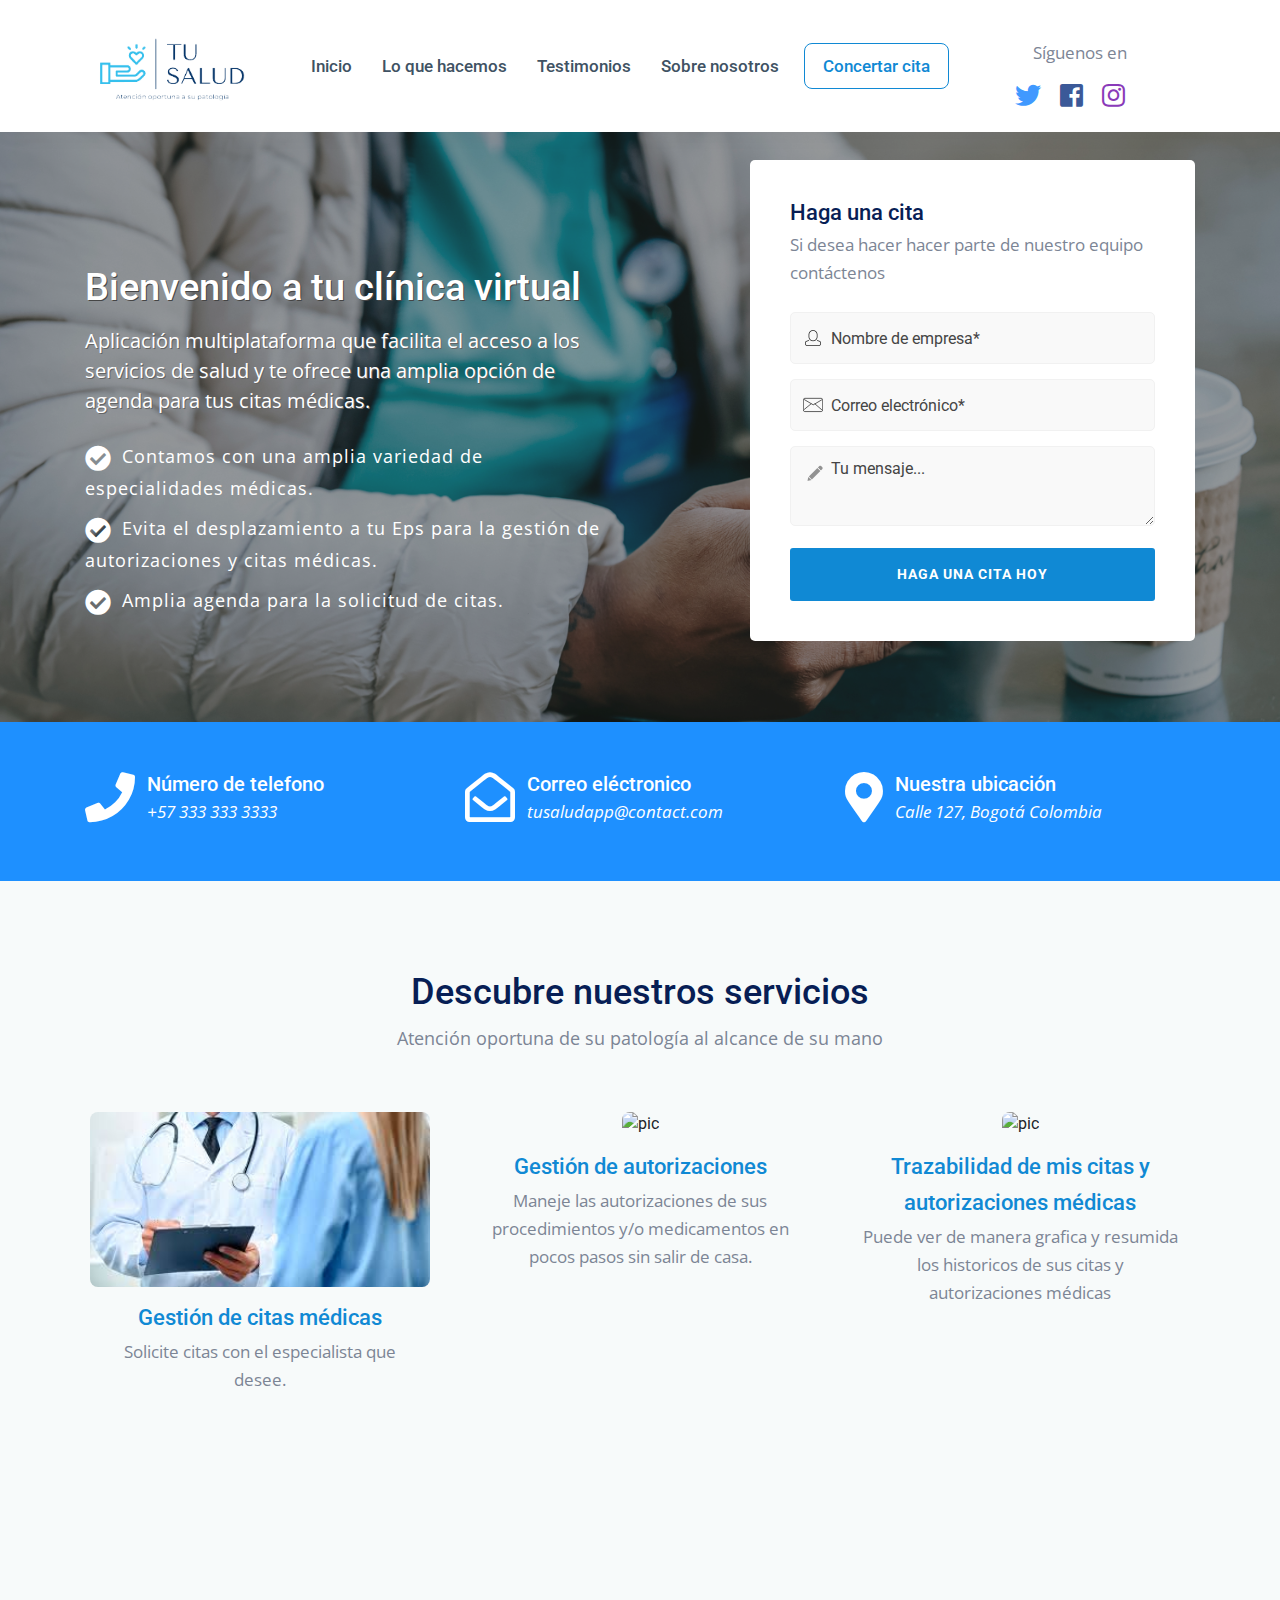
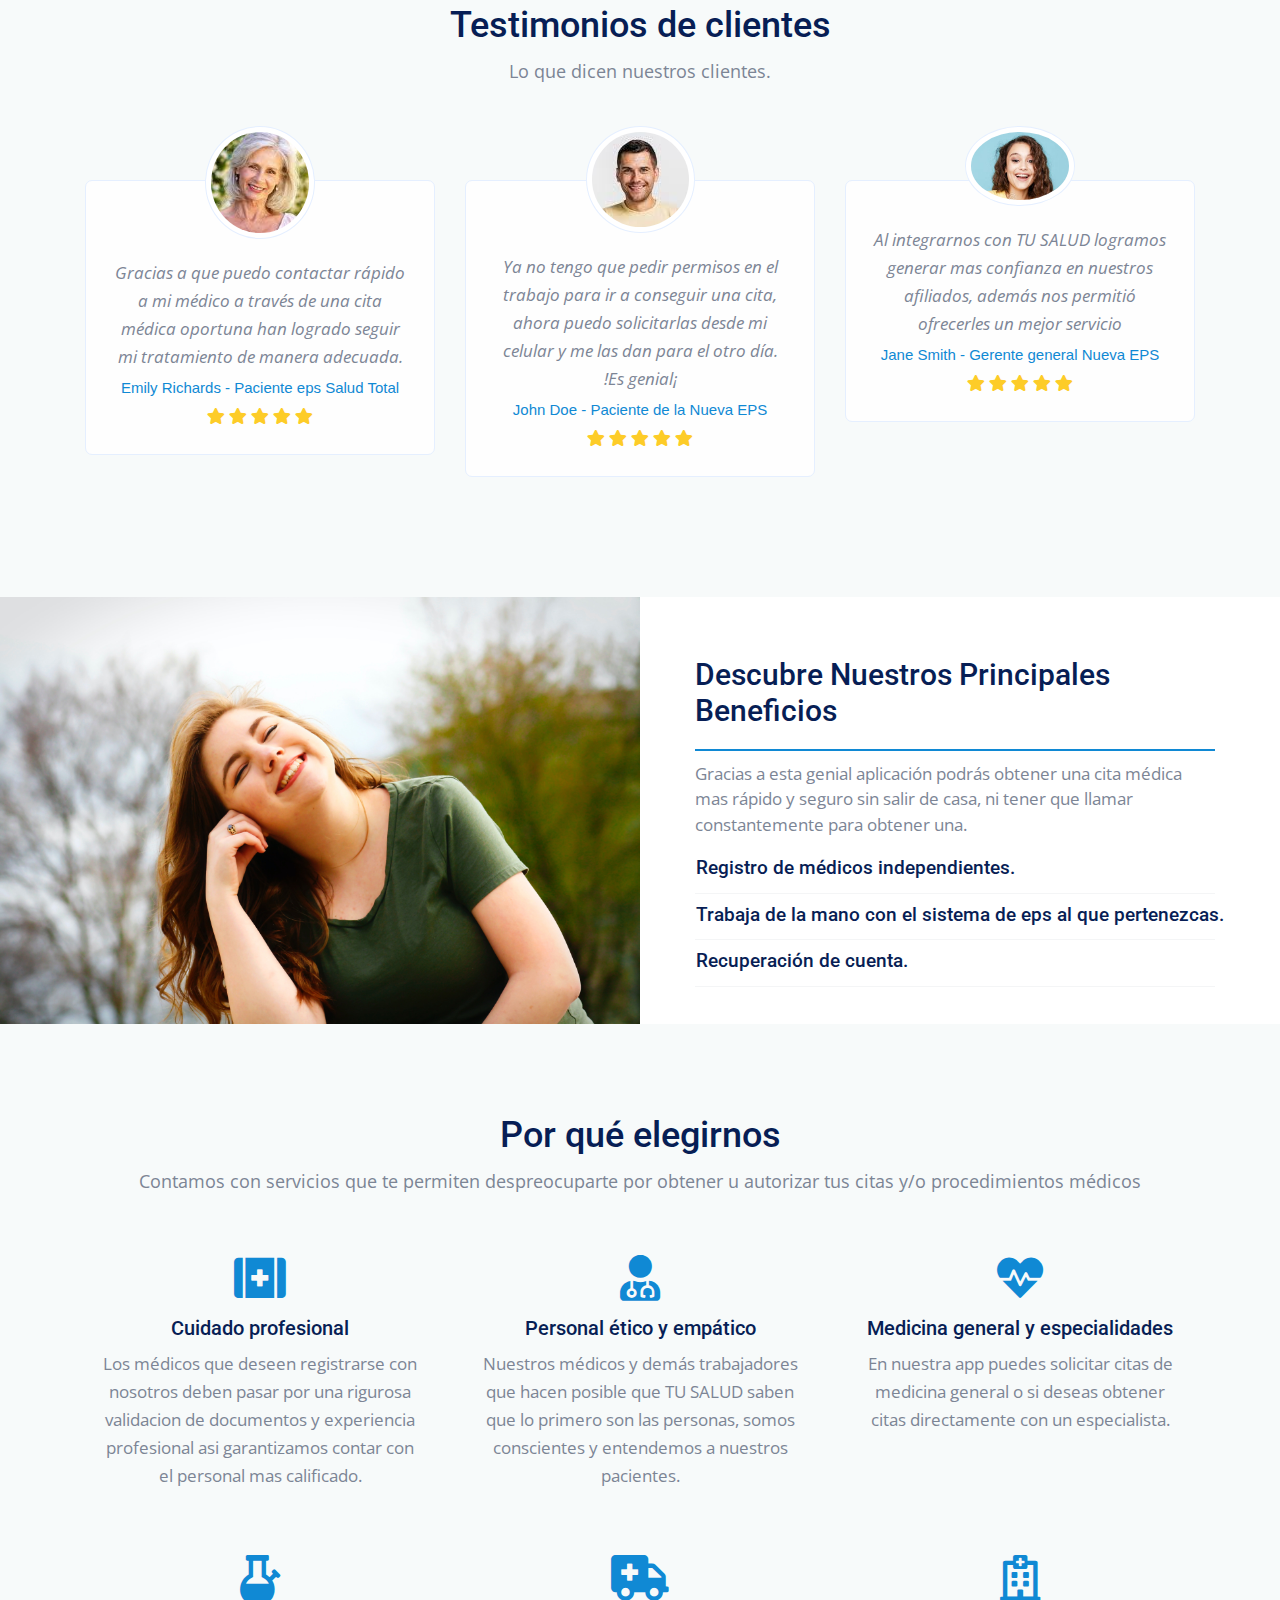
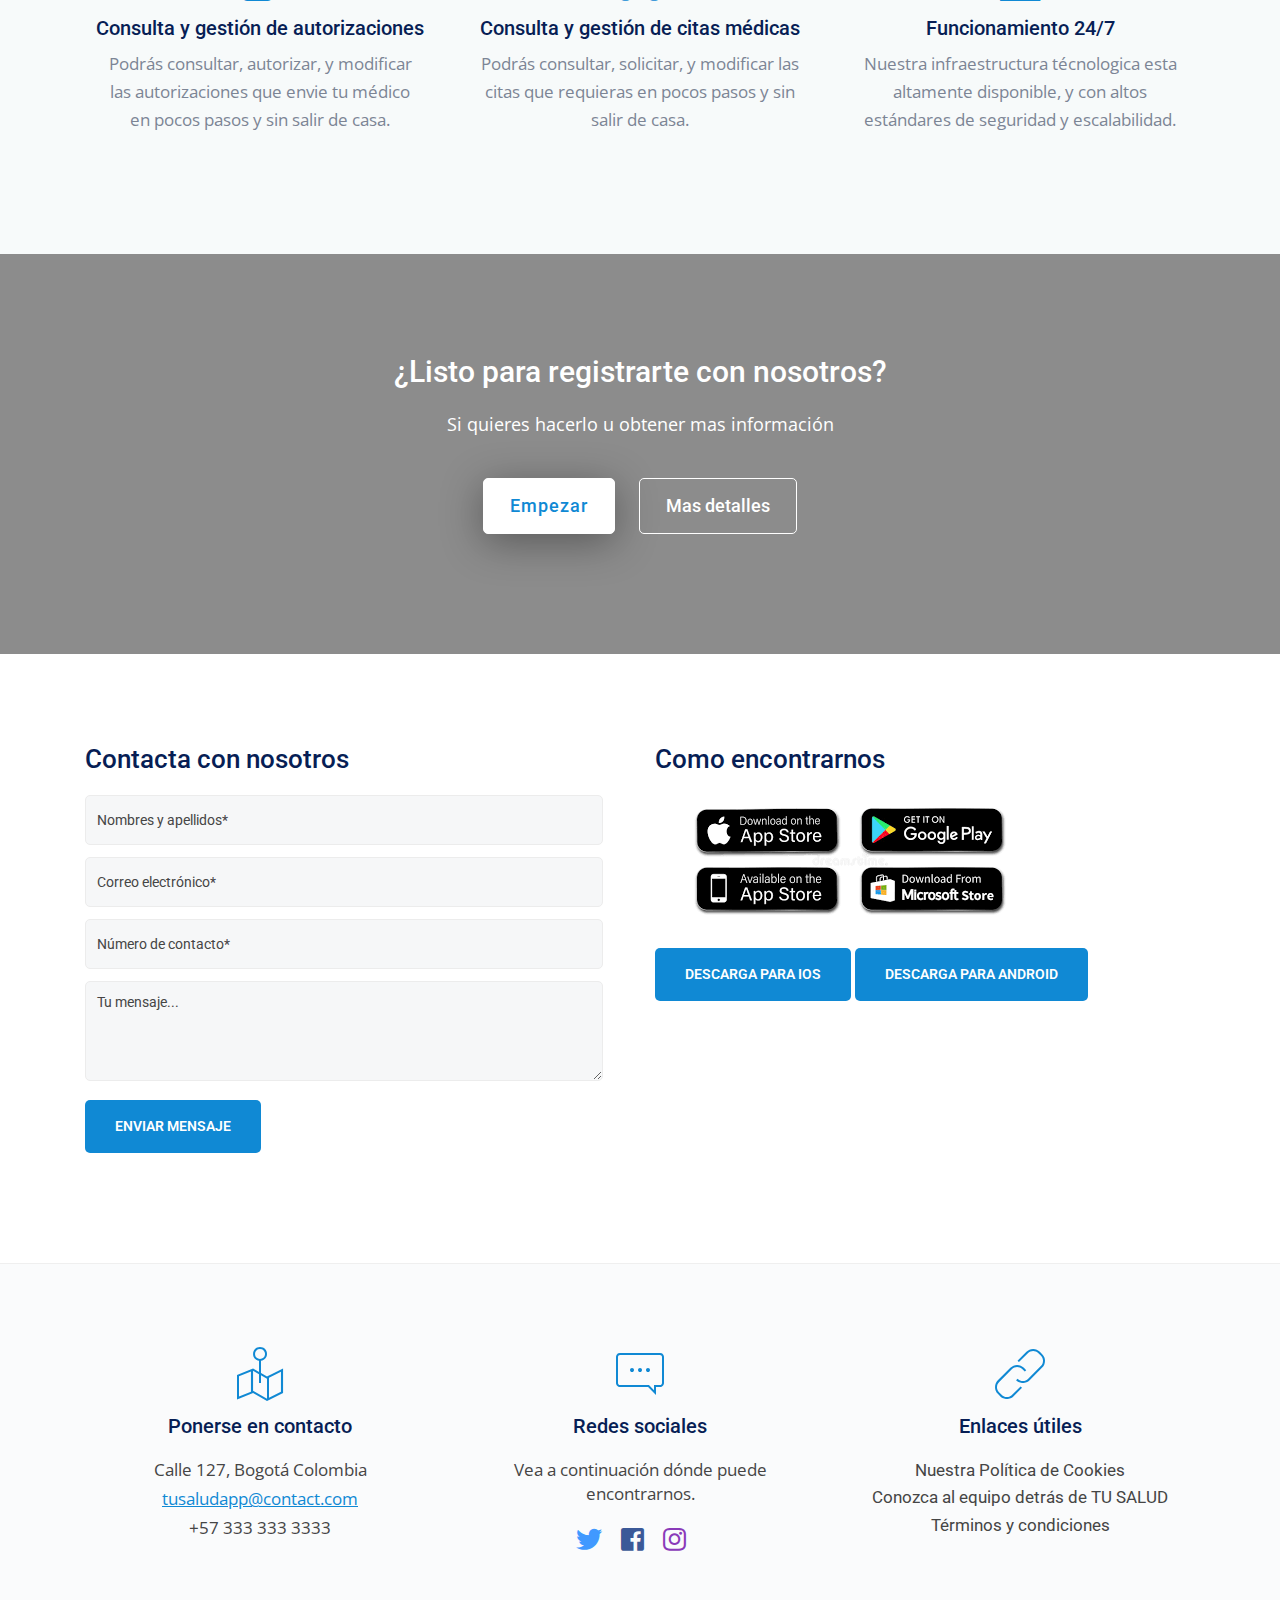
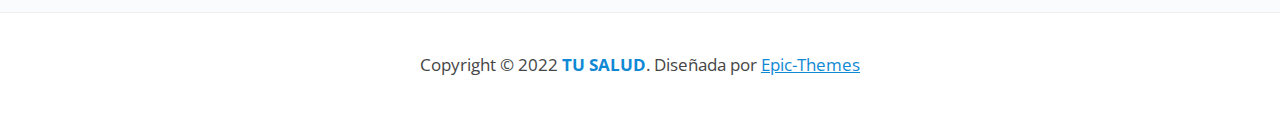
==== commit 45b407a7: "corrección errores ortográficos" ====
--- a/index.html
+++ b/index.html
@@ -136,7 +136,7 @@
                         <li><i class="fas fa-check-circle"></i>Evita el desplazamiento a tu Eps para la gestión de
                             autorizaciones y citas médicas.</li>
 
-                        <li><i class="fas fa-check-circle"></i>Amplia agenda para la solictud de citas.</li>
+                        <li><i class="fas fa-check-circle"></i>Amplia agenda para la solicitud de citas.</li>
 
 
                     </ul>
